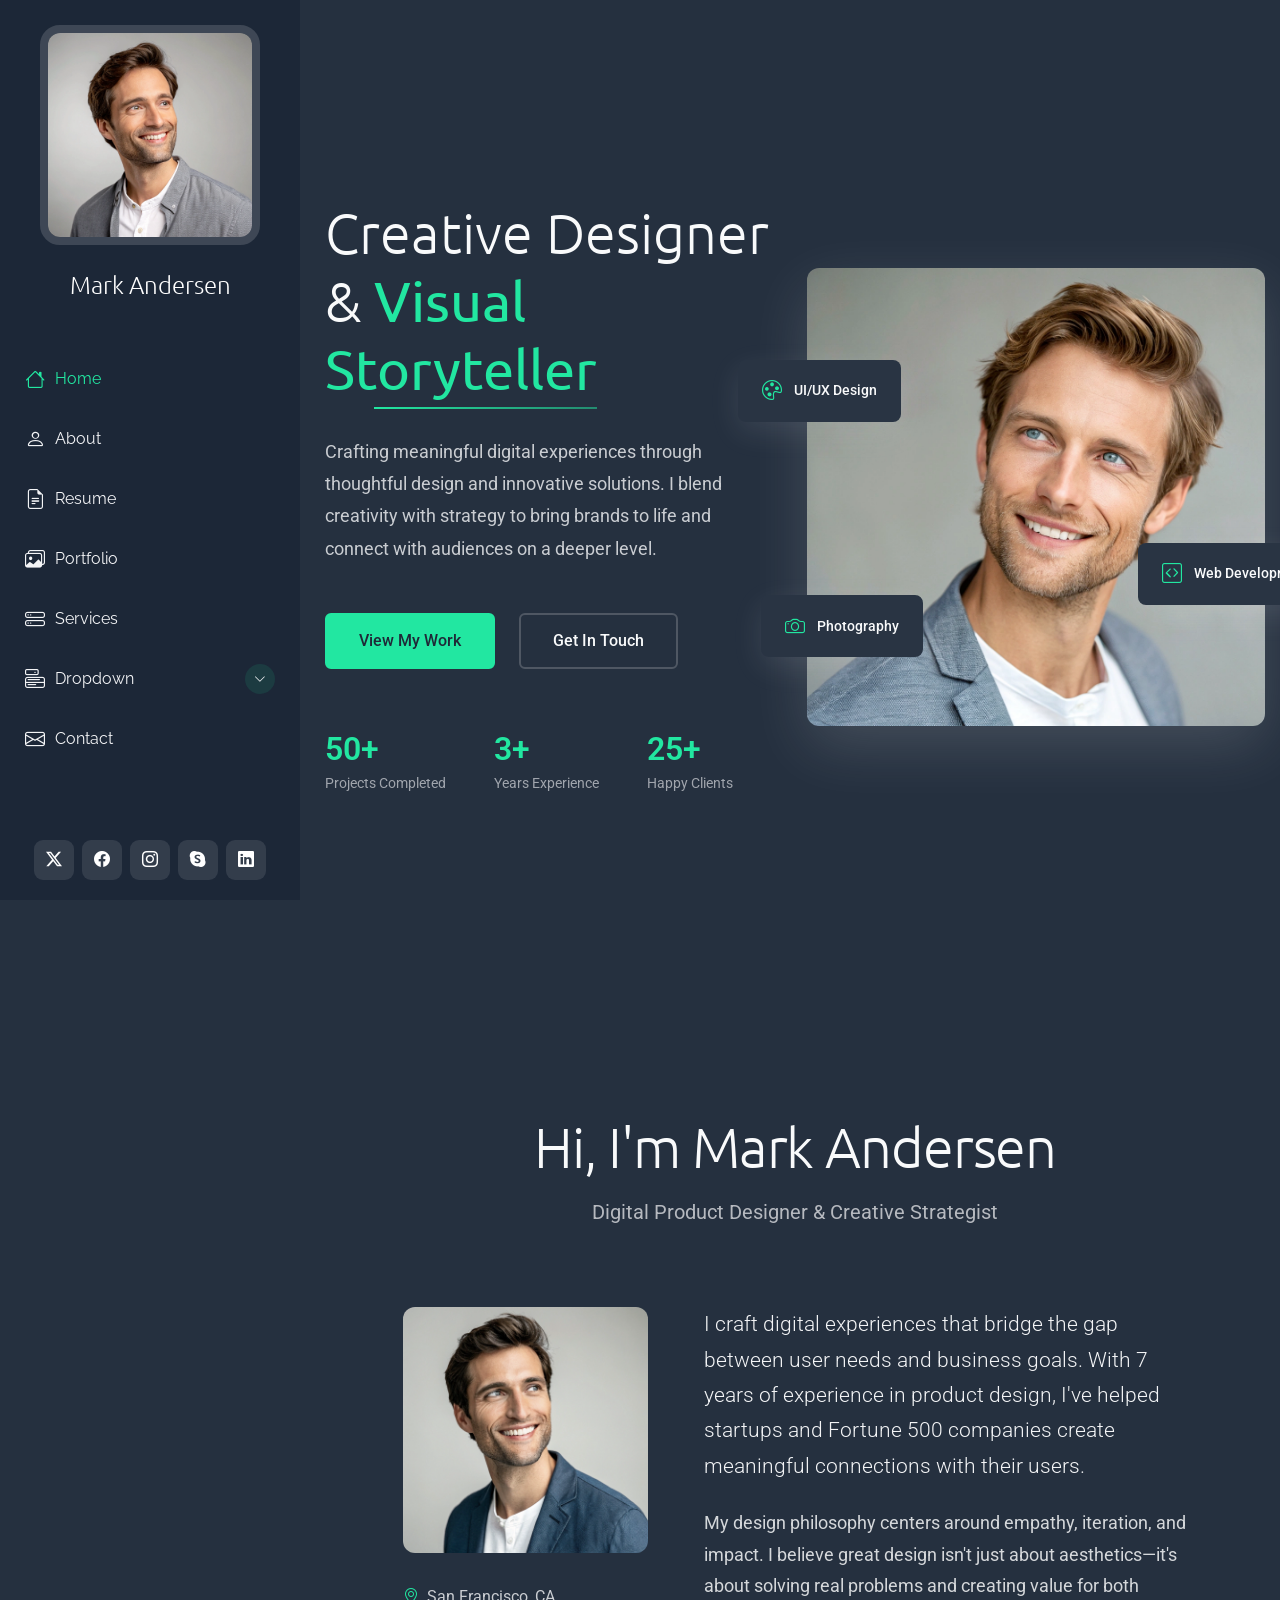
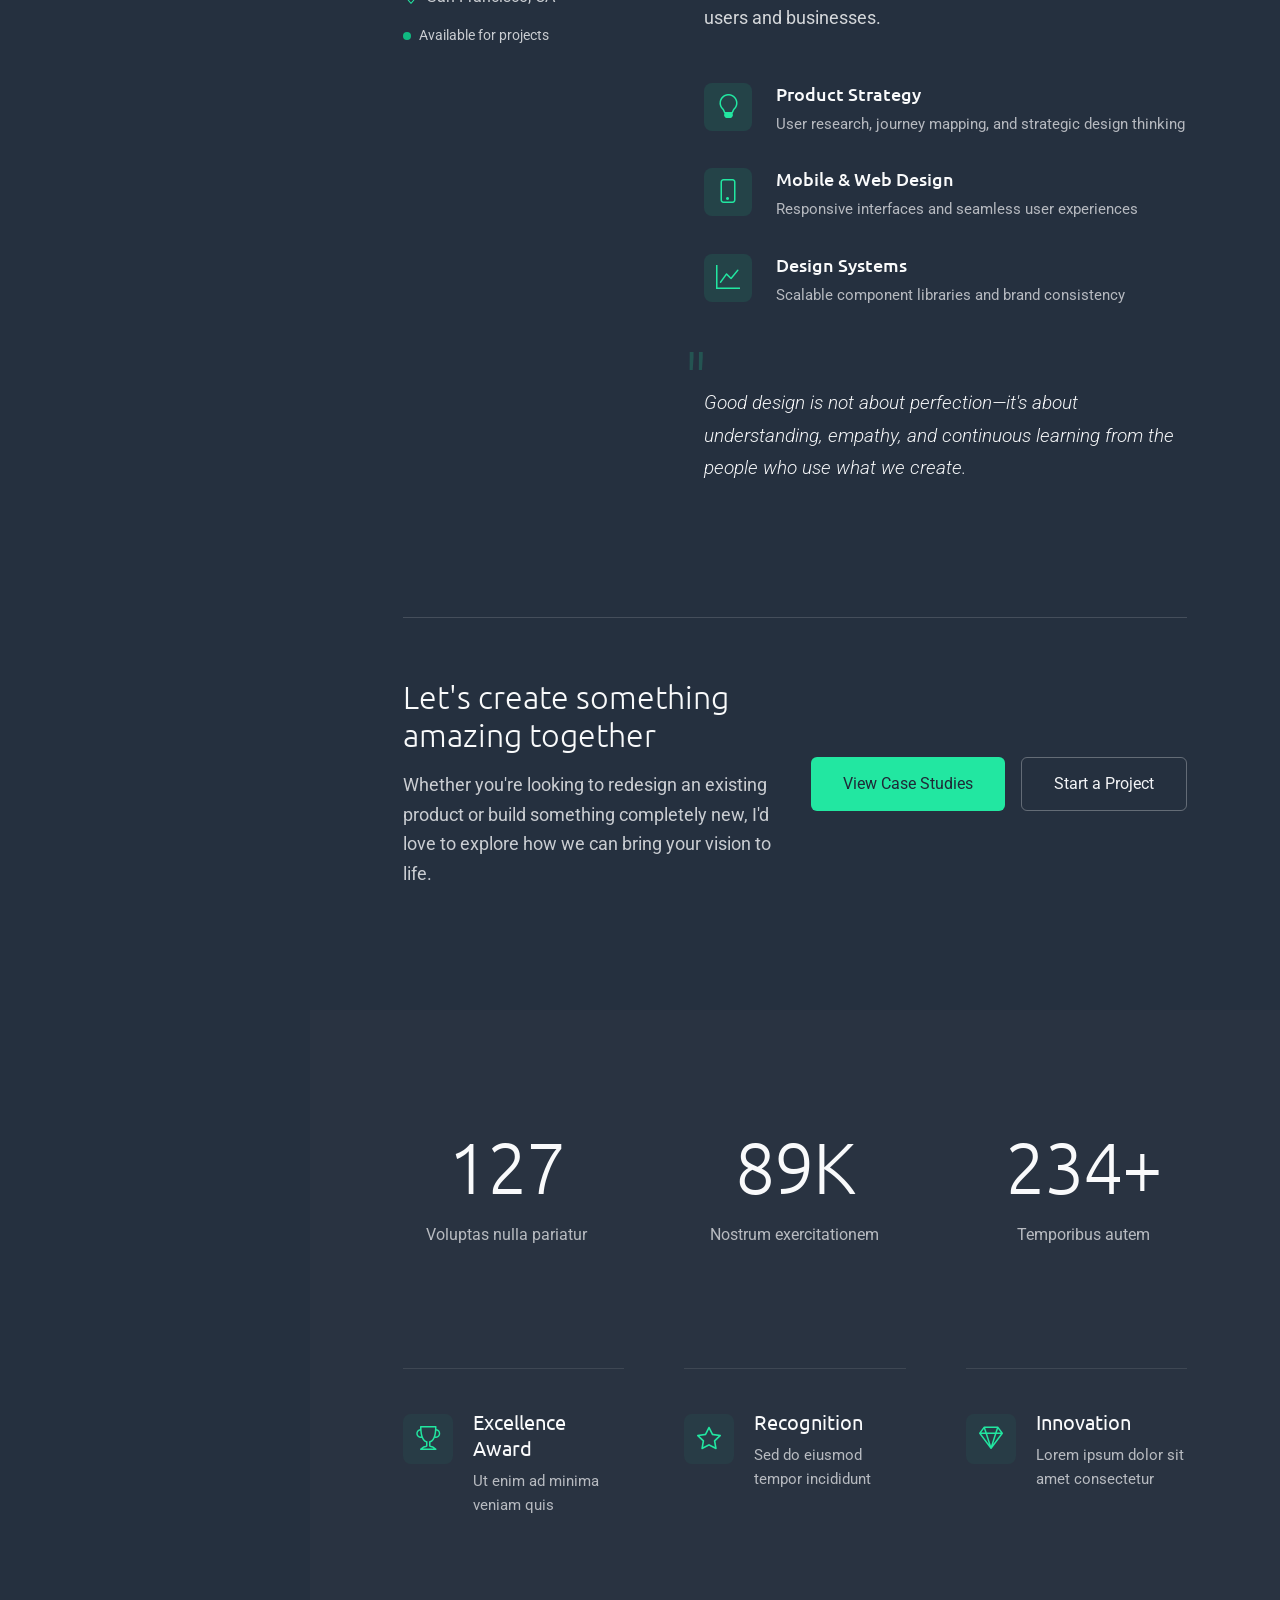
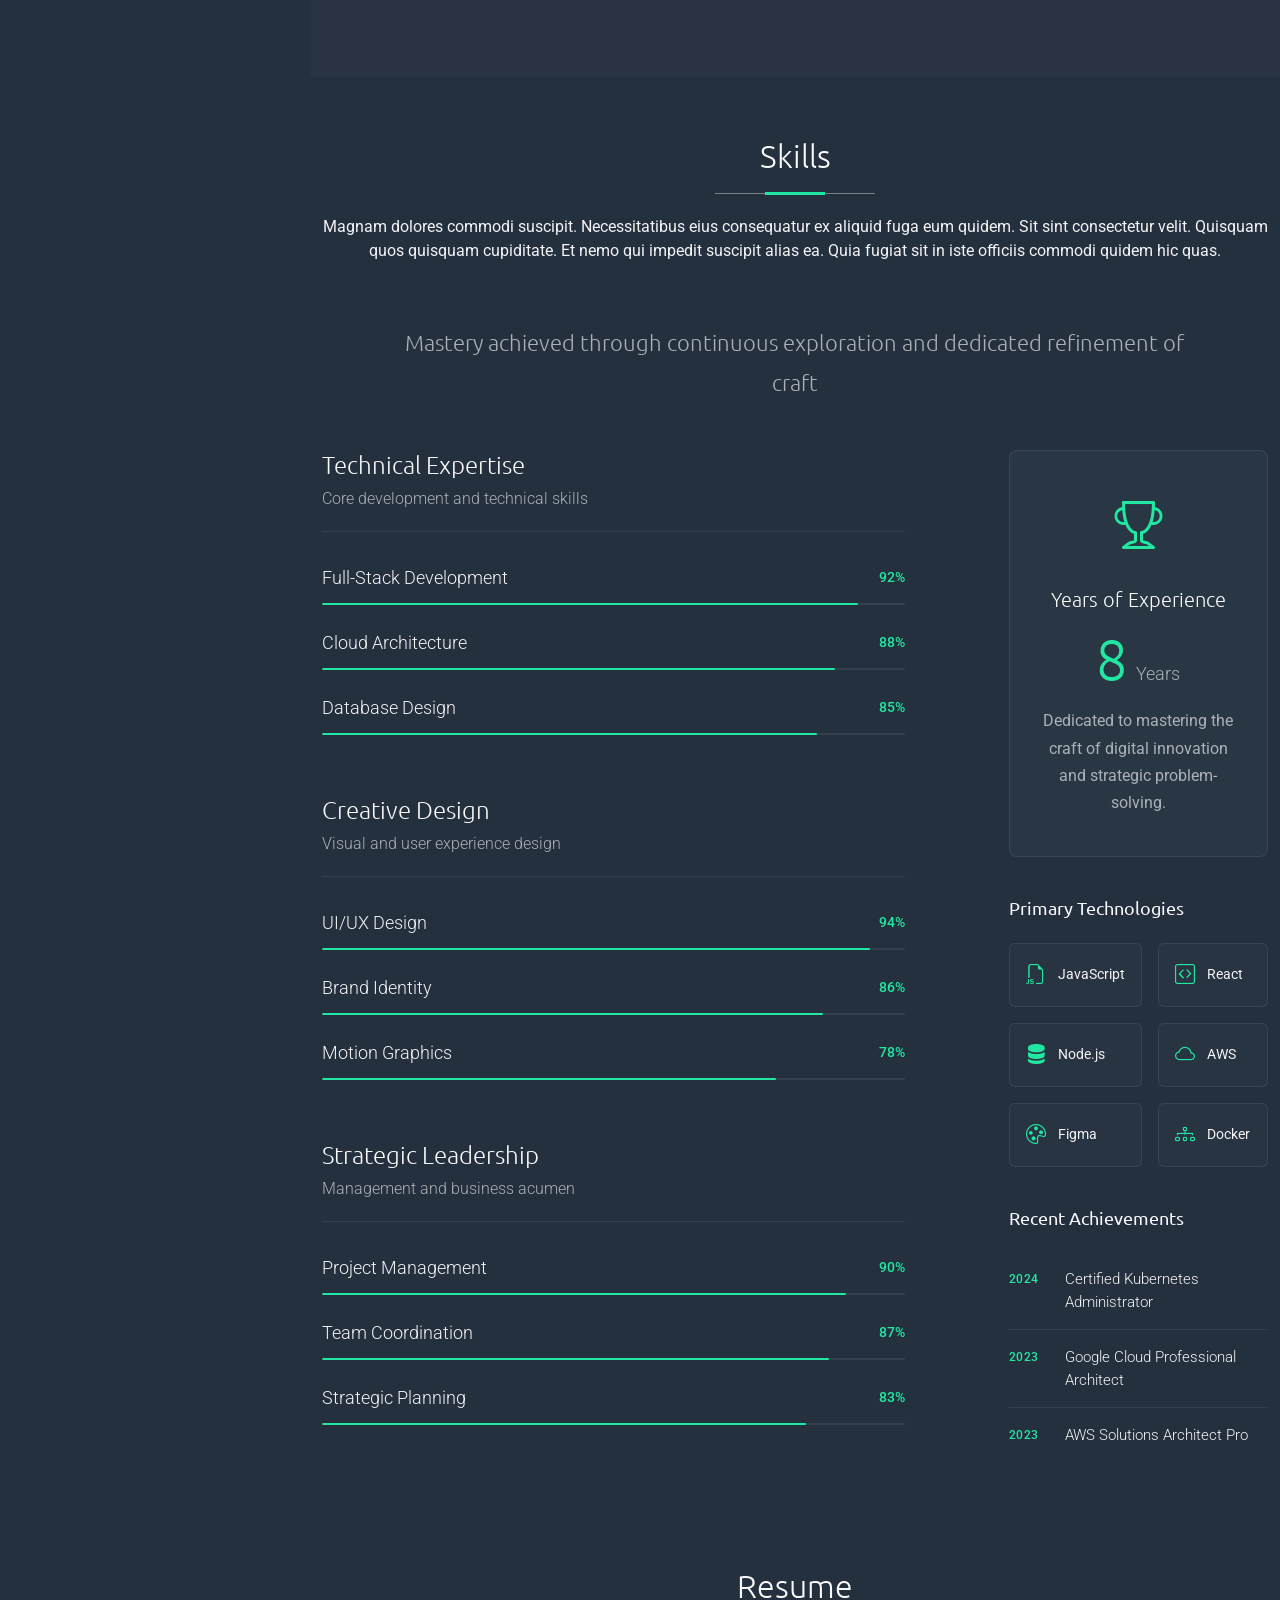
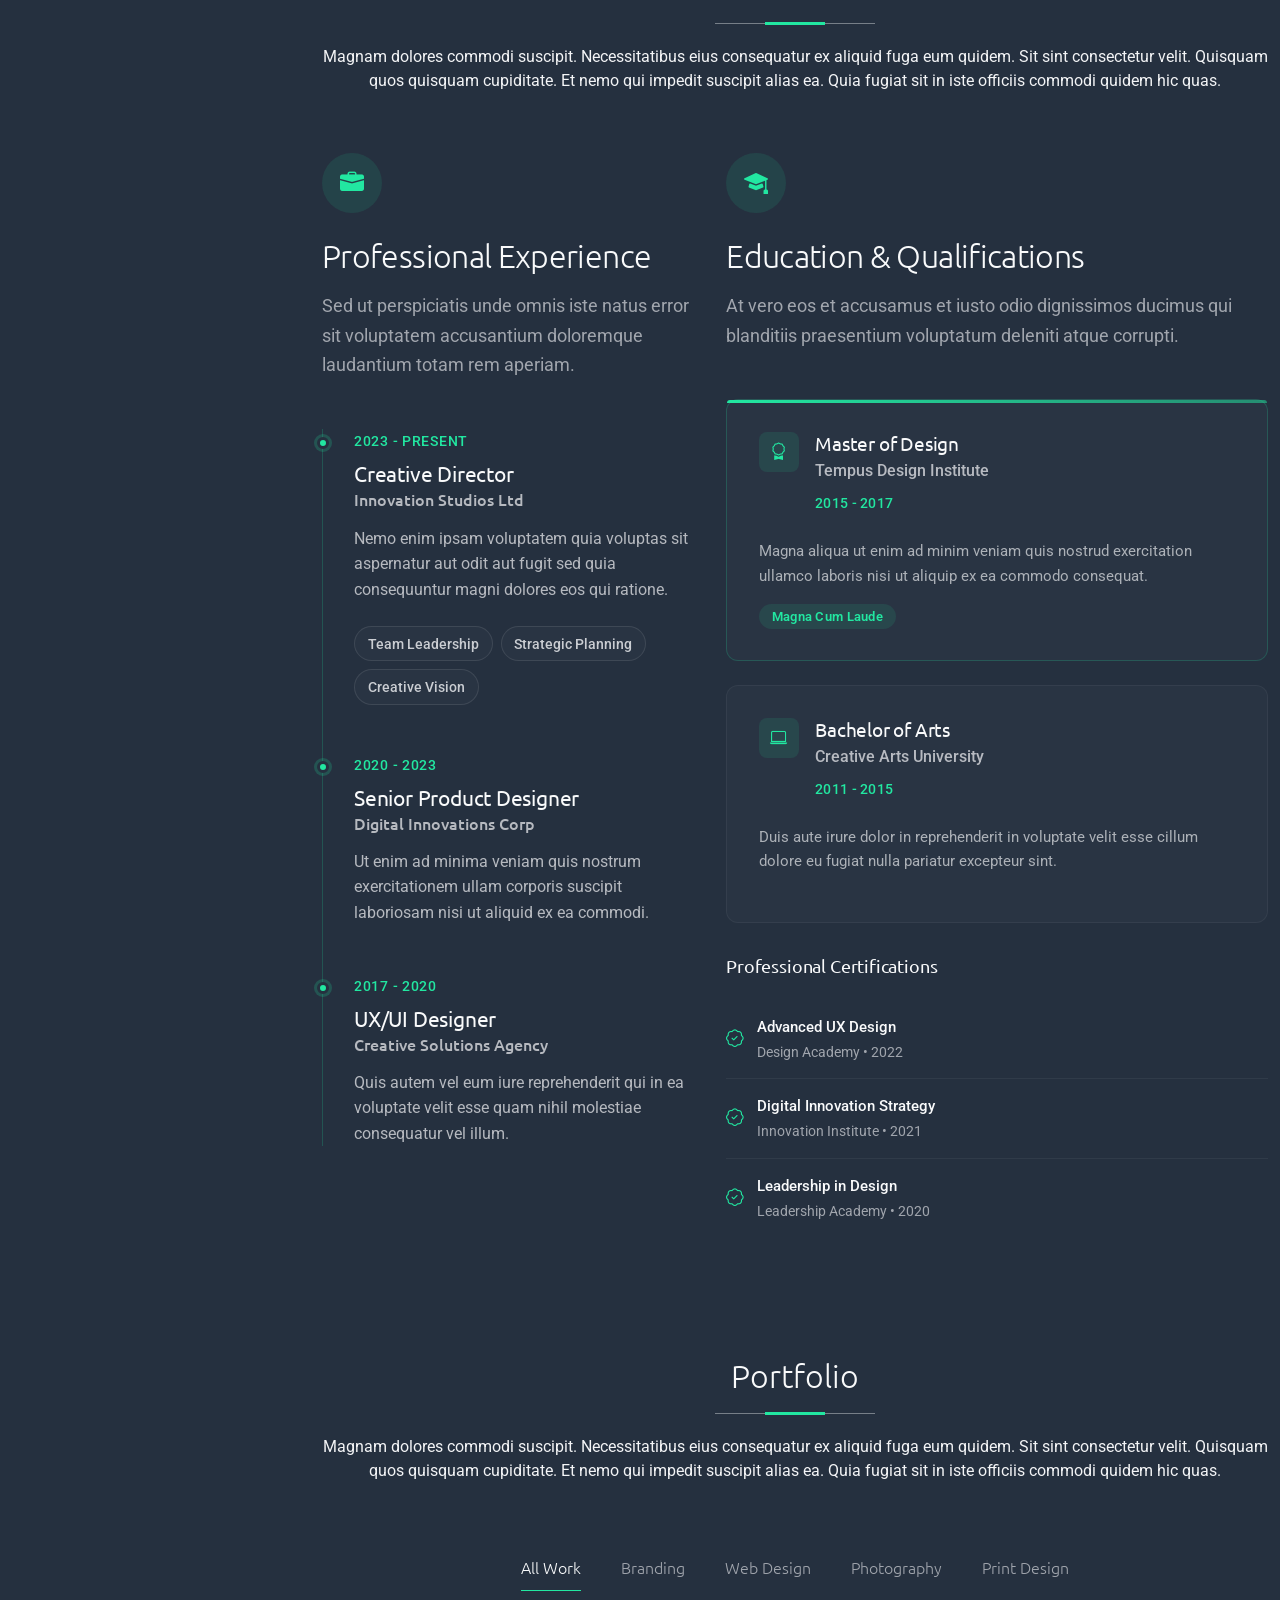
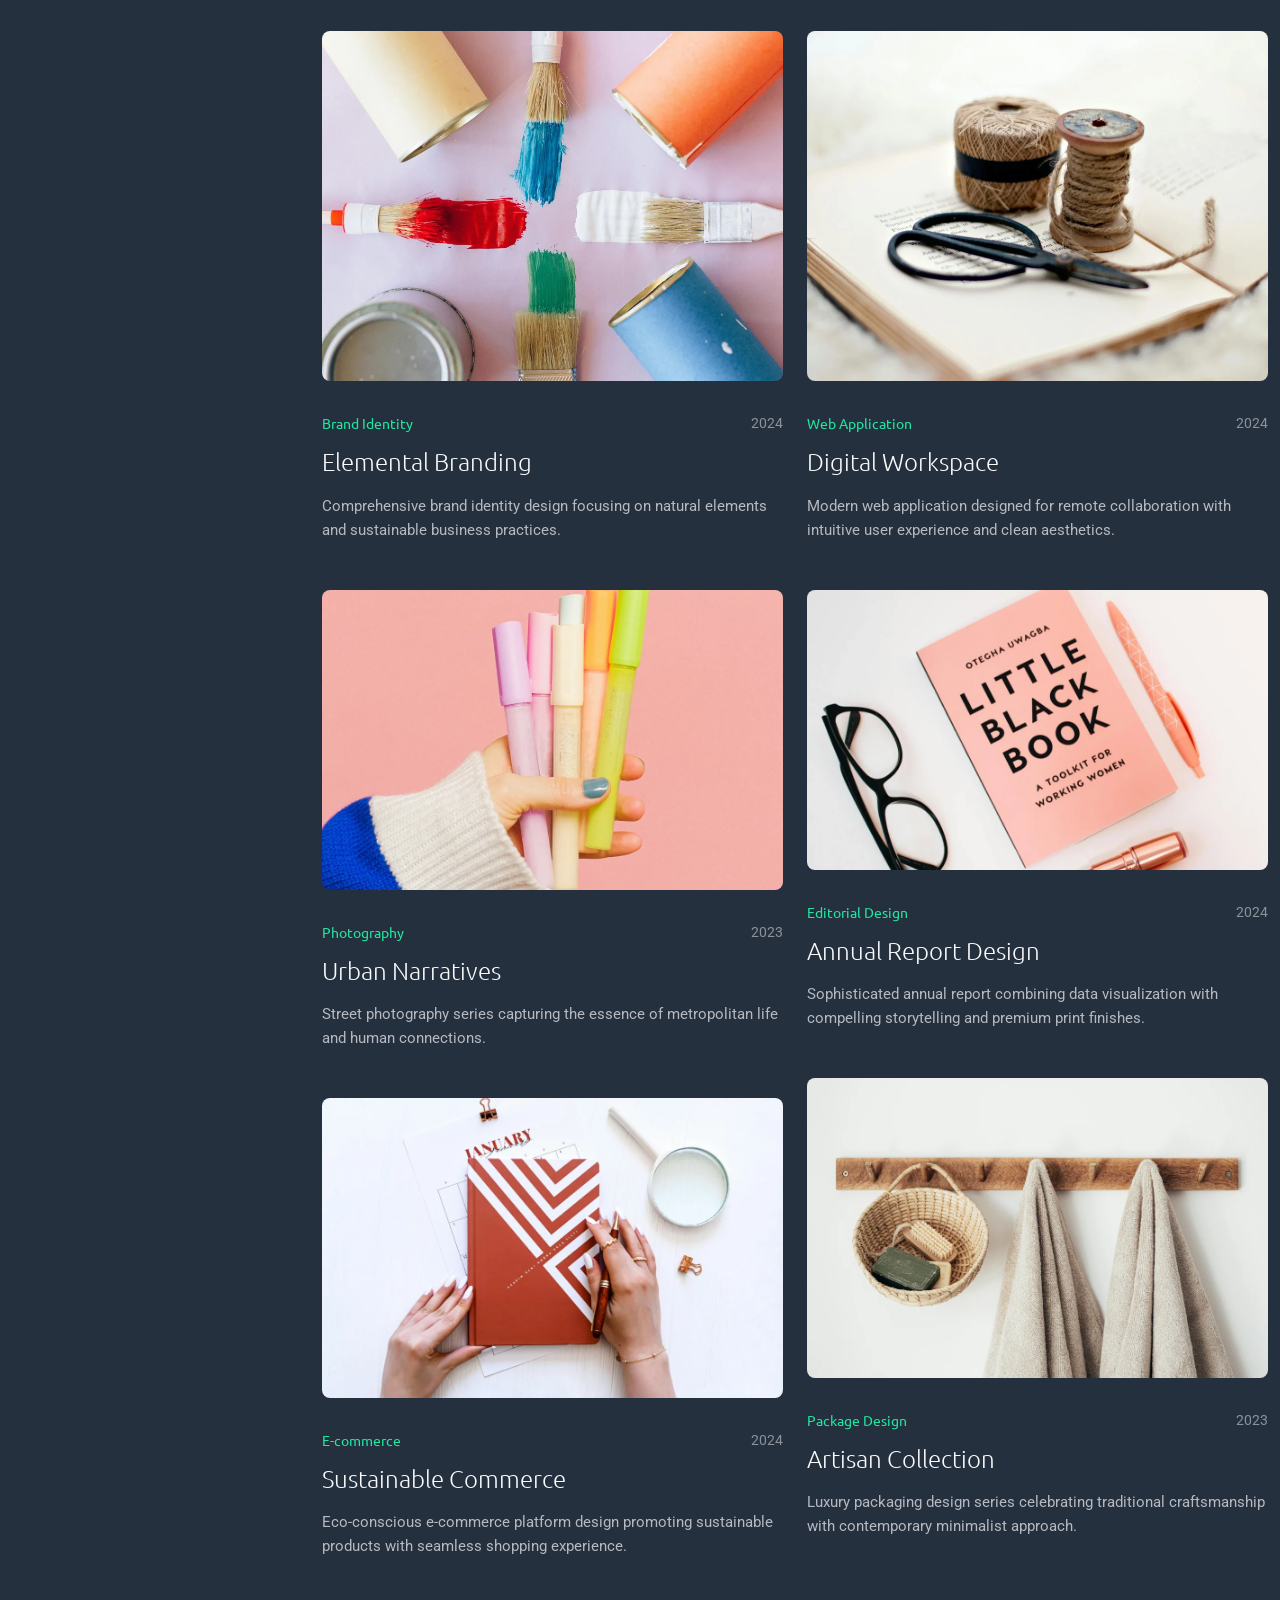
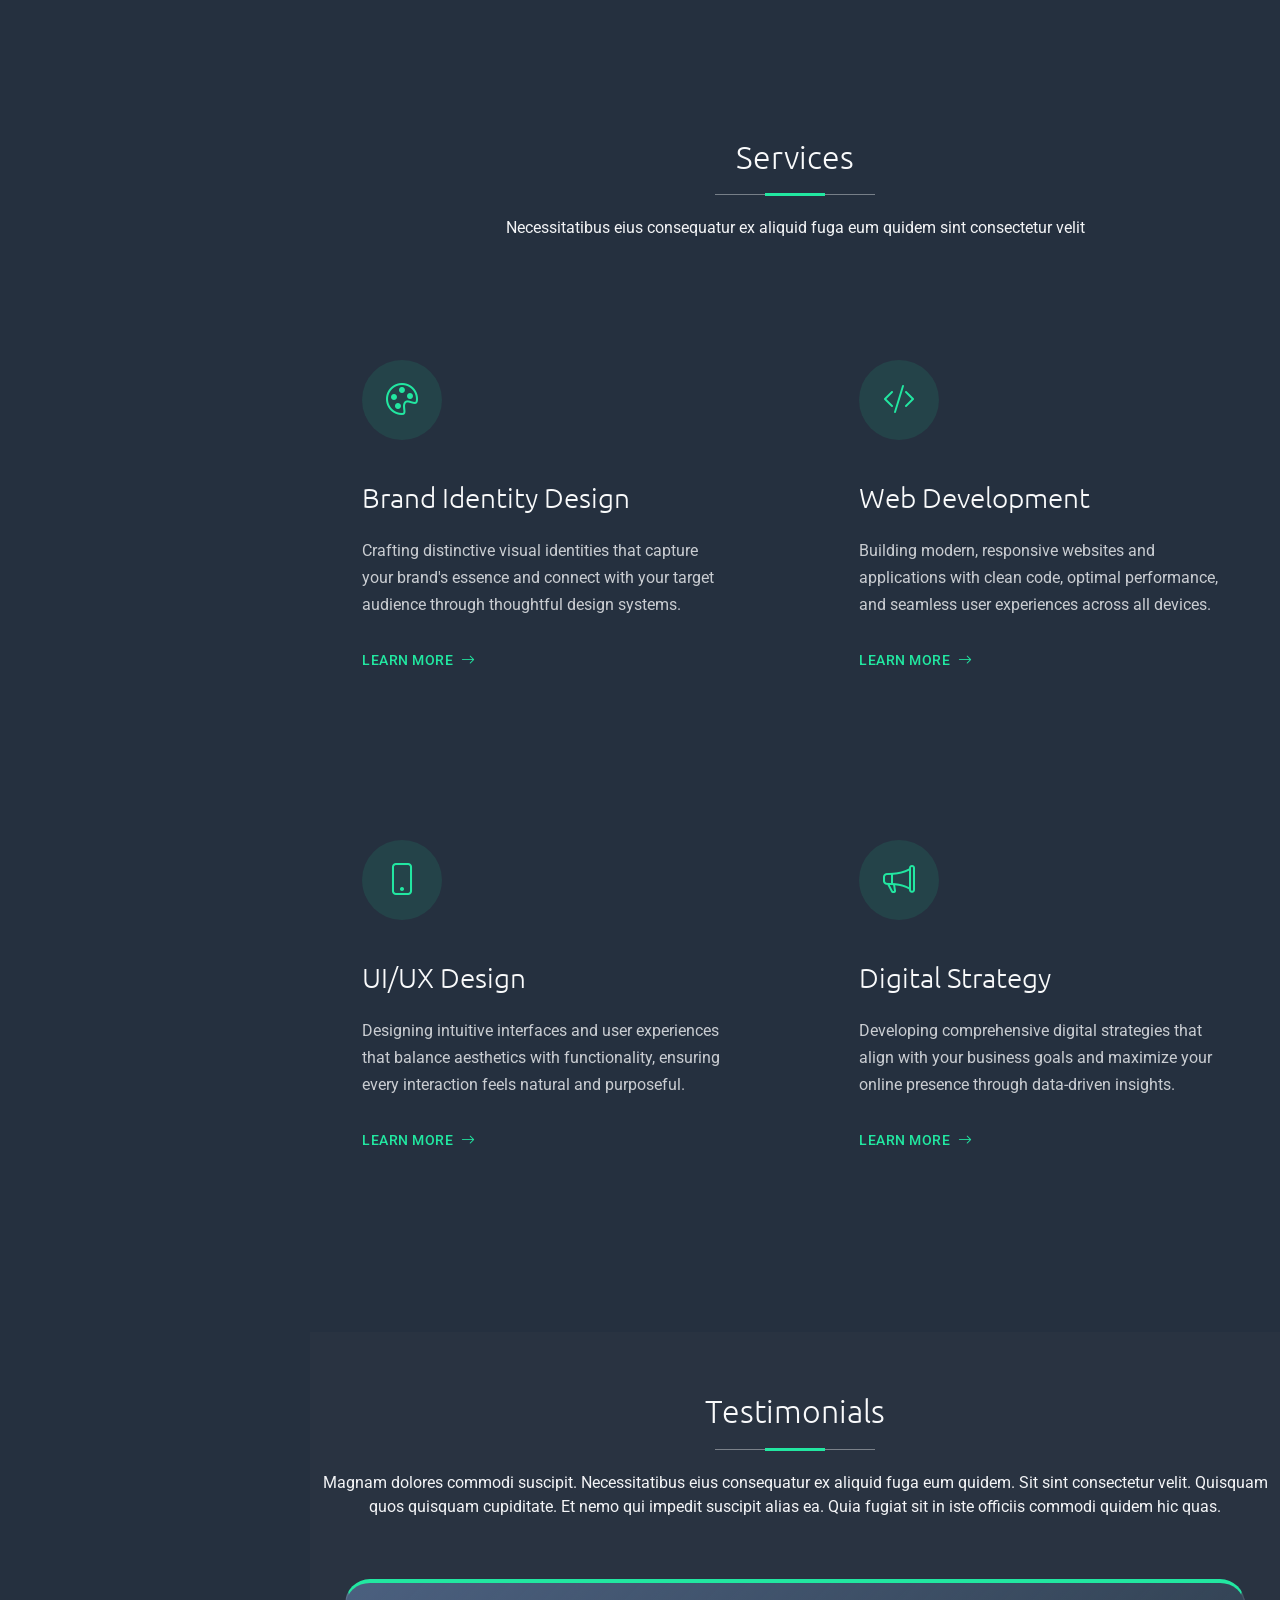
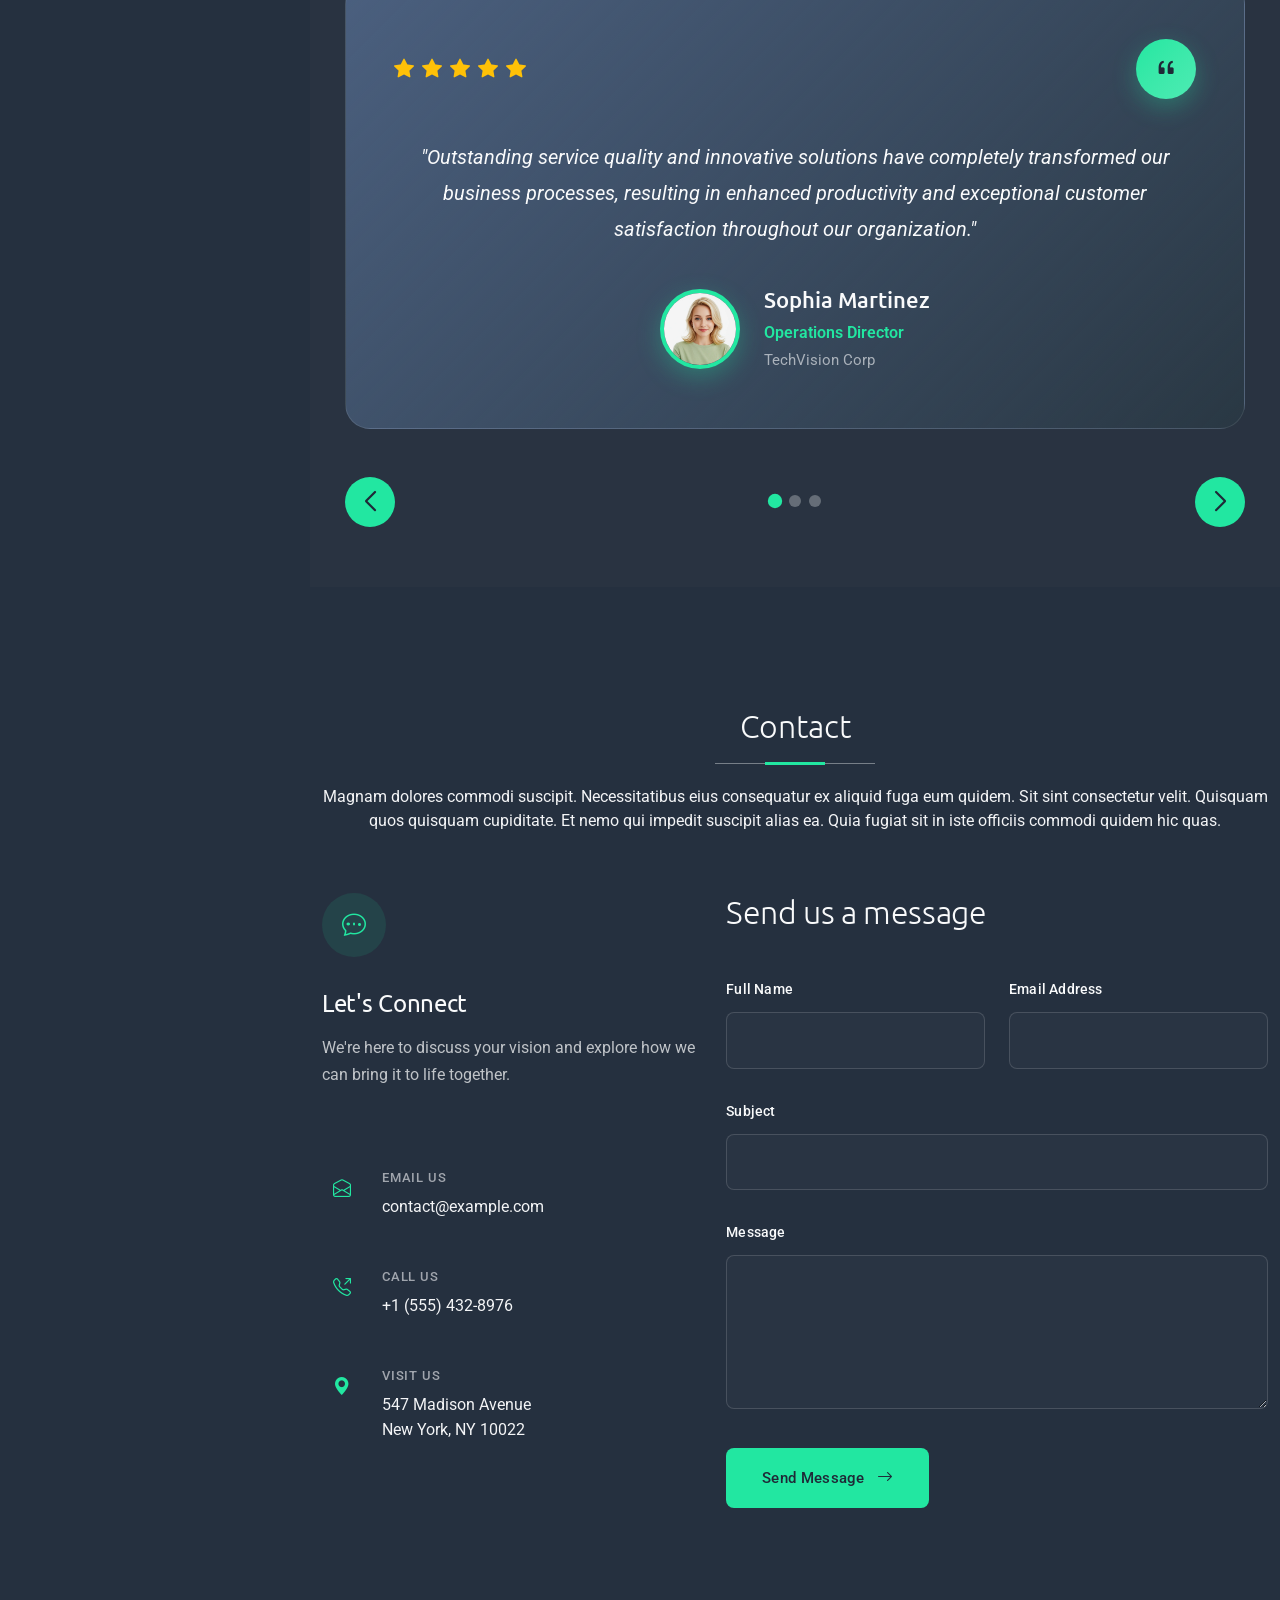
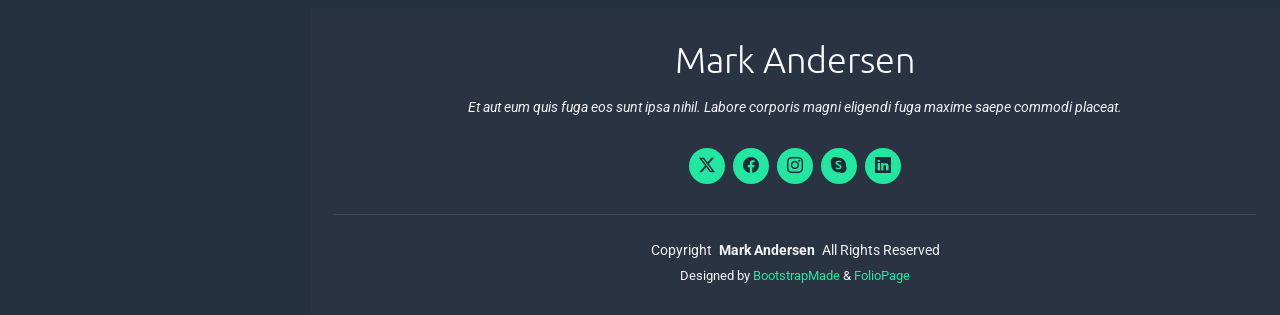
==== index.html @ deb40874 "Add Shaiba Naaz portfolio website" ====
<!DOCTYPE html>
<html lang="en">

<head>
  <meta charset="utf-8">
  <meta content="width=device-width, initial-scale=1.0" name="viewport">
  <title>Index - MyPage Bootstrap Template</title>
  <meta name="description" content="">
  <meta name="keywords" content="">

  <!-- Favicons -->
  <link href="assets/img/favicon.png" rel="icon">
  <link href="assets/img/apple-touch-icon.png" rel="apple-touch-icon">

  <!-- Fonts -->
  <link href="https://fonts.googleapis.com" rel="preconnect">
  <link href="https://fonts.gstatic.com" rel="preconnect" crossorigin>
  <link href="https://fonts.googleapis.com/css2?family=Roboto:ital,wght@0,100;0,300;0,400;0,500;0,700;0,900;1,100;1,300;1,400;1,500;1,700;1,900&family=Raleway:ital,wght@0,100;0,200;0,300;0,400;0,500;0,600;0,700;0,800;0,900;1,100;1,200;1,300;1,400;1,500;1,600;1,700;1,800;1,900&family=Ubuntu:ital,wght@0,300;0,400;0,500;0,700;1,300;1,400;1,500;1,700&display=swap" rel="stylesheet">

  <!-- Vendor CSS Files -->
  <link href="assets/vendor/bootstrap/css/bootstrap.min.css" rel="stylesheet">
  <link href="assets/vendor/bootstrap-icons/bootstrap-icons.css" rel="stylesheet">
  <link href="assets/vendor/aos/aos.css" rel="stylesheet">
  <link href="assets/vendor/glightbox/css/glightbox.min.css" rel="stylesheet">
  <link href="assets/vendor/swiper/swiper-bundle.min.css" rel="stylesheet">

  <!-- Main CSS File -->
  <link href="assets/css/main.css" rel="stylesheet">

  <!-- =======================================================
  * Template Name: MyPage
  * Template URL: https://bootstrapmade.com/mypage-bootstrap-personal-template/
  * Updated: Nov 20 2026 with Bootstrap v5.3.9
  * Author: BootstrapMade.com
  * License: https://bootstrapmade.com/license/
  ======================================================== -->
</head>

<body class="index-page">

  <header id="header" class="header dark-background d-flex flex-column justify-content-between">
    <i class="header-toggle d-xl-none bi bi-list"></i>

    <div class="header-top">
      <div class="profile-img">
        <img src="assets/img/profile/profile-square-14.webp" alt="" class="img-fluid">
      </div>

      <a href="index.html" class="logo d-flex align-items-center justify-content-center">
        <!-- Uncomment the line below if you also wish to use an image logo -->
        <!-- <img src="assets/img/logo.webp" alt=""> -->
        <h1 class="sitename">Mark Andersen</h1>
      </a>

    </div>

    <nav id="navmenu" class="navmenu">
      <ul>
        <li><a href="#hero" class="active"><i class="bi bi-house navicon"></i>Home</a></li>
        <li><a href="#about"><i class="bi bi-person navicon"></i> About</a></li>
        <li><a href="#resume"><i class="bi bi-file-earmark-text navicon"></i> Resume</a></li>
        <li><a href="#portfolio"><i class="bi bi-images navicon"></i> Portfolio</a></li>
        <li><a href="#services"><i class="bi bi-hdd-stack navicon"></i> Services</a></li>
        <li class="dropdown"><a href="#"><i class="bi bi-menu-button navicon"></i> <span>Dropdown</span> <i class="bi bi-chevron-down toggle-dropdown"></i></a>
          <ul>
            <li><a href="#">Dropdown 1</a></li>
            <li class="dropdown"><a href="#"><span>Deep Dropdown</span> <i class="bi bi-chevron-down toggle-dropdown"></i></a>
              <ul>
                <li><a href="#">Deep Dropdown 1</a></li>
                <li><a href="#">Deep Dropdown 2</a></li>
                <li><a href="#">Deep Dropdown 3</a></li>
                <li><a href="#">Deep Dropdown 4</a></li>
                <li><a href="#">Deep Dropdown 5</a></li>
              </ul>
            </li>
            <li><a href="#">Dropdown 2</a></li>
            <li><a href="#">Dropdown 3</a></li>
            <li><a href="#">Dropdown 4</a></li>
          </ul>
        </li>
        <li><a href="#contact"><i class="bi bi-envelope navicon"></i> Contact</a></li>
      </ul>
    </nav>

    <div class="social-links text-center">
      <a href="#" class="twitter"><i class="bi bi-twitter-x"></i></a>
      <a href="#" class="facebook"><i class="bi bi-facebook"></i></a>
      <a href="#" class="instagram"><i class="bi bi-instagram"></i></a>
      <a href="#" class="google-plus"><i class="bi bi-skype"></i></a>
      <a href="#" class="linkedin"><i class="bi bi-linkedin"></i></a>
    </div>
  </header>

  <main class="main">

    <!-- Hero Section -->
    <section id="hero" class="hero section">

      <div class="container" data-aos="fade-up" data-aos-delay="100">

        <div class="row align-items-center">
          <div class="col-lg-6 order-2 order-lg-1">
            <div class="hero-content">
              <h1 data-aos="fade-up" data-aos-delay="200">
                Creative Designer &amp;
                <span class="accent-text">Visual Storyteller</span>
              </h1>
              <p class="hero-description" data-aos="fade-up" data-aos-delay="300">
                Crafting meaningful digital experiences through thoughtful design and innovative solutions. I blend creativity with strategy to bring brands to life and connect with audiences on a deeper level.
              </p>
              <div class="hero-actions" data-aos="fade-up" data-aos-delay="400">
                <a href="#portfolio" class="btn-primary">View My Work</a>
                <a href="#contact" class="btn-secondary">Get In Touch</a>
              </div>
              <div class="hero-stats" data-aos="fade-up" data-aos-delay="500">
                <div class="stat-item">
                  <span class="stat-number">50+</span>
                  <span class="stat-label">Projects Completed</span>
                </div>
                <div class="stat-item">
                  <span class="stat-number">3+</span>
                  <span class="stat-label">Years Experience</span>
                </div>
                <div class="stat-item">
                  <span class="stat-number">25+</span>
                  <span class="stat-label">Happy Clients</span>
                </div>
              </div>
            </div>
          </div>

          <div class="col-lg-6 order-1 order-lg-2">
            <div class="hero-image" data-aos="fade-up" data-aos-delay="300">
              <div class="image-wrapper">
                <img src="assets/img/profile/profile-square-13.webp" alt="Creative Designer Portfolio" class="img-fluid main-image">
                <div class="floating-card card-1" data-aos="fade-up" data-aos-delay="600">
                  <i class="bi bi-palette"></i>
                  <span>UI/UX Design</span>
                </div>
                <div class="floating-card card-2" data-aos="fade-up" data-aos-delay="700">
                  <i class="bi bi-code-square"></i>
                  <span>Web Development</span>
                </div>
                <div class="floating-card card-3" data-aos="fade-up" data-aos-delay="800">
                  <i class="bi bi-camera"></i>
                  <span>Photography</span>
                </div>
              </div>
            </div>
          </div>
        </div>

      </div>

    </section><!-- /Hero Section -->

    <!-- About Section -->
    <section id="about" class="about section">

      <div class="container" data-aos="fade-up" data-aos-delay="100">

        <div class="row justify-content-center">
          <div class="col-lg-10">

            <div class="intro-header text-center" data-aos="fade-up" data-aos-delay="150">
              <h1>Hi, I'm Mark Andersen</h1>
              <p class="subtitle">Digital Product Designer &amp; Creative Strategist</p>
            </div>

            <div class="main-content-wrapper">
              <div class="row align-items-start">

                <div class="col-lg-4" data-aos="fade-right" data-aos-delay="200">
                  <div class="profile-section">
                    <div class="profile-image-container">
                      <img src="assets/img/profile/profile-square-15.webp" class="img-fluid" alt="Sarah Chen">
                    </div>
                    <div class="profile-meta">
                      <div class="location">
                        <i class="bi bi-geo-alt"></i>
                        <span>San Francisco, CA</span>
                      </div>
                      <div class="status">
                        <div class="status-indicator"></div>
                        <span>Available for projects</span>
                      </div>
                    </div>
                  </div>
                </div>

                <div class="col-lg-8" data-aos="fade-left" data-aos-delay="250">
                  <div class="content-area">

                    <div class="story-block">
                      <p class="lead-text">I craft digital experiences that bridge the gap between user needs and business goals. With 7 years of experience in product design, I've helped startups and Fortune 500 companies create meaningful connections with their users.</p>

                      <p>My design philosophy centers around empathy, iteration, and impact. I believe great design isn't just about aesthetics—it's about solving real problems and creating value for both users and businesses.</p>
                    </div>

                    <div class="expertise-grid">
                      <div class="expertise-item" data-aos="zoom-in" data-aos-delay="300">
                        <div class="expertise-icon">
                          <i class="bi bi-lightbulb"></i>
                        </div>
                        <div class="expertise-content">
                          <h4>Product Strategy</h4>
                          <p>User research, journey mapping, and strategic design thinking</p>
                        </div>
                      </div>

                      <div class="expertise-item" data-aos="zoom-in" data-aos-delay="350">
                        <div class="expertise-icon">
                          <i class="bi bi-phone"></i>
                        </div>
                        <div class="expertise-content">
                          <h4>Mobile &amp; Web Design</h4>
                          <p>Responsive interfaces and seamless user experiences</p>
                        </div>
                      </div>

                      <div class="expertise-item" data-aos="zoom-in" data-aos-delay="400">
                        <div class="expertise-icon">
                          <i class="bi bi-graph-up"></i>
                        </div>
                        <div class="expertise-content">
                          <h4>Design Systems</h4>
                          <p>Scalable component libraries and brand consistency</p>
                        </div>
                      </div>
                    </div>

                    <div class="philosophy-quote" data-aos="fade-up" data-aos-delay="450">
                      <div class="quote-mark">"</div>
                      <p>Good design is not about perfection—it's about understanding, empathy, and continuous learning from the people who use what we create.</p>
                    </div>

                  </div>
                </div>

              </div>
            </div>

            <div class="bottom-section" data-aos="fade-up" data-aos-delay="500">
              <div class="row align-items-center">
                <div class="col-lg-6">
                  <div class="collaboration-text">
                    <h3>Let's create something amazing together</h3>
                    <p>Whether you're looking to redesign an existing product or build something completely new, I'd love to explore how we can bring your vision to life.</p>
                  </div>
                </div>
                <div class="col-lg-6">
                  <div class="action-buttons">
                    <a href="#portfolio" class="btn-custom primary">View Case Studies</a>
                    <a href="#contact" class="btn-custom secondary">Start a Project</a>
                  </div>
                </div>
              </div>
            </div>

          </div>
        </div>

      </div>

    </section><!-- /About Section -->

    <!-- Stats Section -->
    <section id="stats" class="stats section light-background">

      <div class="container" data-aos="fade-up" data-aos-delay="100">

        <div class="row justify-content-center">
          <div class="col-lg-10">

            <div class="stats-grid">
              <div class="stat-item" data-aos="fade-up" data-aos-delay="200">
                <div class="stat-number">
                  <span data-purecounter-start="0" data-purecounter-end="127" data-purecounter-duration="1" class="purecounter"></span>
                </div>
                <p class="stat-label">Voluptas nulla pariatur</p>
              </div>

              <div class="stat-item" data-aos="fade-up" data-aos-delay="300">
                <div class="stat-number">
                  <span data-purecounter-start="0" data-purecounter-end="89" data-purecounter-duration="1" class="purecounter"></span>K
                </div>
                <p class="stat-label">Nostrum exercitationem</p>
              </div>

              <div class="stat-item" data-aos="fade-up" data-aos-delay="400">
                <div class="stat-number">
                  <span data-purecounter-start="0" data-purecounter-end="234" data-purecounter-duration="1" class="purecounter"></span>+
                </div>
                <p class="stat-label">Temporibus autem</p>
              </div>
            </div>

            <div class="achievements-row" data-aos="fade-up" data-aos-delay="500">
              <div class="achievement">
                <div class="achievement-icon">
                  <i class="bi bi-trophy"></i>
                </div>
                <div class="achievement-content">
                  <h4>Excellence Award</h4>
                  <p>Ut enim ad minima veniam quis</p>
                </div>
              </div>

              <div class="achievement">
                <div class="achievement-icon">
                  <i class="bi bi-star"></i>
                </div>
                <div class="achievement-content">
                  <h4>Recognition</h4>
                  <p>Sed do eiusmod tempor incididunt</p>
                </div>
              </div>

              <div class="achievement">
                <div class="achievement-icon">
                  <i class="bi bi-gem"></i>
                </div>
                <div class="achievement-content">
                  <h4>Innovation</h4>
                  <p>Lorem ipsum dolor sit amet consectetur</p>
                </div>
              </div>
            </div>

          </div>
        </div>

      </div>

    </section><!-- /Stats Section -->

    <!-- Skills Section -->
    <section id="skills" class="skills section">

      <!-- Section Title -->
      <div class="container section-title" data-aos="fade-up">
        <h2>Skills</h2>
        <p>Magnam dolores commodi suscipit. Necessitatibus eius consequatur ex aliquid fuga eum quidem. Sit sint consectetur velit. Quisquam quos quisquam cupiditate. Et nemo qui impedit suscipit alias ea. Quia fugiat sit in iste officiis commodi quidem hic quas.</p>
      </div><!-- End Section Title -->

      <div class="container" data-aos="fade-up" data-aos-delay="100">

        <div class="row justify-content-center">
          <div class="col-lg-10">
            <div class="intro-content text-center mb-5" data-aos="fade-up" data-aos-delay="150">
              <p class="lead-text">Mastery achieved through continuous exploration and dedicated refinement of craft</p>
            </div>
          </div>
        </div>

        <div class="row">
          <div class="col-lg-8">
            <div class="skills-container">

              <div class="skill-category skills-animation" data-aos="fade-up" data-aos-delay="200">
                <div class="category-header">
                  <h3 class="category-title">Technical Expertise</h3>
                  <p class="category-subtitle">Core development and technical skills</p>
                </div>
                <div class="skills-list">
                  <div class="skill-row">
                    <div class="skill-info">
                      <span class="skill-name">Full-Stack Development</span>
                      <span class="skill-percentage">92%</span>
                    </div>
                    <div class="progress">
                      <div class="progress-bar" role="progressbar" aria-valuenow="92" aria-valuemin="0" aria-valuemax="100"></div>
                    </div>
                  </div>
                  <div class="skill-row">
                    <div class="skill-info">
                      <span class="skill-name">Cloud Architecture</span>
                      <span class="skill-percentage">88%</span>
                    </div>
                    <div class="progress">
                      <div class="progress-bar" role="progressbar" aria-valuenow="88" aria-valuemin="0" aria-valuemax="100"></div>
                    </div>
                  </div>
                  <div class="skill-row">
                    <div class="skill-info">
                      <span class="skill-name">Database Design</span>
                      <span class="skill-percentage">85%</span>
                    </div>
                    <div class="progress">
                      <div class="progress-bar" role="progressbar" aria-valuenow="85" aria-valuemin="0" aria-valuemax="100"></div>
                    </div>
                  </div>
                </div>
              </div>

              <div class="skill-category skills-animation" data-aos="fade-up" data-aos-delay="250">
                <div class="category-header">
                  <h3 class="category-title">Creative Design</h3>
                  <p class="category-subtitle">Visual and user experience design</p>
                </div>
                <div class="skills-list">
                  <div class="skill-row">
                    <div class="skill-info">
                      <span class="skill-name">UI/UX Design</span>
                      <span class="skill-percentage">94%</span>
                    </div>
                    <div class="progress">
                      <div class="progress-bar" role="progressbar" aria-valuenow="94" aria-valuemin="0" aria-valuemax="100"></div>
                    </div>
                  </div>
                  <div class="skill-row">
                    <div class="skill-info">
                      <span class="skill-name">Brand Identity</span>
                      <span class="skill-percentage">86%</span>
                    </div>
                    <div class="progress">
                      <div class="progress-bar" role="progressbar" aria-valuenow="86" aria-valuemin="0" aria-valuemax="100"></div>
                    </div>
                  </div>
                  <div class="skill-row">
                    <div class="skill-info">
                      <span class="skill-name">Motion Graphics</span>
                      <span class="skill-percentage">78%</span>
                    </div>
                    <div class="progress">
                      <div class="progress-bar" role="progressbar" aria-valuenow="78" aria-valuemin="0" aria-valuemax="100"></div>
                    </div>
                  </div>
                </div>
              </div>

              <div class="skill-category skills-animation" data-aos="fade-up" data-aos-delay="300">
                <div class="category-header">
                  <h3 class="category-title">Strategic Leadership</h3>
                  <p class="category-subtitle">Management and business acumen</p>
                </div>
                <div class="skills-list">
                  <div class="skill-row">
                    <div class="skill-info">
                      <span class="skill-name">Project Management</span>
                      <span class="skill-percentage">90%</span>
                    </div>
                    <div class="progress">
                      <div class="progress-bar" role="progressbar" aria-valuenow="90" aria-valuemin="0" aria-valuemax="100"></div>
                    </div>
                  </div>
                  <div class="skill-row">
                    <div class="skill-info">
                      <span class="skill-name">Team Coordination</span>
                      <span class="skill-percentage">87%</span>
                    </div>
                    <div class="progress">
                      <div class="progress-bar" role="progressbar" aria-valuenow="87" aria-valuemin="0" aria-valuemax="100"></div>
                    </div>
                  </div>
                  <div class="skill-row">
                    <div class="skill-info">
                      <span class="skill-name">Strategic Planning</span>
                      <span class="skill-percentage">83%</span>
                    </div>
                    <div class="progress">
                      <div class="progress-bar" role="progressbar" aria-valuenow="83" aria-valuemin="0" aria-valuemax="100"></div>
                    </div>
                  </div>
                </div>
              </div>

            </div>
          </div>

          <div class="col-lg-4">
            <div class="skills-sidebar">

              <div class="expertise-highlight" data-aos="fade-up" data-aos-delay="350">
                <div class="highlight-icon">
                  <i class="bi bi-trophy"></i>
                </div>
                <h4 class="highlight-title">Years of Experience</h4>
                <div class="experience-number">
                  <span data-purecounter-start="0" data-purecounter-end="8" data-purecounter-duration="1" class="purecounter"></span>
                  <span class="experience-label">Years</span>
                </div>
                <p class="highlight-description">Dedicated to mastering the craft of digital innovation and strategic problem-solving.</p>
              </div>

              <div class="technologies-section" data-aos="fade-up" data-aos-delay="400">
                <h5 class="tech-title">Primary Technologies</h5>
                <div class="tech-stack">
                  <div class="tech-item">
                    <i class="bi bi-filetype-js"></i>
                    <span>JavaScript</span>
                  </div>
                  <div class="tech-item">
                    <i class="bi bi-code-square"></i>
                    <span>React</span>
                  </div>
                  <div class="tech-item">
                    <i class="bi bi-server"></i>
                    <span>Node.js</span>
                  </div>
                  <div class="tech-item">
                    <i class="bi bi-cloud"></i>
                    <span>AWS</span>
                  </div>
                  <div class="tech-item">
                    <i class="bi bi-palette"></i>
                    <span>Figma</span>
                  </div>
                  <div class="tech-item">
                    <i class="bi bi-diagram-3"></i>
                    <span>Docker</span>
                  </div>
                </div>
              </div>

              <div class="achievements-section" data-aos="fade-up" data-aos-delay="450">
                <h5 class="achievements-title">Recent Achievements</h5>
                <div class="achievement-list">
                  <div class="achievement-item">
                    <div class="achievement-date">2024</div>
                    <div class="achievement-text">Certified Kubernetes Administrator</div>
                  </div>
                  <div class="achievement-item">
                    <div class="achievement-date">2023</div>
                    <div class="achievement-text">Google Cloud Professional Architect</div>
                  </div>
                  <div class="achievement-item">
                    <div class="achievement-date">2023</div>
                    <div class="achievement-text">AWS Solutions Architect Pro</div>
                  </div>
                </div>
              </div>

            </div>
          </div>
        </div>

      </div>

    </section><!-- /Skills Section -->

    <!-- Resume Section -->
    <section id="resume" class="resume section">

      <!-- Section Title -->
      <div class="container section-title" data-aos="fade-up">
        <h2>Resume</h2>
        <p>Magnam dolores commodi suscipit. Necessitatibus eius consequatur ex aliquid fuga eum quidem. Sit sint consectetur velit. Quisquam quos quisquam cupiditate. Et nemo qui impedit suscipit alias ea. Quia fugiat sit in iste officiis commodi quidem hic quas.</p>
      </div><!-- End Section Title -->

      <div class="container" data-aos="fade-up" data-aos-delay="100">

        <div class="row align-items-start">
          <div class="col-lg-5" data-aos="fade-right" data-aos-delay="200">
            <div class="professional-journey">
              <div class="section-intro">
                <div class="icon-wrapper">
                  <i class="bi bi-briefcase-fill"></i>
                </div>
                <h2>Professional Experience</h2>
                <p>Sed ut perspiciatis unde omnis iste natus error sit voluptatem accusantium doloremque laudantium totam rem aperiam.</p>
              </div>

              <div class="experience-timeline">
                <div class="timeline-item" data-aos="fade-up" data-aos-delay="300">
                  <div class="timeline-dot"></div>
                  <div class="timeline-content">
                    <div class="position-meta">
                      <span class="timeline-year">2023 - Present</span>
                    </div>
                    <h3>Creative Director</h3>
                    <h4>Innovation Studios Ltd</h4>
                    <p>Nemo enim ipsam voluptatem quia voluptas sit aspernatur aut odit aut fugit sed quia consequuntur magni dolores eos qui ratione.</p>
                    <div class="key-achievements">
                      <span class="achievement-tag">Team Leadership</span>
                      <span class="achievement-tag">Strategic Planning</span>
                      <span class="achievement-tag">Creative Vision</span>
                    </div>
                  </div>
                </div>

                <div class="timeline-item" data-aos="fade-up" data-aos-delay="350">
                  <div class="timeline-dot"></div>
                  <div class="timeline-content">
                    <div class="position-meta">
                      <span class="timeline-year">2020 - 2023</span>
                    </div>
                    <h3>Senior Product Designer</h3>
                    <h4>Digital Innovations Corp</h4>
                    <p>Ut enim ad minima veniam quis nostrum exercitationem ullam corporis suscipit laboriosam nisi ut aliquid ex ea commodi.</p>
                  </div>
                </div>

                <div class="timeline-item" data-aos="fade-up" data-aos-delay="400">
                  <div class="timeline-dot"></div>
                  <div class="timeline-content">
                    <div class="position-meta">
                      <span class="timeline-year">2017 - 2020</span>
                    </div>
                    <h3>UX/UI Designer</h3>
                    <h4>Creative Solutions Agency</h4>
                    <p>Quis autem vel eum iure reprehenderit qui in ea voluptate velit esse quam nihil molestiae consequatur vel illum.</p>
                  </div>
                </div>
              </div>
            </div>
          </div>

          <div class="col-lg-7" data-aos="fade-left" data-aos-delay="200">
            <div class="education-skills">
              <div class="section-intro">
                <div class="icon-wrapper">
                  <i class="bi bi-mortarboard-fill"></i>
                </div>
                <h2>Education &amp; Qualifications</h2>
                <p>At vero eos et accusamus et iusto odio dignissimos ducimus qui blanditiis praesentium voluptatum deleniti atque corrupti.</p>
              </div>

              <div class="education-grid">
                <div class="education-card primary" data-aos="zoom-in" data-aos-delay="300">
                  <div class="education-header">
                    <div class="degree-icon">
                      <i class="bi bi-award"></i>
                    </div>
                    <div class="degree-info">
                      <h3>Master of Design</h3>
                      <p class="institution">Tempus Design Institute</p>
                      <span class="graduation-year">2015 - 2017</span>
                    </div>
                  </div>
                  <div class="education-details">
                    <p>Magna aliqua ut enim ad minim veniam quis nostrud exercitation ullamco laboris nisi ut aliquip ex ea commodo consequat.</p>
                    <div class="honors">
                      <span class="honor-badge">Magna Cum Laude</span>
                    </div>
                  </div>
                </div>

                <div class="education-card" data-aos="zoom-in" data-aos-delay="350">
                  <div class="education-header">
                    <div class="degree-icon">
                      <i class="bi bi-laptop"></i>
                    </div>
                    <div class="degree-info">
                      <h3>Bachelor of Arts</h3>
                      <p class="institution">Creative Arts University</p>
                      <span class="graduation-year">2011 - 2015</span>
                    </div>
                  </div>
                  <div class="education-details">
                    <p>Duis aute irure dolor in reprehenderit in voluptate velit esse cillum dolore eu fugiat nulla pariatur excepteur sint.</p>
                  </div>
                </div>

                <div class="certification-section" data-aos="fade-up" data-aos-delay="400">
                  <h4>Professional Certifications</h4>
                  <div class="certifications">
                    <div class="cert-item">
                      <i class="bi bi-patch-check"></i>
                      <div class="cert-details">
                        <span class="cert-name">Advanced UX Design</span>
                        <span class="cert-provider">Design Academy • 2022</span>
                      </div>
                    </div>
                    <div class="cert-item">
                      <i class="bi bi-patch-check"></i>
                      <div class="cert-details">
                        <span class="cert-name">Digital Innovation Strategy</span>
                        <span class="cert-provider">Innovation Institute • 2021</span>
                      </div>
                    </div>
                    <div class="cert-item">
                      <i class="bi bi-patch-check"></i>
                      <div class="cert-details">
                        <span class="cert-name">Leadership in Design</span>
                        <span class="cert-provider">Leadership Academy • 2020</span>
                      </div>
                    </div>
                  </div>
                </div>
              </div>
            </div>
          </div>
        </div>

      </div>

    </section><!-- /Resume Section -->

    <!-- Portfolio Section -->
    <section id="portfolio" class="portfolio section">

      <!-- Section Title -->
      <div class="container section-title" data-aos="fade-up">
        <h2>Portfolio</h2>
        <p>Magnam dolores commodi suscipit. Necessitatibus eius consequatur ex aliquid fuga eum quidem. Sit sint consectetur velit. Quisquam quos quisquam cupiditate. Et nemo qui impedit suscipit alias ea. Quia fugiat sit in iste officiis commodi quidem hic quas.</p>
      </div><!-- End Section Title -->

      <div class="container" data-aos="fade-up" data-aos-delay="100">

        <div class="isotope-layout" data-default-filter="*" data-layout="masonry" data-sort="original-order">

          <div class="filters-wrapper" data-aos="fade-up" data-aos-delay="200">
            <ul class="portfolio-filters isotope-filters">
              <li data-filter="*" class="filter-active">All Work</li>
              <li data-filter=".filter-branding">Branding</li>
              <li data-filter=".filter-web">Web Design</li>
              <li data-filter=".filter-photography">Photography</li>
              <li data-filter=".filter-print">Print Design</li>
            </ul>
          </div>

          <div class="row gy-5 portfolio-container isotope-container" data-aos="fade-up" data-aos-delay="300">

            <div class="col-lg-6 portfolio-item isotope-item filter-branding">
              <div class="portfolio-card">
                <div class="portfolio-image">
                  <img src="assets/img/portfolio/portfolio-3.webp" class="img-fluid" alt="Brand Identity Project" loading="lazy">
                  <div class="portfolio-overlay">
                    <div class="portfolio-actions">
                      <a href="assets/img/portfolio/portfolio-3.webp" class="glightbox action-btn preview-btn" title="Elemental Branding"><i class="bi bi-eye"></i></a>
                      <a href="portfolio-details.html" class="action-btn details-btn" title="View Project"><i class="bi bi-arrow-up-right"></i></a>
                    </div>
                  </div>
                </div>
                <div class="portfolio-content">
                  <div class="portfolio-meta">
                    <span class="portfolio-category">Brand Identity</span>
                    <span class="portfolio-year">2024</span>
                  </div>
                  <h3 class="portfolio-title">Elemental Branding</h3>
                  <p class="portfolio-description">Comprehensive brand identity design focusing on natural elements and sustainable business practices.</p>
                </div>
              </div>
            </div><!-- End Portfolio Item -->

            <div class="col-lg-6 portfolio-item isotope-item filter-web">
              <div class="portfolio-card">
                <div class="portfolio-image">
                  <img src="assets/img/portfolio/portfolio-7.webp" class="img-fluid" alt="Digital Platform" loading="lazy">
                  <div class="portfolio-overlay">
                    <div class="portfolio-actions">
                      <a href="assets/img/portfolio/portfolio-7.webp" class="glightbox action-btn preview-btn" title="Digital Workspace"><i class="bi bi-eye"></i></a>
                      <a href="portfolio-details.html" class="action-btn details-btn" title="View Project"><i class="bi bi-arrow-up-right"></i></a>
                    </div>
                  </div>
                </div>
                <div class="portfolio-content">
                  <div class="portfolio-meta">
                    <span class="portfolio-category">Web Application</span>
                    <span class="portfolio-year">2024</span>
                  </div>
                  <h3 class="portfolio-title">Digital Workspace</h3>
                  <p class="portfolio-description">Modern web application designed for remote collaboration with intuitive user experience and clean aesthetics.</p>
                </div>
              </div>
            </div><!-- End Portfolio Item -->

            <div class="col-lg-6 portfolio-item isotope-item filter-photography">
              <div class="portfolio-card">
                <div class="portfolio-image">
                  <img src="assets/img/portfolio/portfolio-portrait-3.webp" class="img-fluid" alt="Urban Photography" loading="lazy">
                  <div class="portfolio-overlay">
                    <div class="portfolio-actions">
                      <a href="assets/img/portfolio/portfolio-portrait-3.webp" class="glightbox action-btn preview-btn" title="Urban Narratives"><i class="bi bi-eye"></i></a>
                      <a href="portfolio-details.html" class="action-btn details-btn" title="View Project"><i class="bi bi-arrow-up-right"></i></a>
                    </div>
                  </div>
                </div>
                <div class="portfolio-content">
                  <div class="portfolio-meta">
                    <span class="portfolio-category">Photography</span>
                    <span class="portfolio-year">2023</span>
                  </div>
                  <h3 class="portfolio-title">Urban Narratives</h3>
                  <p class="portfolio-description">Street photography series capturing the essence of metropolitan life and human connections.</p>
                </div>
              </div>
            </div><!-- End Portfolio Item -->

            <div class="col-lg-6 portfolio-item isotope-item filter-print">
              <div class="portfolio-card">
                <div class="portfolio-image">
                  <img src="assets/img/portfolio/portfolio-9.webp" class="img-fluid" alt="Editorial Design" loading="lazy">
                  <div class="portfolio-overlay">
                    <div class="portfolio-actions">
                      <a href="assets/img/portfolio/portfolio-9.webp" class="glightbox action-btn preview-btn" title="Annual Report Design"><i class="bi bi-eye"></i></a>
                      <a href="portfolio-details.html" class="action-btn details-btn" title="View Project"><i class="bi bi-arrow-up-right"></i></a>
                    </div>
                  </div>
                </div>
                <div class="portfolio-content">
                  <div class="portfolio-meta">
                    <span class="portfolio-category">Editorial Design</span>
                    <span class="portfolio-year">2024</span>
                  </div>
                  <h3 class="portfolio-title">Annual Report Design</h3>
                  <p class="portfolio-description">Sophisticated annual report combining data visualization with compelling storytelling and premium print finishes.</p>
                </div>
              </div>
            </div><!-- End Portfolio Item -->

            <div class="col-lg-6 portfolio-item isotope-item filter-branding">
              <div class="portfolio-card">
                <div class="portfolio-image">
                  <img src="assets/img/portfolio/portfolio-11.webp" class="img-fluid" alt="Package Design" loading="lazy">
                  <div class="portfolio-overlay">
                    <div class="portfolio-actions">
                      <a href="assets/img/portfolio/portfolio-11.webp" class="glightbox action-btn preview-btn" title="Artisan Collection"><i class="bi bi-eye"></i></a>
                      <a href="portfolio-details.html" class="action-btn details-btn" title="View Project"><i class="bi bi-arrow-up-right"></i></a>
                    </div>
                  </div>
                </div>
                <div class="portfolio-content">
                  <div class="portfolio-meta">
                    <span class="portfolio-category">Package Design</span>
                    <span class="portfolio-year">2023</span>
                  </div>
                  <h3 class="portfolio-title">Artisan Collection</h3>
                  <p class="portfolio-description">Luxury packaging design series celebrating traditional craftsmanship with contemporary minimalist approach.</p>
                </div>
              </div>
            </div><!-- End Portfolio Item -->

            <div class="col-lg-6 portfolio-item isotope-item filter-web">
              <div class="portfolio-card">
                <div class="portfolio-image">
                  <img src="assets/img/portfolio/portfolio-12.webp" class="img-fluid" alt="E-commerce Platform" loading="lazy">
                  <div class="portfolio-overlay">
                    <div class="portfolio-actions">
                      <a href="assets/img/portfolio/portfolio-12.webp" class="glightbox action-btn preview-btn" title="Sustainable Commerce"><i class="bi bi-eye"></i></a>
                      <a href="portfolio-details.html" class="action-btn details-btn" title="View Project"><i class="bi bi-arrow-up-right"></i></a>
                    </div>
                  </div>
                </div>
                <div class="portfolio-content">
                  <div class="portfolio-meta">
                    <span class="portfolio-category">E-commerce</span>
                    <span class="portfolio-year">2024</span>
                  </div>
                  <h3 class="portfolio-title">Sustainable Commerce</h3>
                  <p class="portfolio-description">Eco-conscious e-commerce platform design promoting sustainable products with seamless shopping experience.</p>
                </div>
              </div>
            </div><!-- End Portfolio Item -->

          </div><!-- End Portfolio Container -->

        </div>

      </div>

    </section><!-- /Portfolio Section -->

    <!-- Services Section -->
    <section id="services" class="services section">

      <!-- Section Title -->
      <div class="container section-title" data-aos="fade-up">
        <h2>Services</h2>
        <p>Necessitatibus eius consequatur ex aliquid fuga eum quidem sint consectetur velit</p>
      </div><!-- End Section Title -->

      <div class="container" data-aos="fade-up" data-aos-delay="100">

        <div class="row g-5">

          <div class="col-lg-6" data-aos="fade-right" data-aos-delay="200">
            <div class="service-item">
              <div class="service-icon">
                <i class="bi bi-palette"></i>
              </div>
              <div class="service-content">
                <h3><a href="service-details.html">Brand Identity Design</a></h3>
                <p>Crafting distinctive visual identities that capture your brand's essence and connect with your target audience through thoughtful design systems.</p>
                <a href="service-details.html" class="read-more">
                  <span>Learn More</span>
                  <i class="bi bi-arrow-right"></i>
                </a>
              </div>
            </div>
          </div>

          <div class="col-lg-6" data-aos="fade-left" data-aos-delay="250">
            <div class="service-item">
              <div class="service-icon">
                <i class="bi bi-code-slash"></i>
              </div>
              <div class="service-content">
                <h3><a href="service-details.html">Web Development</a></h3>
                <p>Building modern, responsive websites and applications with clean code, optimal performance, and seamless user experiences across all devices.</p>
                <a href="service-details.html" class="read-more">
                  <span>Learn More</span>
                  <i class="bi bi-arrow-right"></i>
                </a>
              </div>
            </div>
          </div>

          <div class="col-lg-6" data-aos="fade-right" data-aos-delay="300">
            <div class="service-item">
              <div class="service-icon">
                <i class="bi bi-phone"></i>
              </div>
              <div class="service-content">
                <h3><a href="service-details.html">UI/UX Design</a></h3>
                <p>Designing intuitive interfaces and user experiences that balance aesthetics with functionality, ensuring every interaction feels natural and purposeful.</p>
                <a href="service-details.html" class="read-more">
                  <span>Learn More</span>
                  <i class="bi bi-arrow-right"></i>
                </a>
              </div>
            </div>
          </div>

          <div class="col-lg-6" data-aos="fade-left" data-aos-delay="350">
            <div class="service-item">
              <div class="service-icon">
                <i class="bi bi-megaphone"></i>
              </div>
              <div class="service-content">
                <h3><a href="service-details.html">Digital Strategy</a></h3>
                <p>Developing comprehensive digital strategies that align with your business goals and maximize your online presence through data-driven insights.</p>
                <a href="service-details.html" class="read-more">
                  <span>Learn More</span>
                  <i class="bi bi-arrow-right"></i>
                </a>
              </div>
            </div>
          </div>

        </div>

      </div>

    </section><!-- /Services Section -->

    <!-- Testimonials Section -->
    <section id="testimonials" class="testimonials section light-background">

      <!-- Section Title -->
      <div class="container section-title" data-aos="fade-up">
        <h2>Testimonials</h2>
        <p>Magnam dolores commodi suscipit. Necessitatibus eius consequatur ex aliquid fuga eum quidem. Sit sint consectetur velit. Quisquam quos quisquam cupiditate. Et nemo qui impedit suscipit alias ea. Quia fugiat sit in iste officiis commodi quidem hic quas.</p>
      </div><!-- End Section Title -->

      <div class="container" data-aos="fade-up" data-aos-delay="100">

        <div class="testimonials-slider swiper init-swiper">
          <script type="application/json" class="swiper-config">
            {
              "loop": true,
              "speed": 600,
              "autoplay": {
                "delay": 5000
              },
              "slidesPerView": 1,
              "spaceBetween": 30,
              "pagination": {
                "el": ".swiper-pagination",
                "type": "bullets",
                "clickable": true
              },
              "navigation": {
                "nextEl": ".swiper-button-next",
                "prevEl": ".swiper-button-prev"
              }
            }
          </script>
          <div class="swiper-wrapper">

            <div class="swiper-slide">
              <div class="testimonial-slide" data-aos="fade-up" data-aos-delay="200">
                <div class="testimonial-header">
                  <div class="stars-rating">
                    <i class="bi bi-star-fill"></i>
                    <i class="bi bi-star-fill"></i>
                    <i class="bi bi-star-fill"></i>
                    <i class="bi bi-star-fill"></i>
                    <i class="bi bi-star-fill"></i>
                  </div>
                  <div class="quote-icon">
                    <i class="bi bi-quote"></i>
                  </div>
                </div>
                <div class="testimonial-body">
                  <p>"Outstanding service quality and innovative solutions have completely transformed our business processes, resulting in enhanced productivity and exceptional customer satisfaction throughout our organization."</p>
                </div>
                <div class="testimonial-footer">
                  <div class="author-info">
                    <img src="assets/img/person/person-f-12.webp" alt="Author" class="author-avatar">
                    <div class="author-details">
                      <h4>Sophia Martinez</h4>
                      <span class="role">Operations Director</span>
                      <span class="company">TechVision Corp</span>
                    </div>
                  </div>
                </div>
              </div>
            </div>

            <div class="swiper-slide">
              <div class="testimonial-slide" data-aos="fade-up" data-aos-delay="300">
                <div class="testimonial-header">
                  <div class="stars-rating">
                    <i class="bi bi-star-fill"></i>
                    <i class="bi bi-star-fill"></i>
                    <i class="bi bi-star-fill"></i>
                    <i class="bi bi-star-fill"></i>
                    <i class="bi bi-star-fill"></i>
                  </div>
                  <div class="quote-icon">
                    <i class="bi bi-quote"></i>
                  </div>
                </div>
                <div class="testimonial-body">
                  <p>"Professional expertise and dedicated support have significantly improved our project delivery timelines while maintaining exceptional quality standards across all our initiatives."</p>
                </div>
                <div class="testimonial-footer">
                  <div class="author-info">
                    <img src="assets/img/person/person-m-14.webp" alt="Author" class="author-avatar">
                    <div class="author-details">
                      <h4>Michael Anderson</h4>
                      <span class="role">Project Manager</span>
                      <span class="company">InnovateTech Ltd</span>
                    </div>
                  </div>
                </div>
              </div>
            </div>

            <div class="swiper-slide">
              <div class="testimonial-slide" data-aos="fade-up" data-aos-delay="400">
                <div class="testimonial-header">
                  <div class="stars-rating">
                    <i class="bi bi-star-fill"></i>
                    <i class="bi bi-star-fill"></i>
                    <i class="bi bi-star-fill"></i>
                    <i class="bi bi-star-fill"></i>
                    <i class="bi bi-star-fill"></i>
                  </div>
                  <div class="quote-icon">
                    <i class="bi bi-quote"></i>
                  </div>
                </div>
                <div class="testimonial-body">
                  <p>"Strategic collaboration and innovative thinking have enabled remarkable digital transformation, leading to increased efficiency and measurable business growth results."</p>
                </div>
                <div class="testimonial-footer">
                  <div class="author-info">
                    <img src="assets/img/person/person-f-11.webp" alt="Author" class="author-avatar">
                    <div class="author-details">
                      <h4>Jennifer Wilson</h4>
                      <span class="role">Digital Strategy Lead</span>
                      <span class="company">FutureScope Inc</span>
                    </div>
                  </div>
                </div>
              </div>
            </div>

          </div>

          <div class="swiper-navigation-wrapper">
            <div class="swiper-button-prev"></div>
            <div class="swiper-pagination"></div>
            <div class="swiper-button-next"></div>
          </div>

        </div>

      </div>

    </section><!-- /Testimonials Section -->

    <!-- Contact Section -->
    <section id="contact" class="contact section">
      <!-- Section Title -->
      <div class="container section-title" data-aos="fade-up">
        <h2>Contact</h2>
        <p>Magnam dolores commodi suscipit. Necessitatibus eius consequatur ex aliquid fuga eum quidem. Sit sint consectetur velit. Quisquam quos quisquam cupiditate. Et nemo qui impedit suscipit alias ea. Quia fugiat sit in iste officiis commodi quidem hic quas.</p>
      </div><!-- End Section Title -->

      <div class="container">
        <div class="row gy-4">
          <div class="col-lg-5">

            <div class="info-item">
              <div class="info-icon">
                <i class="bi bi-chat-dots"></i>
              </div>
              <div class="info-content">
                <h4>Let's Connect</h4>
                <p>We're here to discuss your vision and explore how we can bring it to life together.</p>
              </div>
            </div>

            <div class="contact-details">

              <div class="detail-item">
                <div class="detail-icon">
                  <i class="bi bi-envelope-open"></i>
                </div>
                <div class="detail-content">
                  <span class="detail-label">Email us</span>
                  <span class="detail-value">contact@example.com</span>
                </div>
              </div>

              <div class="detail-item">
                <div class="detail-icon">
                  <i class="bi bi-telephone-outbound"></i>
                </div>
                <div class="detail-content">
                  <span class="detail-label">Call us</span>
                  <span class="detail-value">+1 (555) 432-8976</span>
                </div>
              </div>

              <div class="detail-item">
                <div class="detail-icon">
                  <i class="bi bi-geo-alt-fill"></i>
                </div>
                <div class="detail-content">
                  <span class="detail-label">Visit us</span>
                  <span class="detail-value">547 Madison Avenue<br>New York, NY 10022</span>
                </div>
              </div>

            </div>

          </div>

          <div class="col-lg-7">
            <div class="form-wrapper">
              <div class="form-header">
                <h3>Send us a message</h3>
              </div>

              <form action="forms/contact.php" method="post" class="php-email-form">

                <div class="row">
                  <div class="col-md-6">
                    <div class="form-group">
                      <label>Full Name</label>
                      <input type="text" name="name" required="">
                    </div>
                  </div>
                  <div class="col-md-6">
                    <div class="form-group">
                      <label>Email Address</label>
                      <input type="email" name="email" required="">
                    </div>
                  </div>
                </div>

                <div class="form-group">
                  <label>Subject</label>
                  <input type="text" name="subject" required="">
                </div>

                <div class="form-group">
                  <label for="projectMessage">Message</label>
                  <textarea name="message" id="projectMessage" rows="5" required=""></textarea>
                </div>

                <div class="my-3">
                  <div class="loading">Loading</div>
                  <div class="error-message"></div>
                  <div class="sent-message">Your message has been sent. Thank you!</div>
                </div>

                <button type="submit" class="submit-btn">
                  <span>Send Message</span>
                  <i class="bi bi-arrow-right"></i>
                </button>

              </form>

            </div>

          </div>

        </div>
      </div>

    </section><!-- /Contact Section -->

  </main>

  <footer id="footer" class="footer light-background">
    <div class="container">
      <h3 class="sitename">Mark Andersen</h3>
      <p>Et aut eum quis fuga eos sunt ipsa nihil. Labore corporis magni eligendi fuga maxime saepe commodi placeat.</p>
      <div class="social-links d-flex justify-content-center">
        <a href=""><i class="bi bi-twitter-x"></i></a>
        <a href=""><i class="bi bi-facebook"></i></a>
        <a href=""><i class="bi bi-instagram"></i></a>
        <a href=""><i class="bi bi-skype"></i></a>
        <a href=""><i class="bi bi-linkedin"></i></a>
      </div>
      <div class="container">
        <div class="copyright">
          <span>Copyright</span> <strong class="px-1 sitename">Mark Andersen</strong> <span>All Rights Reserved</span>
        </div>
        <div class="credits">
          <!-- All the links in the footer should remain intact. -->
          <!-- You can delete the links only if you've purchased the pro version. -->
          <!-- Licensing information: https://bootstrapmade.com/license/ -->
          <!-- Purchase the pro version with working PHP/AJAX contact form: [buy-url] -->
          Designed by <a href="https://bootstrapmade.com/">BootstrapMade</a> & <a href="https://foliopage.com">FolioPage</a>
        </div>
      </div>
    </div>
  </footer>

  <!-- Scroll Top -->
  <a href="#" id="scroll-top" class="scroll-top d-flex align-items-center justify-content-center"><i class="bi bi-arrow-up-short"></i></a>

  <!-- Preloader -->
  <div id="preloader"></div>

  <!-- Vendor JS Files -->
  <script src="assets/vendor/bootstrap/js/bootstrap.bundle.min.js"></script>
  <script src="assets/vendor/php-email-form/validate.js"></script>
  <script src="assets/vendor/aos/aos.js"></script>
  <script src="assets/vendor/purecounter/purecounter_vanilla.js"></script>
  <script src="assets/vendor/typed.js/typed.umd.js"></script>
  <script src="assets/vendor/waypoints/noframework.waypoints.js"></script>
  <script src="assets/vendor/imagesloaded/imagesloaded.pkgd.min.js"></script>
  <script src="assets/vendor/isotope-layout/isotope.pkgd.min.js"></script>
  <script src="assets/vendor/glightbox/js/glightbox.min.js"></script>
  <script src="assets/vendor/swiper/swiper-bundle.min.js"></script>

  <!-- Main JS File -->
  <script src="assets/js/main.js"></script>

</body>

</html>
---- assets/css/main.css ----
/**
* Template Name: MyPage
* Template URL: https://bootstrapmade.com/mypage-bootstrap-personal-template/
* Updated: Sep 20 2025 with Bootstrap v5.3.8
* Author: BootstrapMade.com
* License: https://bootstrapmade.com/license/
*/

/*--------------------------------------------------------------
# Font & Color Variables
# Help: https://bootstrapmade.com/color-system/
--------------------------------------------------------------*/
/* Fonts */
:root {
  --default-font: "Roboto",  system-ui, -apple-system, "Segoe UI", Roboto, "Helvetica Neue", Arial, "Noto Sans", "Liberation Sans", sans-serif, "Apple Color Emoji", "Segoe UI Emoji", "Segoe UI Symbol", "Noto Color Emoji";
  --heading-font: "Ubuntu",  sans-serif;
  --nav-font: "Raleway",  sans-serif;
}

/* Global Colors - The following color variables are used throughout the website. Updating them here will change the color scheme of the entire website */
:root { 
  --background-color: #25303f; /* Background color for the entire website, including individual sections */
  --default-color: #f3f4f6; /* Default color used for the majority of the text content across the entire website */
  --heading-color: #f9fafb; /* Color for headings, subheadings and title throughout the website */
  --accent-color: #22e7a1; /* Accent color that represents your brand on the website. It's used for buttons, links, and other elements that need to stand out */
  --surface-color: #293443; /* The surface color is used as a background of boxed elements within sections, such as cards, icon boxes, or other elements that require a visual separation from the global background. */
  --contrast-color: #1f2937; /* Contrast color for text, ensuring readability against backgrounds of accent, heading, or default colors. */
}

/* Nav Menu Colors - The following color variables are used specifically for the navigation menu. They are separate from the global colors to allow for more customization options */
:root {
  --nav-color: #f3f4f6;  /* The default color of the main navmenu links */
  --nav-hover-color: #22e7a1; /* Applied to main navmenu links when they are hovered over or active */
  --nav-mobile-background-color: #38485f; /* Used as the background color for mobile navigation menu */
  --nav-dropdown-background-color: #38485f; /* Used as the background color for dropdown items that appear when hovering over primary navigation items */
  --nav-dropdown-color: #f3f4f6; /* Used for navigation links of the dropdown items in the navigation menu. */
  --nav-dropdown-hover-color: #22e7a1; /* Similar to --nav-hover-color, this color is applied to dropdown navigation links when they are hovered over. */
}

/* Color Presets - These classes override global colors when applied to any section or element, providing reuse of the sam color scheme. */

.light-background {
  --background-color: #293341;
  --surface-color: #4b607f;
}

.dark-background {
  --background-color: #1c2737;
  --default-color: #ffffff;
  --heading-color: #ffffff;
  --surface-color: #151f2b;
  --contrast-color: #ffffff;
}

/* Smooth scroll */
:root {
  scroll-behavior: smooth;
}

/*--------------------------------------------------------------
# General Styling & Shared Classes
--------------------------------------------------------------*/
body {
  color: var(--default-color);
  background-color: var(--background-color);
  font-family: var(--default-font);
}

a {
  color: var(--accent-color);
  text-decoration: none;
  transition: 0.3s;
}

a:hover {
  color: color-mix(in srgb, var(--accent-color), transparent 25%);
  text-decoration: none;
}

h1,
h2,
h3,
h4,
h5,
h6 {
  color: var(--heading-color);
  font-family: var(--heading-font);
}

/* PHP Email Form Messages
------------------------------*/
.php-email-form .error-message {
  display: none;
  background: #df1529;
  color: #ffffff;
  text-align: left;
  padding: 15px;
  margin-bottom: 24px;
  font-weight: 600;
}

.php-email-form .sent-message {
  display: none;
  color: #ffffff;
  background: #059652;
  text-align: center;
  padding: 15px;
  margin-bottom: 24px;
  font-weight: 600;
}

.php-email-form .loading {
  display: none;
  background: var(--surface-color);
  text-align: center;
  padding: 15px;
  margin-bottom: 24px;
}

.php-email-form .loading:before {
  content: "";
  display: inline-block;
  border-radius: 50%;
  width: 24px;
  height: 24px;
  margin: 0 10px -6px 0;
  border: 3px solid var(--accent-color);
  border-top-color: var(--surface-color);
  animation: php-email-form-loading 1s linear infinite;
}

@keyframes php-email-form-loading {
  0% {
    transform: rotate(0deg);
  }

  100% {
    transform: rotate(360deg);
  }
}

/*--------------------------------------------------------------
# Global Header
--------------------------------------------------------------*/
.header {
  color: var(--default-color);
  background-color: var(--background-color);
  position: fixed;
  top: 0;
  left: 0;
  bottom: 0;
  padding: 0 15px;
  width: 300px;
  transition: all ease-in-out 0.3s;
  overflow-y: auto;
  z-index: 997;
}

.header .profile-img img {
  margin: 25px auto;
  display: block;
  border-radius: 20px;
  max-width: 220px;
  border: 8px solid color-mix(in srgb, var(--default-color), transparent 85%);
}

.header .logo {
  line-height: 1;
}

.header .logo img {
  max-height: 32px;
  margin-right: 8px;
}

.header .logo h1 {
  font-size: 24px;
  margin: 0;
  font-weight: 300;
  color: var(--heading-color);
}

.header .social-links {
  margin: 0 0 20px 0;
}

.header .social-links a {
  font-size: 16px;
  display: inline-flex;
  align-items: center;
  justify-content: center;
  background: color-mix(in srgb, var(--default-color), transparent 90%);
  color: var(--default-color);
  margin: 0 2px;
  border-radius: 9px;
  text-align: center;
  width: 40px;
  height: 40px;
  transition: 0.3s;
}

.header .social-links a:hover {
  color: var(--contrast-color);
  background: var(--accent-color);
}

@media (min-width: 1200px) {

  .header~main,
  .header~#footer {
    margin-left: 310px;
  }
}

@media (max-width: 1199px) {
  .header {
    left: -100%;
  }
}

.header.header-show {
  left: 0;
}

.header .header-toggle {
  color: var(--background-color);
  background-color: var(--accent-color);
  font-size: 22px;
  display: flex;
  align-items: center;
  justify-content: center;
  width: 40px;
  height: 40px;
  border-radius: 9px;
  cursor: pointer;
  position: fixed;
  top: 15px;
  right: 15px;
  z-index: 9999;
  transition: 0.3s;
}

.header .header-toggle:hover {
  background-color: color-mix(in srgb, var(--accent-color) 90%, black 15%);
}

/*--------------------------------------------------------------
# Navigation Menu
--------------------------------------------------------------*/
.mobile-nav-toggle {
  display: none;
}

.navmenu {
  padding: 0;
  z-index: 9997;
  flex: 1;
  display: flex;
  align-items: center;
}

.navmenu ul {
  list-style: none;
  padding: 0 0 20px 0;
  margin: 0;
  width: 100%;
}

.navmenu a,
.navmenu a:focus {
  color: var(--nav-color);
  padding: 15px 10px;
  font-family: var(--nav-font);
  font-size: 16px;
  font-weight: 400;
  display: flex;
  align-items: center;
  white-space: nowrap;
  transition: 0.3s;
  width: 100%;
}

.navmenu a .navicon,
.navmenu a:focus .navicon {
  font-size: 20px;
  margin-right: 10px;
}

.navmenu a .toggle-dropdown,
.navmenu a:focus .toggle-dropdown {
  font-size: 12px;
  line-height: 0;
  margin-left: auto;
  width: 30px;
  height: 30px;
  display: flex;
  align-items: center;
  justify-content: center;
  border-radius: 50%;
  transition: 0.3s;
  flex-shrink: 0;
  background-color: color-mix(in srgb, var(--accent-color), transparent 90%);
}

.navmenu a .toggle-dropdown:hover,
.navmenu a:focus .toggle-dropdown:hover {
  background-color: var(--accent-color);
  color: var(--contrast-color);
}

.navmenu a:hover,
.navmenu .active,
.navmenu .active:focus {
  color: var(--nav-hover-color);
}

.navmenu a:hover .navicon,
.navmenu .active .navicon,
.navmenu .active:focus .navicon {
  color: var(--accent-color);
}

.navmenu .active .toggle-dropdown,
.navmenu .active:focus .toggle-dropdown {
  background-color: var(--accent-color);
  color: var(--contrast-color);
  transform: rotate(180deg);
}

.navmenu .dropdown {
  display: block;
}

.navmenu .dropdown a,
.navmenu .dropdown a:focus {
  color: --nav-dropdown-color;
}

.navmenu .dropdown a:hover,
.navmenu .dropdown .active,
.navmenu .dropdown .active:focus {
  color: var(--nav-dropdown-hover-color);
}

.navmenu .dropdown ul {
  position: static;
  display: none;
  z-index: 99;
  padding: 5px 10px;
  margin: 5px 10px;
  background-color: var(--nav-dropdown-background-color);
  border: 1px solid color-mix(in srgb, var(--default-color), transparent 90%);
  box-shadow: none;
  transition: all 0.5s ease-in-out;
}

.navmenu .dropdown ul ul {
  background-color: rgba(33, 37, 41, 0.1);
}

.navmenu .dropdown>.dropdown-active {
  display: block;
  background-color: rgba(33, 37, 41, 0.03);
}

/*--------------------------------------------------------------
# Global Footer
--------------------------------------------------------------*/
.footer {
  color: var(--default-color);
  background-color: var(--background-color);
  font-size: 14px;
  text-align: center;
  padding: 30px 0;
  position: relative;
}

.footer h3 {
  font-size: 36px;
  font-weight: 300;
  position: relative;
  padding: 0;
  margin: 0 0 15px 0;
}

.footer p {
  font-size: 15;
  font-style: italic;
  padding: 0;
  margin: 0 0 30px 0;
}

.footer .social-links {
  margin: 0 0 30px 0;
}

.footer .social-links a {
  font-size: 16px;
  display: flex;
  align-items: center;
  justify-content: center;
  background: var(--accent-color);
  color: var(--contrast-color);
  line-height: 1;
  margin: 0 4px;
  border-radius: 50%;
  text-align: center;
  width: 36px;
  height: 36px;
  transition: 0.3s;
}

.footer .social-links a:hover {
  background: color-mix(in srgb, var(--accent-color), transparent 20%);
  text-decoration: none;
}

.footer .copyright {
  padding-top: 25px;
  border-top: 1px solid color-mix(in srgb, var(--default-color), transparent 90%);
}

.footer .credits {
  font-size: 13px;
  padding-top: 5px;
}

/*--------------------------------------------------------------
# Preloader
--------------------------------------------------------------*/
#preloader {
  position: fixed;
  inset: 0;
  z-index: 999999;
  overflow: hidden;
  background: var(--background-color);
  transition: all 0.6s ease-out;
}

#preloader:before {
  content: "";
  position: fixed;
  top: calc(50% - 30px);
  left: calc(50% - 30px);
  border: 6px solid #ffffff;
  border-color: var(--accent-color) transparent var(--accent-color) transparent;
  border-radius: 50%;
  width: 60px;
  height: 60px;
  animation: animate-preloader 1.5s linear infinite;
}

@keyframes animate-preloader {
  0% {
    transform: rotate(0deg);
  }

  100% {
    transform: rotate(360deg);
  }
}

/*--------------------------------------------------------------
# Scroll Top Button
--------------------------------------------------------------*/
.scroll-top {
  position: fixed;
  visibility: hidden;
  opacity: 0;
  right: 15px;
  bottom: -15px;
  z-index: 99999;
  background-color: var(--accent-color);
  width: 44px;
  height: 44px;
  border-radius: 50px;
  transition: all 0.4s;
}

.scroll-top i {
  font-size: 24px;
  color: var(--contrast-color);
  line-height: 0;
}

.scroll-top:hover {
  background-color: color-mix(in srgb, var(--accent-color), transparent 20%);
  color: var(--contrast-color);
}

.scroll-top.active {
  visibility: visible;
  opacity: 1;
  bottom: 15px;
}

/*--------------------------------------------------------------
# Disable aos animation delay on mobile devices
--------------------------------------------------------------*/
@media screen and (max-width: 768px) {
  [data-aos-delay] {
    transition-delay: 0 !important;
  }
}

/*--------------------------------------------------------------
# Global Page Titles & Breadcrumbs
--------------------------------------------------------------*/
.page-title {
  color: var(--default-color);
  background-color: var(--background-color);
  padding: 120px 0;
  text-align: center;
  position: relative;
}

.page-title h1 {
  font-size: 42px;
  font-weight: 300;
  margin-bottom: 10px;
}

.page-title .breadcrumbs ol {
  display: flex;
  flex-wrap: wrap;
  list-style: none;
  justify-content: center;
  padding: 0;
  margin: 0;
  font-size: 16px;
  font-weight: 300;
}

.page-title .breadcrumbs ol li+li {
  padding-left: 10px;
}

.page-title .breadcrumbs ol li+li::before {
  content: "/";
  display: inline-block;
  padding-right: 10px;
  color: color-mix(in srgb, var(--default-color), transparent 70%);
}

/*--------------------------------------------------------------
# Global Sections
--------------------------------------------------------------*/
section,
.section {
  color: var(--default-color);
  background-color: var(--background-color);
  padding: 60px 0;
  overflow: clip;
}

/*--------------------------------------------------------------
# Global Section Titles
--------------------------------------------------------------*/
.section-title {
  text-align: center;
  padding-bottom: 60px;
  position: relative;
}

.section-title h2 {
  font-size: 32px;
  font-weight: 300;
  margin-bottom: 20px;
  padding-bottom: 20px;
  position: relative;
}

.section-title h2:before {
  content: "";
  position: absolute;
  display: block;
  width: 160px;
  height: 1px;
  background: color-mix(in srgb, var(--default-color), transparent 60%);
  left: 0;
  right: 0;
  bottom: 1px;
  margin: auto;
}

.section-title h2::after {
  content: "";
  position: absolute;
  display: block;
  width: 60px;
  height: 3px;
  background: var(--accent-color);
  left: 0;
  right: 0;
  bottom: 0;
  margin: auto;
}

.section-title p {
  margin-bottom: 0;
}

/*--------------------------------------------------------------
# Hero Section
--------------------------------------------------------------*/
.hero {
  padding: 120px 0;
  min-height: 100vh;
  display: flex;
  align-items: center;
  position: relative;
  overflow: hidden;
}

.hero .container {
  position: relative;
  z-index: 2;
  padding: 80px 15px;
}

.hero .hero-content h1 {
  font-size: 3.5rem;
  font-weight: 300;
  line-height: 1.2;
  margin-bottom: 2rem;
  color: var(--heading-color);
}

.hero .hero-content h1 .accent-text {
  color: var(--accent-color);
  font-weight: 400;
  position: relative;
}

.hero .hero-content h1 .accent-text::after {
  content: "";
  position: absolute;
  bottom: -8px;
  left: 0;
  width: 100%;
  height: 2px;
  background: linear-gradient(90deg, var(--accent-color), color-mix(in srgb, var(--accent-color), transparent 50%));
}

@media (max-width: 992px) {
  .hero .hero-content h1 {
    font-size: 2.8rem;
  }
}

@media (max-width: 768px) {
  .hero .hero-content h1 {
    font-size: 2.2rem;
  }
}

.hero .hero-content .hero-description {
  font-size: 1.125rem;
  line-height: 1.8;
  color: color-mix(in srgb, var(--default-color), transparent 20%);
  margin-bottom: 3rem;
  max-width: 90%;
}

@media (max-width: 768px) {
  .hero .hero-content .hero-description {
    font-size: 1rem;
    max-width: 100%;
  }
}

.hero .hero-content .hero-actions {
  display: flex;
  gap: 1.5rem;
  margin-bottom: 4rem;
}

@media (max-width: 576px) {
  .hero .hero-content .hero-actions {
    flex-direction: column;
    gap: 1rem;
  }
}

.hero .hero-content .hero-actions .btn-primary {
  padding: 14px 32px;
  background: var(--accent-color);
  color: var(--contrast-color);
  border-radius: 6px;
  font-weight: 500;
  text-decoration: none;
  transition: all 0.3s ease;
  border: 2px solid var(--accent-color);
}

.hero .hero-content .hero-actions .btn-primary:hover {
  background: color-mix(in srgb, var(--accent-color), black 10%);
  border-color: color-mix(in srgb, var(--accent-color), black 10%);
  transform: translateY(-2px);
}

.hero .hero-content .hero-actions .btn-secondary {
  padding: 14px 32px;
  background: transparent;
  color: var(--heading-color);
  border-radius: 6px;
  font-weight: 500;
  text-decoration: none;
  transition: all 0.3s ease;
  border: 2px solid color-mix(in srgb, var(--default-color), transparent 80%);
}

.hero .hero-content .hero-actions .btn-secondary:hover {
  background: transparent;
  color: var(--accent-color);
  border-color: var(--accent-color);
  transform: translateY(-2px);
}

.hero .hero-content .hero-stats {
  display: flex;
  gap: 3rem;
}

@media (max-width: 768px) {
  .hero .hero-content .hero-stats {
    gap: 2rem;
  }
}

@media (max-width: 576px) {
  .hero .hero-content .hero-stats {
    flex-direction: column;
    gap: 1.5rem;
  }
}

.hero .hero-content .hero-stats .stat-item .stat-number {
  display: block;
  font-size: 2rem;
  font-weight: 600;
  color: var(--accent-color);
  line-height: 1;
}

.hero .hero-content .hero-stats .stat-item .stat-label {
  display: block;
  font-size: 0.875rem;
  color: color-mix(in srgb, var(--default-color), transparent 40%);
  margin-top: 0.5rem;
  font-weight: 400;
}

.hero .hero-image {
  position: relative;
}

.hero .hero-image .image-wrapper {
  position: relative;
  max-width: 500px;
  margin: 0 auto;
}

.hero .hero-image .image-wrapper .main-image {
  border-radius: 12px;
  box-shadow: 0 20px 60px color-mix(in srgb, var(--heading-color), transparent 85%);
  transition: transform 0.3s ease;
}

.hero .hero-image .image-wrapper .main-image:hover {
  transform: scale(1.02);
}

.hero .hero-image .image-wrapper .floating-card {
  position: absolute;
  background: var(--surface-color);
  padding: 1rem 1.5rem;
  border-radius: 8px;
  box-shadow: 0 10px 30px color-mix(in srgb, var(--heading-color), transparent 90%);
  display: flex;
  align-items: center;
  gap: 0.75rem;
  font-size: 0.875rem;
  font-weight: 500;
  color: var(--heading-color);
  transition: all 0.3s ease;
}

.hero .hero-image .image-wrapper .floating-card:hover {
  transform: translateY(-5px);
  box-shadow: 0 15px 40px color-mix(in srgb, var(--heading-color), transparent 85%);
}

.hero .hero-image .image-wrapper .floating-card i {
  font-size: 1.25rem;
  color: var(--accent-color);
}

.hero .hero-image .image-wrapper .floating-card.card-1 {
  top: 20%;
  left: -15%;
  z-index: 3;
}

@media (max-width: 992px) {
  .hero .hero-image .image-wrapper .floating-card.card-1 {
    left: -10%;
  }
}

@media (max-width: 768px) {
  .hero .hero-image .image-wrapper .floating-card.card-1 {
    left: 0;
    top: 10%;
  }
}

.hero .hero-image .image-wrapper .floating-card.card-2 {
  top: 60%;
  right: -15%;
  z-index: 3;
}

@media (max-width: 992px) {
  .hero .hero-image .image-wrapper .floating-card.card-2 {
    right: -10%;
  }
}

@media (max-width: 768px) {
  .hero .hero-image .image-wrapper .floating-card.card-2 {
    right: 0;
    top: 50%;
  }
}

.hero .hero-image .image-wrapper .floating-card.card-3 {
  bottom: 15%;
  left: -10%;
  z-index: 3;
}

@media (max-width: 992px) {
  .hero .hero-image .image-wrapper .floating-card.card-3 {
    left: -5%;
  }
}

@media (max-width: 768px) {
  .hero .hero-image .image-wrapper .floating-card.card-3 {
    left: 0;
    bottom: 5%;
  }
}

@media (max-width: 992px) {
  .hero .hero-content {
    text-align: center;
    margin-top: 2rem;
  }
}

/*--------------------------------------------------------------
# About Section
--------------------------------------------------------------*/
.about {
  padding-top: 120px;
  padding-bottom: 120px;
}

.about .intro-header {
  margin-bottom: 80px;
}

.about .intro-header h1 {
  font-size: 3.5rem;
  font-weight: 300;
  letter-spacing: -0.02em;
  margin-bottom: 1rem;
  color: var(--heading-color);
}

.about .intro-header .subtitle {
  font-size: 1.25rem;
  font-weight: 400;
  color: color-mix(in srgb, var(--default-color), transparent 30%);
  margin: 0;
}

.about .main-content-wrapper {
  margin-bottom: 100px;
}

.about .profile-section .profile-image-container {
  margin-bottom: 2rem;
}

.about .profile-section .profile-image-container img {
  width: 100%;
  max-width: 300px;
  aspect-ratio: 1;
  object-fit: cover;
  border-radius: 12px;
  filter: grayscale(20%);
  transition: filter 0.3s ease;
}

.about .profile-section .profile-image-container img:hover {
  filter: grayscale(0%);
}

.about .profile-section .profile-meta .location {
  display: flex;
  align-items: center;
  margin-bottom: 1rem;
  color: color-mix(in srgb, var(--default-color), transparent 20%);
}

.about .profile-section .profile-meta .location i {
  margin-right: 0.5rem;
  color: var(--accent-color);
}

.about .profile-section .profile-meta .status {
  display: flex;
  align-items: center;
  font-size: 0.9rem;
  color: color-mix(in srgb, var(--default-color), transparent 20%);
}

.about .profile-section .profile-meta .status .status-indicator {
  width: 8px;
  height: 8px;
  background-color: #10b981;
  border-radius: 50%;
  margin-right: 0.5rem;
  animation: pulse 2s infinite;
}

.about .content-area {
  padding-left: 2rem;
}

.about .content-area .story-block {
  margin-bottom: 3rem;
}

.about .content-area .story-block .lead-text {
  font-size: 1.3rem;
  line-height: 1.7;
  font-weight: 300;
  margin-bottom: 1.5rem;
  color: var(--default-color);
}

.about .content-area .story-block p {
  font-size: 1.1rem;
  line-height: 1.8;
  color: color-mix(in srgb, var(--default-color), transparent 15%);
  margin: 0;
}

.about .expertise-grid {
  margin-bottom: 3rem;
}

.about .expertise-grid .expertise-item {
  display: flex;
  align-items: flex-start;
  margin-bottom: 2rem;
}

.about .expertise-grid .expertise-item .expertise-icon {
  flex-shrink: 0;
  width: 48px;
  height: 48px;
  background-color: color-mix(in srgb, var(--accent-color), transparent 90%);
  border-radius: 8px;
  display: flex;
  align-items: center;
  justify-content: center;
  margin-right: 1.5rem;
}

.about .expertise-grid .expertise-item .expertise-icon i {
  font-size: 1.5rem;
  color: var(--accent-color);
}

.about .expertise-grid .expertise-item .expertise-content h4 {
  font-size: 1.1rem;
  font-weight: 500;
  margin-bottom: 0.5rem;
  color: var(--heading-color);
}

.about .expertise-grid .expertise-item .expertise-content p {
  font-size: 0.95rem;
  line-height: 1.6;
  color: color-mix(in srgb, var(--default-color), transparent 30%);
  margin: 0;
}

.about .philosophy-quote {
  position: relative;
  padding: 2rem 0;
}

.about .philosophy-quote .quote-mark {
  position: absolute;
  top: -10px;
  left: -20px;
  font-size: 5rem;
  font-weight: 300;
  color: color-mix(in srgb, var(--accent-color), transparent 80%);
  line-height: 1;
}

.about .philosophy-quote p {
  font-size: 1.2rem;
  line-height: 1.7;
  font-style: italic;
  font-weight: 300;
  color: var(--default-color);
  margin: 0;
  position: relative;
  z-index: 1;
}

.about .bottom-section {
  padding-top: 60px;
  border-top: 1px solid color-mix(in srgb, var(--default-color), transparent 85%);
}

.about .bottom-section .collaboration-text h3 {
  font-size: 2rem;
  font-weight: 300;
  margin-bottom: 1rem;
  color: var(--heading-color);
}

.about .bottom-section .collaboration-text p {
  font-size: 1.1rem;
  line-height: 1.7;
  color: color-mix(in srgb, var(--default-color), transparent 20%);
  margin: 0;
}

.about .bottom-section .action-buttons {
  display: flex;
  gap: 1rem;
  justify-content: flex-end;
}

.about .bottom-section .action-buttons .btn-custom {
  display: inline-flex;
  align-items: center;
  padding: 0.875rem 2rem;
  border-radius: 6px;
  font-weight: 400;
  text-decoration: none;
  transition: all 0.3s ease;
  font-size: 1rem;
}

.about .bottom-section .action-buttons .btn-custom.primary {
  background-color: var(--accent-color);
  color: var(--contrast-color);
}

.about .bottom-section .action-buttons .btn-custom.primary:hover {
  background-color: color-mix(in srgb, var(--accent-color), transparent 15%);
  transform: translateY(-1px);
}

.about .bottom-section .action-buttons .btn-custom.secondary {
  border: 1px solid color-mix(in srgb, var(--default-color), transparent 70%);
  color: var(--default-color);
}

.about .bottom-section .action-buttons .btn-custom.secondary:hover {
  border-color: var(--accent-color);
  color: var(--accent-color);
  transform: translateY(-1px);
}

@keyframes pulse {

  0%,
  100% {
    opacity: 1;
  }

  50% {
    opacity: 0.5;
  }
}

@media (max-width: 992px) {
  .about {
    padding: 80px 0;
  }

  .about .intro-header {
    margin-bottom: 60px;
  }

  .about .intro-header h1 {
    font-size: 2.8rem;
  }

  .about .main-content-wrapper {
    margin-bottom: 60px;
  }

  .about .content-area {
    padding-left: 0;
    margin-top: 2rem;
  }

  .about .bottom-section .action-buttons {
    justify-content: flex-start;
    margin-top: 1.5rem;
  }
}

@media (max-width: 768px) {
  .about .intro-header h1 {
    font-size: 2.2rem;
  }

  .about .intro-header .subtitle {
    font-size: 1.1rem;
  }

  .about .philosophy-quote .quote-mark {
    font-size: 3.5rem;
    left: -10px;
  }

  .about .philosophy-quote p {
    font-size: 1.1rem;
  }

  .about .bottom-section .collaboration-text h3 {
    font-size: 1.6rem;
  }

  .about .bottom-section .action-buttons {
    flex-direction: column;
  }

  .about .bottom-section .action-buttons .btn-custom {
    text-align: center;
    justify-content: center;
  }
}

/*--------------------------------------------------------------
# Stats Section
--------------------------------------------------------------*/
.stats {
  padding: 120px 0;
}

.stats .stats-grid {
  display: grid;
  grid-template-columns: repeat(3, 1fr);
  gap: 80px;
  margin-bottom: 120px;
  text-align: center;
}

.stats .stat-item .stat-number {
  font-family: var(--heading-font);
  font-size: 72px;
  font-weight: 300;
  color: var(--heading-color);
  line-height: 1;
  margin-bottom: 20px;
  letter-spacing: -2px;
}

.stats .stat-item .stat-number span {
  display: inline-block;
}

.stats .stat-item .stat-label {
  font-size: 16px;
  color: var(--default-color);
  opacity: 0.7;
  margin: 0;
  line-height: 1.6;
  font-weight: 400;
}

.stats .achievements-row {
  display: grid;
  grid-template-columns: repeat(3, 1fr);
  gap: 60px;
}

.stats .achievement {
  display: flex;
  align-items: flex-start;
  gap: 20px;
  padding: 40px 0;
  border-top: 1px solid color-mix(in srgb, var(--default-color), transparent 90%);
}

.stats .achievement .achievement-icon {
  flex-shrink: 0;
  width: 50px;
  height: 50px;
  display: flex;
  align-items: center;
  justify-content: center;
  background: color-mix(in srgb, var(--accent-color), transparent 95%);
  border-radius: 8px;
  margin-top: 5px;
}

.stats .achievement .achievement-icon i {
  font-size: 24px;
  color: var(--accent-color);
}

.stats .achievement .achievement-content h4 {
  font-family: var(--heading-font);
  font-size: 20px;
  font-weight: 400;
  color: var(--heading-color);
  margin-bottom: 8px;
  line-height: 1.3;
}

.stats .achievement .achievement-content p {
  font-size: 15px;
  color: var(--default-color);
  opacity: 0.7;
  margin: 0;
  line-height: 1.6;
}

@media (max-width: 992px) {
  .stats {
    padding: 80px 0;
  }

  .stats .stats-grid {
    gap: 60px;
    margin-bottom: 80px;
  }

  .stats .stat-item .stat-number {
    font-size: 56px;
  }

  .stats .achievements-row {
    gap: 40px;
  }

  .stats .achievement {
    padding: 30px 0;
  }
}

@media (max-width: 768px) {
  .stats {
    padding: 60px 0;
  }

  .stats .stats-grid {
    grid-template-columns: 1fr;
    gap: 50px;
    margin-bottom: 60px;
  }

  .stats .stat-item .stat-number {
    font-size: 48px;
  }

  .stats .stat-item .stat-label {
    font-size: 15px;
  }

  .stats .achievements-row {
    grid-template-columns: 1fr;
    gap: 30px;
  }

  .stats .achievement {
    padding: 25px 0;
    gap: 16px;
  }

  .stats .achievement .achievement-icon {
    width: 45px;
    height: 45px;
  }

  .stats .achievement .achievement-icon i {
    font-size: 20px;
  }

  .stats .achievement .achievement-content h4 {
    font-size: 18px;
  }

  .stats .achievement .achievement-content p {
    font-size: 14px;
  }
}

@media (max-width: 576px) {
  .stats .stat-item .stat-number {
    font-size: 40px;
  }

  .stats .achievement .achievement-icon {
    width: 40px;
    height: 40px;
  }

  .stats .achievement .achievement-icon i {
    font-size: 18px;
  }
}

/*--------------------------------------------------------------
# Skills Section
--------------------------------------------------------------*/
.skills {
  --section-spacing: 80px;
  --category-spacing: 60px;
  --skill-spacing: 24px;
  --progress-height: 2px;
  --border-light: color-mix(in srgb, var(--default-color), transparent 92%);
  --text-light: color-mix(in srgb, var(--default-color), transparent 35%);
  --surface-soft: color-mix(in srgb, var(--surface-color), var(--accent-color) 1%);
}

.skills .intro-content {
  margin-bottom: var(--section-spacing);
}

.skills .intro-content .lead-text {
  font-size: 22px;
  line-height: 1.8;
  color: var(--text-light);
  font-weight: 300;
  margin: 0;
  font-family: var(--heading-font);
}

.skills .skills-container {
  padding-right: 40px;
}

.skills .skills-container .skill-category {
  margin-bottom: var(--category-spacing);
}

.skills .skills-container .skill-category:last-child {
  margin-bottom: 0;
}

.skills .skills-container .skill-category .category-header {
  margin-bottom: 32px;
  padding-bottom: 20px;
  border-bottom: 1px solid var(--border-light);
}

.skills .skills-container .skill-category .category-header .category-title {
  font-size: 24px;
  font-weight: 300;
  color: var(--heading-color);
  margin-bottom: 8px;
  font-family: var(--heading-font);
}

.skills .skills-container .skill-category .category-header .category-subtitle {
  font-size: 16px;
  color: var(--text-light);
  margin: 0;
  font-weight: 300;
}

.skills .skills-container .skill-category .skills-list .skill-row {
  margin-bottom: var(--skill-spacing);
}

.skills .skills-container .skill-category .skills-list .skill-row:last-child {
  margin-bottom: 0;
}

.skills .skills-container .skill-category .skills-list .skill-row .skill-info {
  display: flex;
  justify-content: space-between;
  align-items: center;
  margin-bottom: 12px;
}

.skills .skills-container .skill-category .skills-list .skill-row .skill-info .skill-name {
  font-size: 18px;
  color: var(--default-color);
  font-weight: 300;
}

.skills .skills-container .skill-category .skills-list .skill-row .skill-info .skill-percentage {
  font-size: 14px;
  color: var(--accent-color);
  font-weight: 500;
  font-family: var(--default-font);
}

.skills .skills-container .skill-category .skills-list .skill-row .progress {
  height: var(--progress-height);
  background: var(--border-light);
  border-radius: 1px;
  overflow: hidden;
}

.skills .skills-container .skill-category .skills-list .skill-row .progress .progress-bar {
  width: 0%;
  height: 100%;
  background: var(--accent-color);
  border-radius: 1px;
  transition: width 1.5s cubic-bezier(0.4, 0, 0.2, 1);
}

.skills .skills-sidebar {
  padding-left: 40px;
}

.skills .skills-sidebar .expertise-highlight {
  background: var(--surface-soft);
  padding: 40px 32px;
  border-radius: 8px;
  text-align: center;
  margin-bottom: 40px;
  border: 1px solid var(--border-light);
}

.skills .skills-sidebar .expertise-highlight .highlight-icon {
  margin-bottom: 24px;
}

.skills .skills-sidebar .expertise-highlight .highlight-icon i {
  font-size: 48px;
  color: var(--accent-color);
}

.skills .skills-sidebar .expertise-highlight .highlight-title {
  font-size: 20px;
  font-weight: 300;
  color: var(--heading-color);
  margin-bottom: 20px;
  font-family: var(--heading-font);
}

.skills .skills-sidebar .expertise-highlight .experience-number {
  display: flex;
  align-items: baseline;
  justify-content: center;
  gap: 8px;
  margin-bottom: 20px;
}

.skills .skills-sidebar .expertise-highlight .experience-number .purecounter {
  font-size: 56px;
  font-weight: 200;
  color: var(--accent-color);
  line-height: 1;
  font-family: var(--heading-font);
}

.skills .skills-sidebar .expertise-highlight .experience-number .experience-label {
  font-size: 18px;
  color: var(--text-light);
  font-weight: 300;
}

.skills .skills-sidebar .expertise-highlight .highlight-description {
  font-size: 16px;
  line-height: 1.7;
  color: var(--text-light);
  margin: 0;
}

.skills .skills-sidebar .technologies-section {
  margin-bottom: 40px;
}

.skills .skills-sidebar .technologies-section .tech-title {
  font-size: 18px;
  font-weight: 400;
  color: var(--heading-color);
  margin-bottom: 24px;
  font-family: var(--heading-font);
}

.skills .skills-sidebar .technologies-section .tech-stack {
  display: grid;
  grid-template-columns: 1fr 1fr;
  gap: 16px;
}

.skills .skills-sidebar .technologies-section .tech-stack .tech-item {
  display: flex;
  align-items: center;
  gap: 12px;
  padding: 16px;
  background: var(--surface-color);
  border: 1px solid var(--border-light);
  border-radius: 6px;
  transition: all 0.3s ease;
}

.skills .skills-sidebar .technologies-section .tech-stack .tech-item:hover {
  border-color: color-mix(in srgb, var(--accent-color), transparent 60%);
  background: color-mix(in srgb, var(--surface-color), var(--accent-color) 2%);
}

.skills .skills-sidebar .technologies-section .tech-stack .tech-item i {
  font-size: 20px;
  color: var(--accent-color);
}

.skills .skills-sidebar .technologies-section .tech-stack .tech-item span {
  font-size: 14px;
  color: var(--default-color);
  font-weight: 400;
}

.skills .skills-sidebar .achievements-section .achievements-title {
  font-size: 18px;
  font-weight: 400;
  color: var(--heading-color);
  margin-bottom: 24px;
  font-family: var(--heading-font);
}

.skills .skills-sidebar .achievements-section .achievement-list .achievement-item {
  display: flex;
  align-items: flex-start;
  gap: 16px;
  padding: 16px 0;
  border-bottom: 1px solid var(--border-light);
}

.skills .skills-sidebar .achievements-section .achievement-list .achievement-item:last-child {
  border-bottom: none;
  padding-bottom: 0;
}

.skills .skills-sidebar .achievements-section .achievement-list .achievement-item .achievement-date {
  font-size: 12px;
  color: var(--accent-color);
  font-weight: 500;
  text-transform: uppercase;
  letter-spacing: 0.5px;
  min-width: 40px;
  margin-top: 2px;
}

.skills .skills-sidebar .achievements-section .achievement-list .achievement-item .achievement-text {
  font-size: 15px;
  color: var(--default-color);
  line-height: 1.5;
  font-weight: 300;
}

@media (max-width: 992px) {
  .skills .skills-container {
    padding-right: 0;
    margin-bottom: 60px;
  }

  .skills .skills-sidebar {
    padding-left: 0;
  }

  .skills .skills-sidebar .expertise-highlight {
    margin-bottom: 32px;
  }

  .skills .skills-sidebar .technologies-section {
    margin-bottom: 32px;
  }

  .skills .skills-sidebar .technologies-section .tech-stack {
    grid-template-columns: 1fr;
  }
}

@media (max-width: 768px) {
  .skills {
    --section-spacing: 60px;
    --category-spacing: 40px;
  }

  .skills .intro-content .lead-text {
    font-size: 20px;
  }

  .skills .skills-container .skill-category .category-header .category-title {
    font-size: 22px;
  }

  .skills .skills-container .skill-category .skills-list .skill-row .skill-info .skill-name {
    font-size: 16px;
  }

  .skills .skills-sidebar .expertise-highlight {
    padding: 32px 24px;
  }

  .skills .skills-sidebar .expertise-highlight .experience-number .purecounter {
    font-size: 48px;
  }

  .skills .skills-sidebar .technologies-section .tech-stack .tech-item {
    padding: 12px;
  }

  .skills .skills-sidebar .technologies-section .tech-stack .tech-item span {
    font-size: 13px;
  }
}

/*--------------------------------------------------------------
# Resume Section
--------------------------------------------------------------*/
.resume .section-intro {
  margin-bottom: 3rem;
}

.resume .section-intro .icon-wrapper {
  width: 60px;
  height: 60px;
  background: color-mix(in srgb, var(--accent-color), transparent 90%);
  border-radius: 50%;
  display: flex;
  align-items: center;
  justify-content: center;
  margin-bottom: 1.5rem;
}

.resume .section-intro .icon-wrapper i {
  font-size: 1.5rem;
  color: var(--accent-color);
}

.resume .section-intro h2 {
  font-size: 2rem;
  font-weight: 300;
  color: var(--heading-color);
  margin-bottom: 1rem;
  letter-spacing: -0.02em;
}

.resume .section-intro p {
  font-size: 1.1rem;
  line-height: 1.7;
  color: color-mix(in srgb, var(--default-color), transparent 40%);
  margin: 0;
}

.resume .professional-journey .experience-timeline {
  position: relative;
  padding-left: 2rem;
}

.resume .professional-journey .experience-timeline::before {
  content: "";
  position: absolute;
  left: 0;
  top: 0;
  bottom: 0;
  width: 1px;
  background: color-mix(in srgb, var(--accent-color), transparent 80%);
}

.resume .professional-journey .experience-timeline .timeline-item {
  position: relative;
  margin-bottom: 3rem;
}

.resume .professional-journey .experience-timeline .timeline-item:last-child {
  margin-bottom: 0;
}

.resume .professional-journey .experience-timeline .timeline-item .timeline-dot {
  position: absolute;
  left: -2.3rem;
  top: 0.5rem;
  width: 12px;
  height: 12px;
  background: var(--accent-color);
  border-radius: 50%;
  border: 3px solid var(--background-color);
  box-shadow: 0 0 0 3px color-mix(in srgb, var(--accent-color), transparent 80%);
}

.resume .professional-journey .experience-timeline .timeline-item .timeline-content .position-meta {
  margin-bottom: 0.5rem;
}

.resume .professional-journey .experience-timeline .timeline-item .timeline-content .position-meta .timeline-year {
  font-size: 0.9rem;
  color: var(--accent-color);
  font-weight: 500;
  letter-spacing: 0.05em;
  text-transform: uppercase;
}

.resume .professional-journey .experience-timeline .timeline-item .timeline-content h3 {
  font-size: 1.3rem;
  font-weight: 400;
  color: var(--heading-color);
  margin-bottom: 0.25rem;
  letter-spacing: -0.01em;
}

.resume .professional-journey .experience-timeline .timeline-item .timeline-content h4 {
  font-size: 1rem;
  color: color-mix(in srgb, var(--default-color), transparent 30%);
  font-weight: 500;
  margin-bottom: 1rem;
}

.resume .professional-journey .experience-timeline .timeline-item .timeline-content p {
  font-size: 1rem;
  line-height: 1.6;
  color: color-mix(in srgb, var(--default-color), transparent 30%);
  margin-bottom: 1.5rem;
}

.resume .professional-journey .experience-timeline .timeline-item .timeline-content .key-achievements {
  display: flex;
  flex-wrap: wrap;
  gap: 0.5rem;
}

.resume .professional-journey .experience-timeline .timeline-item .timeline-content .key-achievements .achievement-tag {
  background: var(--surface-color);
  color: color-mix(in srgb, var(--default-color), transparent 20%);
  padding: 0.4rem 0.8rem;
  border-radius: 20px;
  font-size: 0.85rem;
  font-weight: 500;
  border: 1px solid color-mix(in srgb, var(--default-color), transparent 90%);
}

.resume .education-skills .education-grid .education-card {
  background: var(--surface-color);
  border-radius: 12px;
  padding: 2rem;
  margin-bottom: 1.5rem;
  transition: all 0.3s ease;
  border: 1px solid color-mix(in srgb, var(--default-color), transparent 95%);
}

.resume .education-skills .education-grid .education-card.primary {
  border-color: color-mix(in srgb, var(--accent-color), transparent 80%);
  position: relative;
}

.resume .education-skills .education-grid .education-card.primary::before {
  content: "";
  position: absolute;
  top: 0;
  left: 0;
  right: 0;
  height: 3px;
  background: linear-gradient(90deg, var(--accent-color), color-mix(in srgb, var(--accent-color), transparent 50%));
  border-radius: 12px 12px 0 0;
}

.resume .education-skills .education-grid .education-card:hover {
  transform: translateY(-2px);
  box-shadow: 0 10px 40px color-mix(in srgb, var(--default-color), transparent 90%);
}

.resume .education-skills .education-grid .education-card .education-header {
  display: flex;
  align-items: flex-start;
  gap: 1rem;
  margin-bottom: 1.5rem;
}

.resume .education-skills .education-grid .education-card .education-header .degree-icon {
  width: 40px;
  height: 40px;
  background: color-mix(in srgb, var(--accent-color), transparent 90%);
  border-radius: 8px;
  display: flex;
  align-items: center;
  justify-content: center;
  flex-shrink: 0;
}

.resume .education-skills .education-grid .education-card .education-header .degree-icon i {
  font-size: 1.1rem;
  color: var(--accent-color);
}

.resume .education-skills .education-grid .education-card .education-header .degree-info {
  flex: 1;
}

.resume .education-skills .education-grid .education-card .education-header .degree-info h3 {
  font-size: 1.2rem;
  font-weight: 400;
  color: var(--heading-color);
  margin-bottom: 0.25rem;
  letter-spacing: -0.01em;
}

.resume .education-skills .education-grid .education-card .education-header .degree-info .institution {
  font-size: 1rem;
  color: color-mix(in srgb, var(--default-color), transparent 30%);
  margin-bottom: 0.5rem;
  font-weight: 500;
}

.resume .education-skills .education-grid .education-card .education-header .degree-info .graduation-year {
  font-size: 0.9rem;
  color: var(--accent-color);
  font-weight: 500;
  letter-spacing: 0.02em;
}

.resume .education-skills .education-grid .education-card .education-details p {
  font-size: 0.95rem;
  line-height: 1.6;
  color: color-mix(in srgb, var(--default-color), transparent 35%);
  margin-bottom: 1rem;
}

.resume .education-skills .education-grid .education-card .education-details .honors .honor-badge {
  background: color-mix(in srgb, var(--accent-color), transparent 90%);
  color: var(--accent-color);
  padding: 0.3rem 0.8rem;
  border-radius: 15px;
  font-size: 0.8rem;
  font-weight: 600;
  letter-spacing: 0.02em;
}

.resume .education-skills .education-grid .certification-section {
  margin-top: 2rem;
}

.resume .education-skills .education-grid .certification-section h4 {
  font-size: 1.1rem;
  font-weight: 400;
  color: var(--heading-color);
  margin-bottom: 1.5rem;
  letter-spacing: -0.01em;
}

.resume .education-skills .education-grid .certification-section .certifications .cert-item {
  display: flex;
  align-items: center;
  gap: 0.8rem;
  padding: 1rem 0;
  border-bottom: 1px solid color-mix(in srgb, var(--default-color), transparent 95%);
}

.resume .education-skills .education-grid .certification-section .certifications .cert-item:last-child {
  border-bottom: none;
}

.resume .education-skills .education-grid .certification-section .certifications .cert-item i {
  color: var(--accent-color);
  font-size: 1.1rem;
  flex-shrink: 0;
}

.resume .education-skills .education-grid .certification-section .certifications .cert-item .cert-details {
  display: flex;
  flex-direction: column;
  gap: 0.2rem;
}

.resume .education-skills .education-grid .certification-section .certifications .cert-item .cert-details .cert-name {
  font-size: 0.95rem;
  font-weight: 500;
  color: var(--heading-color);
}

.resume .education-skills .education-grid .certification-section .certifications .cert-item .cert-details .cert-provider {
  font-size: 0.85rem;
  color: color-mix(in srgb, var(--default-color), transparent 40%);
}

@media (max-width: 992px) {
  .resume .row {
    gap: 3rem 0;
  }

  .resume .section-intro {
    margin-bottom: 2rem;
  }

  .resume .section-intro h2 {
    font-size: 1.8rem;
  }

  .resume .section-intro p {
    font-size: 1rem;
  }

  .resume .professional-journey {
    margin-bottom: 2rem;
  }
}

@media (max-width: 768px) {
  .resume .section-intro .icon-wrapper {
    width: 50px;
    height: 50px;
  }

  .resume .section-intro .icon-wrapper i {
    font-size: 1.3rem;
  }

  .resume .section-intro h2 {
    font-size: 1.6rem;
  }

  .resume .professional-journey .experience-timeline {
    padding-left: 1.5rem;
  }

  .resume .professional-journey .experience-timeline .timeline-item .timeline-dot {
    left: -1.8rem;
  }

  .resume .education-skills .education-grid .education-card {
    padding: 1.5rem;
  }

  .resume .education-skills .education-grid .education-card .education-header .degree-icon {
    width: 35px;
    height: 35px;
  }

  .resume .education-skills .education-grid .education-card .education-header .degree-icon i {
    font-size: 1rem;
  }
}

@media (max-width: 576px) {
  .resume .section-intro .icon-wrapper {
    width: 45px;
    height: 45px;
    margin-bottom: 1rem;
  }

  .resume .section-intro .icon-wrapper i {
    font-size: 1.2rem;
  }

  .resume .section-intro h2 {
    font-size: 1.4rem;
  }

  .resume .professional-journey .experience-timeline .timeline-item .timeline-content .key-achievements .achievement-tag {
    font-size: 0.8rem;
    padding: 0.3rem 0.6rem;
  }

  .resume .education-skills .education-grid .education-card {
    padding: 1.2rem;
  }

  .resume .education-skills .education-grid .education-card .education-header {
    flex-direction: column;
    text-align: center;
    gap: 0.8rem;
  }

  .resume .education-skills .education-grid .certification-section .certifications .cert-item {
    padding: 0.8rem 0;
  }
}

/*--------------------------------------------------------------
# Portfolio Section
--------------------------------------------------------------*/
.portfolio .filters-wrapper {
  margin-bottom: 40px;
  text-align: center;
}

.portfolio .portfolio-filters {
  padding: 0;
  margin: 0;
  list-style: none;
  display: inline-flex;
  gap: 40px;
  position: relative;
}

@media (max-width: 768px) {
  .portfolio .portfolio-filters {
    flex-wrap: wrap;
    gap: 20px;
    justify-content: center;
  }
}

.portfolio .portfolio-filters li {
  cursor: pointer;
  font-size: 16px;
  font-weight: 300;
  color: color-mix(in srgb, var(--default-color), transparent 40%);
  transition: all 0.4s ease;
  position: relative;
  padding: 12px 0;
  font-family: var(--heading-font);
}

.portfolio .portfolio-filters li::after {
  content: "";
  position: absolute;
  bottom: 0;
  left: 50%;
  transform: translateX(-50%);
  width: 0;
  height: 1px;
  background: var(--accent-color);
  transition: width 0.4s ease;
}

.portfolio .portfolio-filters li:hover {
  color: var(--heading-color);
}

.portfolio .portfolio-filters li.filter-active {
  color: var(--heading-color);
}

.portfolio .portfolio-filters li.filter-active::after {
  width: 100%;
}

.portfolio .portfolio-container {
  position: relative;
}

.portfolio .portfolio-card {
  background: transparent;
  border: none;
  transition: all 0.4s ease;
  height: 100%;
  display: flex;
  flex-direction: column;
}

.portfolio .portfolio-card:hover {
  transform: translateY(-8px);
}

.portfolio .portfolio-image {
  position: relative;
  overflow: hidden;
  border-radius: 8px;
  margin-bottom: 32px;
  flex-shrink: 0;
}

.portfolio .portfolio-image img {
  width: 100%;
  height: 300px;
  object-fit: cover;
  transition: all 0.6s ease;
}

@media (max-width: 768px) {
  .portfolio .portfolio-image img {
    height: 250px;
  }
}

.portfolio .portfolio-image .portfolio-overlay {
  position: absolute;
  top: 0;
  left: 0;
  right: 0;
  bottom: 0;
  background: rgba(0, 0, 0, 0.7);
  opacity: 0;
  transition: all 0.4s ease;
  display: flex;
  align-items: center;
  justify-content: center;
}

.portfolio .portfolio-image .portfolio-actions {
  display: flex;
  gap: 16px;
  transform: translateY(20px);
  transition: all 0.4s ease;
}

.portfolio .portfolio-image .action-btn {
  width: 48px;
  height: 48px;
  border-radius: 50%;
  background: var(--surface-color);
  color: var(--heading-color);
  display: flex;
  align-items: center;
  justify-content: center;
  text-decoration: none;
  transition: all 0.3s ease;
  font-size: 18px;
}

.portfolio .portfolio-image .action-btn:hover {
  background: var(--accent-color);
  color: var(--contrast-color);
  transform: scale(1.1);
}

.portfolio .portfolio-image:hover .portfolio-overlay {
  opacity: 1;
}

.portfolio .portfolio-image:hover .portfolio-actions {
  transform: translateY(0);
}

.portfolio .portfolio-image:hover img {
  transform: scale(1.05);
}

.portfolio .portfolio-content {
  flex-grow: 1;
  display: flex;
  flex-direction: column;
}

.portfolio .portfolio-meta {
  display: flex;
  justify-content: space-between;
  align-items: center;
  margin-bottom: 12px;
  font-size: 14px;
  font-weight: 400;
}

.portfolio .portfolio-meta .portfolio-category {
  color: var(--accent-color);
  font-family: var(--heading-font);
}

.portfolio .portfolio-meta .portfolio-year {
  color: color-mix(in srgb, var(--default-color), transparent 50%);
}

.portfolio .portfolio-title {
  font-size: 24px;
  font-weight: 300;
  color: var(--heading-color);
  margin-bottom: 16px;
  font-family: var(--heading-font);
  line-height: 1.3;
}

@media (max-width: 768px) {
  .portfolio .portfolio-title {
    font-size: 20px;
  }
}

.portfolio .portfolio-description {
  color: color-mix(in srgb, var(--default-color), transparent 30%);
  font-size: 15px;
  line-height: 1.6;
  margin: 0;
  flex-grow: 1;
}

.portfolio .isotope-container .portfolio-item:nth-child(1) .portfolio-image img,
.portfolio .isotope-container .portfolio-item:nth-child(2) .portfolio-image img {
  height: 350px;
}

@media (max-width: 768px) {

  .portfolio .isotope-container .portfolio-item:nth-child(1) .portfolio-image img,
  .portfolio .isotope-container .portfolio-item:nth-child(2) .portfolio-image img {
    height: 280px;
  }
}

.portfolio .isotope-container .portfolio-item:nth-child(4) .portfolio-image img {
  height: 280px;
}

@media (max-width: 768px) {
  .portfolio .isotope-container .portfolio-item:nth-child(4) .portfolio-image img {
    height: 250px;
  }
}

@media (max-width: 992px) {
  .portfolio {
    padding: 80px 0;
  }

  .portfolio .filters-wrapper {
    margin-bottom: 60px;
  }
}

@media (max-width: 768px) {
  .portfolio {
    padding: 60px 0;
  }

  .portfolio .filters-wrapper {
    margin-bottom: 40px;
  }

  .portfolio .portfolio-card:hover {
    transform: none;
  }
}

/*--------------------------------------------------------------
# Services Section
--------------------------------------------------------------*/
.services {
  padding: 120px 0;
}

.services .service-item {
  padding: 60px 40px;
  height: 100%;
  border-radius: 8px;
  transition: all 0.4s ease;
  position: relative;
}

.services .service-item:hover {
  transform: translateY(-8px);
  box-shadow: 0 20px 60px color-mix(in srgb, var(--default-color), transparent 90%);
}

@media (max-width: 768px) {
  .services .service-item {
    padding: 40px 30px;
  }
}

.services .service-icon {
  width: 80px;
  height: 80px;
  background: color-mix(in srgb, var(--accent-color), transparent 90%);
  border-radius: 50%;
  display: flex;
  align-items: center;
  justify-content: center;
  margin-bottom: 40px;
  transition: all 0.4s ease;
}

.services .service-icon i {
  font-size: 32px;
  color: var(--accent-color);
  transition: all 0.4s ease;
}

@media (max-width: 768px) {
  .services .service-icon {
    width: 60px;
    height: 60px;
    margin-bottom: 30px;
  }

  .services .service-icon i {
    font-size: 24px;
  }
}

.services .service-content h3 {
  font-size: 28px;
  font-weight: 300;
  margin-bottom: 20px;
  line-height: 1.3;
}

.services .service-content h3 a {
  color: var(--heading-color);
  text-decoration: none;
  transition: all 0.3s ease;
}

.services .service-content h3 a:hover {
  color: var(--accent-color);
}

@media (max-width: 768px) {
  .services .service-content h3 {
    font-size: 24px;
    margin-bottom: 16px;
  }
}

.services .service-content p {
  font-size: 16px;
  line-height: 1.7;
  color: color-mix(in srgb, var(--default-color), transparent 20%);
  margin-bottom: 30px;
}

@media (max-width: 768px) {
  .services .service-content p {
    font-size: 15px;
    margin-bottom: 24px;
  }
}

.services .read-more {
  display: inline-flex;
  align-items: center;
  gap: 8px;
  color: var(--accent-color);
  text-decoration: none;
  font-weight: 500;
  font-size: 14px;
  letter-spacing: 0.5px;
  text-transform: uppercase;
  transition: all 0.3s ease;
}

.services .read-more i {
  font-size: 14px;
  transition: all 0.3s ease;
}

.services .read-more:hover {
  color: var(--heading-color);
  transform: translateX(4px);
}

.services .read-more:hover i {
  transform: translateX(4px);
}

.services .service-item:hover .service-icon {
  background: var(--accent-color);
}

.services .service-item:hover .service-icon i {
  color: var(--contrast-color);
  transform: scale(1.1);
}

@media (max-width: 992px) {
  .services .row {
    gap: 40px !important;
  }
}

@media (max-width: 768px) {
  .services .row {
    gap: 30px !important;
  }
}

/*--------------------------------------------------------------
# Testimonials Section
--------------------------------------------------------------*/
.testimonials .testimonials-slider {
  max-width: 900px;
  margin: 0 auto;
  position: relative;
}

.testimonials .swiper-wrapper {
  height: auto !important;
}

.testimonials .testimonial-slide {
  padding: 3.5rem 3rem;
  text-align: center;
  position: relative;
  min-height: 400px;
  border-radius: 25px;
  background: linear-gradient(135deg, var(--surface-color), color-mix(in srgb, var(--accent-color), transparent 97%));
  border: 1px solid color-mix(in srgb, var(--default-color), transparent 90%);
  border-top: 4px solid var(--accent-color);
}

.testimonials .testimonial-header {
  display: flex;
  justify-content: space-between;
  align-items: center;
  margin-bottom: 2rem;
}

.testimonials .stars-rating {
  display: flex;
  gap: 0.5rem;
}

.testimonials .stars-rating i {
  color: #ffc107;
  font-size: 1.25rem;
}

.testimonials .quote-icon {
  width: 60px;
  height: 60px;
  background: linear-gradient(135deg, var(--accent-color), color-mix(in srgb, var(--accent-color), var(--heading-color) 20%));
  border-radius: 50%;
  display: flex;
  align-items: center;
  justify-content: center;
  box-shadow: 0 8px 25px color-mix(in srgb, var(--accent-color), transparent 70%);
}

.testimonials .quote-icon i {
  color: var(--contrast-color);
  font-size: 1.5rem;
}

.testimonials .testimonial-body {
  margin: 2.5rem 0;
}

.testimonials .testimonial-body p {
  font-size: 1.25rem;
  line-height: 1.8;
  font-style: italic;
  color: var(--heading-color);
  margin: 0;
  position: relative;
}

.testimonials .testimonial-footer {
  margin-top: 2.5rem;
}

.testimonials .author-info {
  display: flex;
  align-items: center;
  justify-content: center;
  gap: 1.5rem;
}

.testimonials .author-avatar {
  width: 80px;
  height: 80px;
  border-radius: 50%;
  object-fit: cover;
  border: 4px solid var(--accent-color);
  box-shadow: 0 8px 25px color-mix(in srgb, var(--accent-color), transparent 70%);
}

.testimonials .author-details {
  text-align: left;
}

.testimonials .author-details h4 {
  font-size: 1.375rem;
  margin-bottom: 0.5rem;
  color: var(--heading-color);
}

.testimonials .author-details .role {
  display: block;
  font-size: 1rem;
  color: var(--accent-color);
  font-weight: 600;
  margin-bottom: 0.25rem;
}

.testimonials .author-details .company {
  display: block;
  font-size: 0.9375rem;
  color: color-mix(in srgb, var(--heading-color), transparent 40%);
}

.testimonials .swiper-navigation-wrapper {
  display: flex;
  align-items: center;
  justify-content: center;
  gap: 2rem;
  margin-top: 3rem;
}

.testimonials .swiper-pagination {
  position: static !important;
  margin: 0;
}

.testimonials .swiper-pagination .swiper-pagination-bullet {
  width: 12px;
  height: 12px;
  background: color-mix(in srgb, var(--default-color), transparent 70%);
  opacity: 1;
  transition: all 0.3s ease;
}

.testimonials .swiper-pagination .swiper-pagination-bullet.swiper-pagination-bullet-active {
  background: var(--accent-color);
  transform: scale(1.2);
}

.testimonials .swiper-button-prev,
.testimonials .swiper-button-next {
  position: static !important;
  width: 50px;
  height: 50px;
  margin: 0;
  flex-shrink: 0;
  border-radius: 50%;
  background: var(--accent-color);
  transition: all 0.3s ease;
}

.testimonials .swiper-button-prev:after,
.testimonials .swiper-button-next:after {
  font-size: 1.25rem;
  color: var(--contrast-color);
  font-weight: bold;
}

.testimonials .swiper-button-prev:hover,
.testimonials .swiper-button-next:hover {
  transform: translateY(-2px);
}

@media (max-width: 991.98px) {
  .testimonials .testimonial-slide {
    padding: 2.5rem 2rem;
    min-height: 350px;
  }

  .testimonials .testimonial-body p {
    font-size: 1.125rem;
  }

  .testimonials .author-avatar {
    width: 70px;
    height: 70px;
  }

  .testimonials .author-details h4 {
    font-size: 1.25rem;
  }

  .testimonials .quote-icon {
    width: 50px;
    height: 50px;
  }

  .testimonials .quote-icon i {
    font-size: 1.25rem;
  }

  .testimonials .swiper-button-prev,
  .testimonials .swiper-button-next {
    width: 45px;
    height: 45px;
  }

  .testimonials .swiper-button-prev:after,
  .testimonials .swiper-button-next:after {
    font-size: 1.125rem;
  }
}

@media (max-width: 767.98px) {
  .testimonials .testimonial-slide {
    padding: 2rem 1.5rem;
    min-height: 300px;
  }

  .testimonials .testimonial-header {
    flex-direction: column;
    gap: 1.5rem;
    margin-bottom: 1.5rem;
  }

  .testimonials .testimonial-body {
    margin: 2rem 0;
  }

  .testimonials .testimonial-body p {
    font-size: 1rem;
    line-height: 1.6;
  }

  .testimonials .author-info {
    flex-direction: column;
    gap: 1rem;
    text-align: center;
  }

  .testimonials .author-details {
    text-align: center;
  }

  .testimonials .author-details h4 {
    font-size: 1.125rem;
  }

  .testimonials .author-details .role {
    font-size: 0.9375rem;
  }

  .testimonials .author-details .company {
    font-size: 0.875rem;
  }

  .testimonials .swiper-navigation-wrapper {
    gap: 1.5rem;
    margin-top: 2rem;
  }

  .testimonials .swiper-pagination .swiper-pagination-bullet {
    width: 10px;
    height: 10px;
  }

  .testimonials .swiper-button-prev,
  .testimonials .swiper-button-next {
    width: 40px;
    height: 40px;
  }

  .testimonials .swiper-button-prev:after,
  .testimonials .swiper-button-next:after {
    font-size: 1rem;
  }
}

/*--------------------------------------------------------------
# Contact Section
--------------------------------------------------------------*/
.contact {
  padding: 120px 0 100px;
}

.contact .info-item {
  margin-bottom: 80px;
}

.contact .info-item .info-icon {
  width: 64px;
  height: 64px;
  border-radius: 50%;
  background: color-mix(in srgb, var(--accent-color), transparent 90%);
  display: flex;
  align-items: center;
  justify-content: center;
  margin-bottom: 32px;
}

.contact .info-item .info-icon i {
  font-size: 24px;
  color: var(--accent-color);
}

.contact .info-item .info-content h4 {
  font-size: 24px;
  font-weight: 400;
  margin-bottom: 16px;
  color: var(--heading-color);
  letter-spacing: -0.3px;
}

.contact .info-item .info-content p {
  font-size: 16px;
  line-height: 1.7;
  color: color-mix(in srgb, var(--default-color), transparent 25%);
  margin: 0;
}

.contact .contact-details .detail-item {
  display: flex;
  align-items: flex-start;
  gap: 20px;
  margin-bottom: 48px;
}

.contact .contact-details .detail-item:last-child {
  margin-bottom: 0;
}

.contact .contact-details .detail-item .detail-icon {
  width: 40px;
  height: 40px;
  flex-shrink: 0;
  display: flex;
  align-items: center;
  justify-content: center;
}

.contact .contact-details .detail-item .detail-icon i {
  font-size: 18px;
  color: var(--accent-color);
}

.contact .contact-details .detail-item .detail-content {
  flex: 1;
}

.contact .contact-details .detail-item .detail-content .detail-label {
  display: block;
  font-size: 13px;
  font-weight: 500;
  color: color-mix(in srgb, var(--default-color), transparent 40%);
  text-transform: uppercase;
  letter-spacing: 0.8px;
  margin-bottom: 6px;
}

.contact .contact-details .detail-item .detail-content .detail-value {
  display: block;
  font-size: 16px;
  color: var(--default-color);
  line-height: 1.6;
}

.contact .form-header {
  margin-bottom: 48px;
}

.contact .form-header h3 {
  font-size: 32px;
  font-weight: 300;
  color: var(--heading-color);
  margin: 0;
  letter-spacing: -0.4px;
}

.contact .form-wrapper .form-group {
  margin-bottom: 32px;
}

.contact .form-wrapper .form-group label {
  display: block;
  font-size: 14px;
  font-weight: 500;
  color: var(--heading-color);
  margin-bottom: 12px;
  letter-spacing: 0.2px;
}

.contact .form-wrapper .form-group input,
.contact .form-wrapper .form-group select,
.contact .form-wrapper .form-group textarea {
  width: 100%;
  border: 1px solid color-mix(in srgb, var(--default-color), transparent 85%);
  border-radius: 8px;
  padding: 16px 20px;
  font-size: 15px;
  color: var(--default-color);
  background-color: var(--surface-color);
  transition: all 0.3s ease;
  font-family: inherit;
}

.contact .form-wrapper .form-group input:focus,
.contact .form-wrapper .form-group select:focus,
.contact .form-wrapper .form-group textarea:focus {
  outline: none;
  border-color: var(--accent-color);
  box-shadow: 0 0 0 3px color-mix(in srgb, var(--accent-color), transparent 90%);
}

.contact .form-wrapper .form-group input::placeholder,
.contact .form-wrapper .form-group select::placeholder,
.contact .form-wrapper .form-group textarea::placeholder {
  color: color-mix(in srgb, var(--default-color), transparent 60%);
}

.contact .form-wrapper .form-group select {
  cursor: pointer;
}

.contact .form-wrapper .form-group select option {
  padding: 10px;
}

.contact .form-wrapper .form-group textarea {
  resize: vertical;
  min-height: 120px;
  line-height: 1.6;
}

.contact .form-wrapper .submit-btn {
  background: var(--accent-color);
  color: var(--contrast-color);
  border: none;
  border-radius: 8px;
  padding: 18px 36px;
  font-size: 15px;
  font-weight: 500;
  display: inline-flex;
  align-items: center;
  gap: 12px;
  cursor: pointer;
  transition: all 0.3s ease;
  letter-spacing: 0.3px;
}

.contact .form-wrapper .submit-btn i {
  font-size: 16px;
  transition: transform 0.3s ease;
}

.contact .form-wrapper .submit-btn:hover {
  background: color-mix(in srgb, var(--accent-color), transparent 10%);
  transform: translateY(-2px);
  box-shadow: 0 8px 25px color-mix(in srgb, var(--accent-color), transparent 70%);
}

.contact .form-wrapper .submit-btn:hover i {
  transform: translateX(4px);
}

@media (max-width: 768px) {
  .contact {
    padding: 80px 0 60px;
  }

  .contact .info-item {
    margin-bottom: 50px;
  }

  .contact .info-item .info-icon {
    width: 56px;
    height: 56px;
    margin-bottom: 24px;
  }

  .contact .info-item .info-icon i {
    font-size: 20px;
  }

  .contact .info-item .info-content h4 {
    font-size: 20px;
    margin-bottom: 12px;
  }

  .contact .contact-details .detail-item {
    margin-bottom: 32px;
  }

  .contact .form-header {
    margin-bottom: 32px;
  }

  .contact .form-header h3 {
    font-size: 24px;
  }

  .contact .modern-form .form-group {
    margin-bottom: 24px;
  }
}

/*--------------------------------------------------------------
# Portfolio Details Section
--------------------------------------------------------------*/
.portfolio-details {
  --section-spacing: 5rem;
  --content-spacing: 3rem;
  font-family: var(--default-font);
}

.portfolio-details .hero-section {
  margin-bottom: var(--section-spacing);
}

.portfolio-details .hero-section .project-header .project-meta {
  display: flex;
  gap: 1.5rem;
  margin-bottom: 1.25rem;
}

.portfolio-details .hero-section .project-header .project-meta .category,
.portfolio-details .hero-section .project-header .project-meta .year {
  font-size: 0.8rem;
  font-weight: 500;
  text-transform: uppercase;
  letter-spacing: 0.1em;
  color: color-mix(in srgb, var(--accent-color), transparent 20%);
  padding: 0.35rem 0.8rem;
  background-color: color-mix(in srgb, var(--accent-color), transparent 90%);
  border-radius: 3px;
}

.portfolio-details .hero-section .project-header .project-title {
  font-size: 3.5rem;
  font-weight: 300;
  line-height: 1.1;
  margin-bottom: 1.5rem;
  color: var(--heading-color);
  letter-spacing: -0.02em;
  font-family: var(--heading-font);
}

.portfolio-details .hero-section .project-header .project-summary {
  font-size: 1.2rem;
  line-height: 1.7;
  color: color-mix(in srgb, var(--default-color), transparent 25%);
  margin-bottom: 2rem;
  max-width: 500px;
}

.portfolio-details .hero-section .project-header .project-tags {
  display: flex;
  flex-wrap: wrap;
  gap: 0.8rem;
}

.portfolio-details .hero-section .project-header .project-tags .tag {
  font-size: 0.85rem;
  padding: 0.4rem 1rem;
  background-color: transparent;
  border: 1px solid color-mix(in srgb, var(--default-color), transparent 80%);
  border-radius: 20px;
  color: var(--default-color);
  transition: all 0.3s ease;
}

.portfolio-details .hero-section .project-header .project-tags .tag:hover {
  border-color: var(--accent-color);
  color: var(--accent-color);
}

.portfolio-details .hero-section .hero-image img {
  border-radius: 6px;
  width: 100%;
  height: 400px;
  object-fit: cover;
}

.portfolio-details .visual-showcase {
  margin-bottom: var(--section-spacing);
}

.portfolio-details .visual-showcase .showcase-gallery {
  display: grid;
  grid-template-columns: 2fr 1fr;
  grid-template-rows: repeat(2, 1fr);
  gap: 1rem;
  height: 500px;
}

.portfolio-details .visual-showcase .showcase-gallery .gallery-item {
  border-radius: 6px;
  overflow: hidden;
  position: relative;
  cursor: pointer;
  transition: transform 0.4s ease;
}

.portfolio-details .visual-showcase .showcase-gallery .gallery-item.large {
  grid-row: span 2;
}

.portfolio-details .visual-showcase .showcase-gallery .gallery-item img {
  width: 100%;
  height: 100%;
  object-fit: cover;
  transition: transform 0.5s ease;
}

.portfolio-details .visual-showcase .showcase-gallery .gallery-item:hover {
  transform: translateY(-3px);
}

.portfolio-details .visual-showcase .showcase-gallery .gallery-item:hover img {
  transform: scale(1.02);
}

.portfolio-details .content-section {
  margin-bottom: var(--section-spacing);
}

.portfolio-details .content-section .main-content h2 {
  font-size: 2.5rem;
  font-weight: 300;
  margin-bottom: 2rem;
  color: var(--heading-color);
  font-family: var(--heading-font);
  letter-spacing: -0.01em;
}

.portfolio-details .content-section .main-content p {
  font-size: 1.1rem;
  line-height: 1.8;
  color: color-mix(in srgb, var(--default-color), transparent 15%);
  margin-bottom: 1.5rem;
}

.portfolio-details .content-section .main-content p:last-child {
  margin-bottom: 0;
}

.portfolio-details .content-section .project-specs .spec-item {
  margin-bottom: 2rem;
}

.portfolio-details .content-section .project-specs .spec-item:last-child {
  margin-bottom: 0;
}

.portfolio-details .content-section .project-specs .spec-item h5 {
  font-size: 0.85rem;
  font-weight: 600;
  text-transform: uppercase;
  letter-spacing: 0.05em;
  color: color-mix(in srgb, var(--default-color), transparent 50%);
  margin-bottom: 0.5rem;
}

.portfolio-details .content-section .project-specs .spec-item p {
  font-size: 1.1rem;
  color: var(--heading-color);
  margin-bottom: 0;
  font-weight: 400;
}

.portfolio-details .process-timeline {
  margin-bottom: var(--section-spacing);
}

.portfolio-details .process-timeline .timeline-header {
  text-align: center;
  margin-bottom: 4rem;
}

.portfolio-details .process-timeline .timeline-header h2 {
  font-size: 2.75rem;
  font-weight: 300;
  color: var(--heading-color);
  font-family: var(--heading-font);
  letter-spacing: -0.01em;
  margin-bottom: 0;
}

.portfolio-details .process-timeline .timeline-steps {
  max-width: 800px;
  margin: 0 auto;
}

.portfolio-details .process-timeline .timeline-steps .timeline-item {
  display: flex;
  align-items: flex-start;
  margin-bottom: 3rem;
}

.portfolio-details .process-timeline .timeline-steps .timeline-item:last-child {
  margin-bottom: 0;
}

.portfolio-details .process-timeline .timeline-steps .timeline-item .step-marker {
  flex-shrink: 0;
  width: 60px;
  height: 60px;
  border-radius: 50%;
  background-color: color-mix(in srgb, var(--accent-color), transparent 90%);
  display: flex;
  align-items: center;
  justify-content: center;
  margin-right: 2rem;
  position: relative;
}

.portfolio-details .process-timeline .timeline-steps .timeline-item .step-marker::after {
  content: "";
  position: absolute;
  top: 100%;
  left: 50%;
  width: 2px;
  height: 3rem;
  background-color: color-mix(in srgb, var(--default-color), transparent 85%);
  transform: translateX(-50%);
}

.portfolio-details .process-timeline .timeline-steps .timeline-item .step-marker .step-number {
  font-size: 1.1rem;
  font-weight: 500;
  color: var(--accent-color);
}

.portfolio-details .process-timeline .timeline-steps .timeline-item:last-child .step-marker::after {
  display: none;
}

.portfolio-details .process-timeline .timeline-steps .timeline-item .step-content {
  flex: 1;
  padding-top: 0.5rem;
}

.portfolio-details .process-timeline .timeline-steps .timeline-item .step-content h4 {
  font-size: 1.4rem;
  font-weight: 400;
  margin-bottom: 0.8rem;
  color: var(--heading-color);
}

.portfolio-details .process-timeline .timeline-steps .timeline-item .step-content p {
  font-size: 1rem;
  line-height: 1.7;
  color: color-mix(in srgb, var(--default-color), transparent 25%);
  margin-bottom: 0;
}

.portfolio-details .tools-section {
  margin-bottom: var(--section-spacing);
}

.portfolio-details .tools-section h2 {
  font-size: 2.5rem;
  font-weight: 300;
  margin-bottom: 1.5rem;
  color: var(--heading-color);
  font-family: var(--heading-font);
  letter-spacing: -0.01em;
}

.portfolio-details .tools-section p {
  font-size: 1.1rem;
  line-height: 1.8;
  color: color-mix(in srgb, var(--default-color), transparent 25%);
}

.portfolio-details .tools-section .tools-grid .tool-category {
  margin-bottom: 2.5rem;
}

.portfolio-details .tools-section .tools-grid .tool-category:last-child {
  margin-bottom: 0;
}

.portfolio-details .tools-section .tools-grid .tool-category h5 {
  font-size: 1rem;
  font-weight: 600;
  margin-bottom: 1rem;
  color: var(--heading-color);
}

.portfolio-details .tools-section .tools-grid .tool-category .tool-list {
  display: flex;
  flex-wrap: wrap;
  gap: 0.6rem;
}

.portfolio-details .tools-section .tools-grid .tool-category .tool-list .tool-item {
  font-size: 0.9rem;
  padding: 0.5rem 1rem;
  background-color: color-mix(in srgb, var(--surface-color), transparent 30%);
  border: 1px solid color-mix(in srgb, var(--default-color), transparent 88%);
  border-radius: 4px;
  color: var(--default-color);
  transition: all 0.3s ease;
}

.portfolio-details .tools-section .tools-grid .tool-category .tool-list .tool-item:hover {
  background-color: var(--accent-color);
  border-color: var(--accent-color);
  color: var(--contrast-color);
  transform: translateY(-1px);
}

.portfolio-details .impact-metrics {
  background-color: color-mix(in srgb, var(--surface-color), transparent 50%);
  padding: 4rem 3rem;
  border-radius: 8px;
  margin-bottom: var(--section-spacing);
}

.portfolio-details .impact-metrics .metrics-container {
  text-align: center;
}

.portfolio-details .impact-metrics .metrics-container .metrics-header {
  margin-bottom: 3rem;
}

.portfolio-details .impact-metrics .metrics-container .metrics-header h2 {
  font-size: 2.5rem;
  font-weight: 300;
  color: var(--heading-color);
  font-family: var(--heading-font);
  letter-spacing: -0.01em;
  margin-bottom: 1rem;
}

.portfolio-details .impact-metrics .metrics-container .metrics-header p {
  font-size: 1.1rem;
  line-height: 1.7;
  color: color-mix(in srgb, var(--default-color), transparent 30%);
  max-width: 600px;
  margin: 0 auto;
}

.portfolio-details .impact-metrics .metrics-container .metrics-grid {
  display: grid;
  grid-template-columns: repeat(auto-fit, minmax(200px, 1fr));
  gap: 2.5rem;
}

.portfolio-details .impact-metrics .metrics-container .metrics-grid .metric-card .metric-value {
  font-size: 3.5rem;
  font-weight: 200;
  color: var(--accent-color);
  margin-bottom: 0.5rem;
  line-height: 1;
  font-family: var(--heading-font);
}

.portfolio-details .impact-metrics .metrics-container .metrics-grid .metric-card .metric-label {
  font-size: 1rem;
  color: color-mix(in srgb, var(--default-color), transparent 30%);
  line-height: 1.4;
}

.portfolio-details .additional-gallery {
  margin-bottom: var(--section-spacing);
}

.portfolio-details .additional-gallery .gallery-slider {
  padding-bottom: 3rem;
}

.portfolio-details .additional-gallery .gallery-slider .swiper-wrapper {
  height: auto !important;
}

.portfolio-details .additional-gallery .gallery-slider .swiper-slide img {
  width: 100%;
  height: 300px;
  object-fit: cover;
  border-radius: 6px;
  cursor: pointer;
  transition: transform 0.3s ease;
}

.portfolio-details .additional-gallery .gallery-slider .swiper-slide:hover img {
  transform: scale(1.02);
}

.portfolio-details .additional-gallery .gallery-slider .swiper-pagination {
  bottom: 0;
}

.portfolio-details .additional-gallery .gallery-slider .swiper-pagination .swiper-pagination-bullet {
  width: 10px;
  height: 10px;
  background-color: color-mix(in srgb, var(--default-color), transparent 70%);
  opacity: 1;
  transition: all 0.3s ease;
}

.portfolio-details .additional-gallery .gallery-slider .swiper-pagination .swiper-pagination-bullet.swiper-pagination-bullet-active {
  background-color: var(--accent-color);
  transform: scale(1.2);
}

.portfolio-details .project-nav {
  border-top: 1px solid color-mix(in srgb, var(--default-color), transparent 90%);
  padding-top: 3rem;
}

.portfolio-details .project-nav .nav-wrapper {
  display: flex;
  justify-content: space-between;
  align-items: center;
}

.portfolio-details .project-nav .nav-wrapper .nav-link {
  display: flex;
  flex-direction: column;
  text-decoration: none;
  transition: all 0.3s ease;
  color: var(--heading-color);
}

.portfolio-details .project-nav .nav-wrapper .nav-link.prev-project .nav-content .nav-direction,
.portfolio-details .project-nav .nav-wrapper .nav-link.next-project .nav-content .nav-direction {
  font-size: 0.85rem;
  color: color-mix(in srgb, var(--default-color), transparent 50%);
  margin-bottom: 0.3rem;
  display: block;
}

.portfolio-details .project-nav .nav-wrapper .nav-link.prev-project .nav-content .nav-title,
.portfolio-details .project-nav .nav-wrapper .nav-link.next-project .nav-content .nav-title {
  font-size: 1.1rem;
  font-weight: 400;
}

.portfolio-details .project-nav .nav-wrapper .nav-link.prev-project:hover,
.portfolio-details .project-nav .nav-wrapper .nav-link.next-project:hover {
  color: var(--accent-color);
  transform: translateY(-2px);
}

.portfolio-details .project-nav .nav-wrapper .nav-link.next-project {
  text-align: right;
}

.portfolio-details .project-nav .nav-wrapper .nav-link.all-projects {
  flex-direction: row;
  align-items: center;
  gap: 0.5rem;
  padding: 0.8rem 1.5rem;
  border: 1px solid color-mix(in srgb, var(--default-color), transparent 85%);
  border-radius: 4px;
  font-weight: 400;
  transition: all 0.3s ease;
}

.portfolio-details .project-nav .nav-wrapper .nav-link.all-projects i {
  font-size: 1rem;
}

.portfolio-details .project-nav .nav-wrapper .nav-link.all-projects:hover {
  background-color: var(--accent-color);
  border-color: var(--accent-color);
  color: var(--contrast-color);
  transform: translateY(-2px);
}

@media (max-width: 1200px) {
  .portfolio-details .visual-showcase .showcase-gallery {
    grid-template-columns: 1fr;
    height: auto;
  }

  .portfolio-details .visual-showcase .showcase-gallery .gallery-item {
    height: 300px;
  }

  .portfolio-details .visual-showcase .showcase-gallery .gallery-item.large {
    grid-row: span 1;
  }
}

@media (max-width: 992px) {
  .portfolio-details .hero-section .project-header .project-title {
    font-size: 2.8rem;
  }

  .portfolio-details .hero-section .hero-image {
    margin-top: 2rem;
  }

  .portfolio-details .content-section .project-specs {
    margin-top: 3rem;
  }

  .portfolio-details .process-timeline .timeline-steps .timeline-item .step-marker {
    margin-right: 1.5rem;
  }

  .portfolio-details .impact-metrics .metrics-container .metrics-grid {
    grid-template-columns: repeat(2, 1fr);
    gap: 2rem;
  }
}

@media (max-width: 768px) {
  .portfolio-details {
    --section-spacing: 3.5rem;
  }

  .portfolio-details .hero-section .project-header .project-meta {
    flex-direction: column;
    gap: 0.8rem;
    align-items: flex-start;
  }

  .portfolio-details .hero-section .project-header .project-title {
    font-size: 2.2rem;
  }

  .portfolio-details .hero-section .project-header .project-summary {
    font-size: 1.1rem;
  }

  .portfolio-details .process-timeline .timeline-steps .timeline-item {
    flex-direction: column;
    text-align: center;
  }

  .portfolio-details .process-timeline .timeline-steps .timeline-item .step-marker {
    margin-right: 0;
    margin-bottom: 1rem;
  }

  .portfolio-details .process-timeline .timeline-steps .timeline-item .step-marker::after {
    display: none;
  }

  .portfolio-details .impact-metrics {
    padding: 3rem 2rem;
  }

  .portfolio-details .impact-metrics .metrics-container .metrics-grid {
    grid-template-columns: 1fr;
    gap: 2rem;
  }

  .portfolio-details .project-nav .nav-wrapper {
    flex-direction: column;
    gap: 2rem;
    text-align: center;
  }

  .portfolio-details .project-nav .nav-wrapper .nav-link.prev-project,
  .portfolio-details .project-nav .nav-wrapper .nav-link.next-project {
    text-align: center;
  }

  .portfolio-details .project-nav .nav-wrapper .nav-link.all-projects {
    order: -1;
  }
}

@media (max-width: 576px) {
  .portfolio-details .impact-metrics {
    margin-left: -15px;
    margin-right: -15px;
    border-radius: 0;
  }
}

/*--------------------------------------------------------------
# Service Details Section
--------------------------------------------------------------*/
.service-details .service-content .service-hero {
  margin-bottom: 4rem;
}

.service-details .service-content .service-hero h2 {
  font-size: 2.5rem;
  font-weight: 300;
  margin-bottom: 1.5rem;
  line-height: 1.2;
}

@media (max-width: 768px) {
  .service-details .service-content .service-hero h2 {
    font-size: 2rem;
  }
}

.service-details .service-content .service-hero .lead {
  font-size: 1.2rem;
  line-height: 1.7;
  color: color-mix(in srgb, var(--default-color), transparent 20%);
  margin-bottom: 0;
}

.service-details .service-content .service-image {
  margin-bottom: 4rem;
}

.service-details .service-content .service-image img {
  border-radius: 8px;
  box-shadow: 0 10px 40px color-mix(in srgb, var(--default-color), transparent 90%);
}

.service-details .service-content .service-description {
  margin-bottom: 4rem;
}

.service-details .service-content .service-description h3 {
  font-size: 1.8rem;
  font-weight: 300;
  margin-bottom: 1.5rem;
}

.service-details .service-content .service-description>p {
  font-size: 1.1rem;
  line-height: 1.8;
  margin-bottom: 3rem;
  color: color-mix(in srgb, var(--default-color), transparent 15%);
}

.service-details .service-content .service-description .features-list {
  display: grid;
  gap: 2rem;
}

.service-details .service-content .service-description .features-list .feature-item {
  display: flex;
  align-items: flex-start;
  gap: 1.5rem;
}

.service-details .service-content .service-description .features-list .feature-item i {
  font-size: 1.5rem;
  color: var(--accent-color);
  margin-top: 0.25rem;
  flex-shrink: 0;
}

.service-details .service-content .service-description .features-list .feature-item h4 {
  font-size: 1.2rem;
  font-weight: 400;
  margin-bottom: 0.5rem;
}

.service-details .service-content .service-description .features-list .feature-item p {
  margin-bottom: 0;
  line-height: 1.6;
  color: color-mix(in srgb, var(--default-color), transparent 25%);
}

.service-details .service-content .process-section h3 {
  font-size: 1.8rem;
  font-weight: 300;
  margin-bottom: 3rem;
}

.service-details .service-content .process-section .process-steps {
  display: grid;
  gap: 2.5rem;
}

.service-details .service-content .process-section .process-steps .step {
  display: flex;
  align-items: flex-start;
  gap: 2rem;
}

.service-details .service-content .process-section .process-steps .step .step-number {
  font-size: 2rem;
  font-weight: 200;
  color: var(--accent-color);
  line-height: 1;
  flex-shrink: 0;
  width: 3rem;
}

.service-details .service-content .process-section .process-steps .step h4 {
  font-size: 1.3rem;
  font-weight: 400;
  margin-bottom: 0.75rem;
}

.service-details .service-content .process-section .process-steps .step p {
  margin-bottom: 0;
  line-height: 1.7;
  color: color-mix(in srgb, var(--default-color), transparent 25%);
}

.service-details .service-sidebar {
  position: sticky;
  top: 2rem;
}

.service-details .service-sidebar>div {
  background-color: var(--surface-color);
  padding: 2rem;
  border-radius: 8px;
  margin-bottom: 2rem;
  box-shadow: 0 5px 20px color-mix(in srgb, var(--default-color), transparent 95%);
}

.service-details .service-sidebar>div:last-child {
  margin-bottom: 0;
}

.service-details .service-sidebar .service-info h4 {
  font-size: 1.3rem;
  font-weight: 400;
  margin-bottom: 1.5rem;
}

.service-details .service-sidebar .service-info .info-list {
  list-style: none;
  padding: 0;
  margin: 0;
}

.service-details .service-sidebar .service-info .info-list li {
  padding: 0.75rem 0;
  border-bottom: 1px solid color-mix(in srgb, var(--default-color), transparent 90%);
  font-size: 0.95rem;
}

.service-details .service-sidebar .service-info .info-list li:last-child {
  border-bottom: none;
  padding-bottom: 0;
}

.service-details .service-sidebar .service-info .info-list li strong {
  color: var(--heading-color);
  font-weight: 500;
}

.service-details .service-sidebar .testimonial-block {
  text-align: center;
}

.service-details .service-sidebar .testimonial-block .quote-icon {
  margin-bottom: 1.5rem;
}

.service-details .service-sidebar .testimonial-block .quote-icon i {
  font-size: 2.5rem;
  color: var(--accent-color);
  opacity: 0.6;
}

.service-details .service-sidebar .testimonial-block blockquote {
  font-style: italic;
  font-size: 1.05rem;
  line-height: 1.7;
  margin-bottom: 2rem;
  color: color-mix(in srgb, var(--default-color), transparent 15%);
}

.service-details .service-sidebar .testimonial-block .testimonial-author {
  display: flex;
  align-items: center;
  gap: 1rem;
  justify-content: center;
}

.service-details .service-sidebar .testimonial-block .testimonial-author .author-image {
  width: 50px;
  height: 50px;
  border-radius: 50%;
  object-fit: cover;
}

.service-details .service-sidebar .testimonial-block .testimonial-author .author-info {
  text-align: left;
}

.service-details .service-sidebar .testimonial-block .testimonial-author .author-info h5 {
  font-size: 1rem;
  font-weight: 500;
  margin-bottom: 0.25rem;
}

.service-details .service-sidebar .testimonial-block .testimonial-author .author-info span {
  font-size: 0.9rem;
  color: color-mix(in srgb, var(--default-color), transparent 40%);
}

.service-details .service-sidebar .cta-block {
  text-align: center;
}

.service-details .service-sidebar .cta-block h4 {
  font-size: 1.3rem;
  font-weight: 400;
  margin-bottom: 1rem;
}

.service-details .service-sidebar .cta-block p {
  margin-bottom: 2rem;
  line-height: 1.6;
  color: color-mix(in srgb, var(--default-color), transparent 25%);
}

.service-details .service-sidebar .cta-block .btn {
  padding: 0.8rem 2rem;
  border-radius: 6px;
  font-weight: 400;
  text-decoration: none;
  display: inline-block;
  margin: 0 0.5rem 1rem;
  transition: all 0.3s ease;
}

.service-details .service-sidebar .cta-block .btn.btn-primary {
  background-color: var(--accent-color);
  color: var(--contrast-color);
  border: 1px solid var(--accent-color);
}

.service-details .service-sidebar .cta-block .btn.btn-primary:hover {
  background-color: color-mix(in srgb, var(--accent-color), black 10%);
  transform: translateY(-2px);
}

.service-details .service-sidebar .cta-block .btn.btn-outline {
  background-color: transparent;
  color: var(--accent-color);
  border: 1px solid var(--accent-color);
}

.service-details .service-sidebar .cta-block .btn.btn-outline:hover {
  background-color: var(--accent-color);
  color: var(--contrast-color);
  transform: translateY(-2px);
}

@media (max-width: 992px) {
  .service-details .service-sidebar {
    position: static;
    margin-top: 3rem;
  }
}

/*--------------------------------------------------------------
# Starter Section Section
--------------------------------------------------------------*/
.starter-section {
  /* Add your styles here */
}
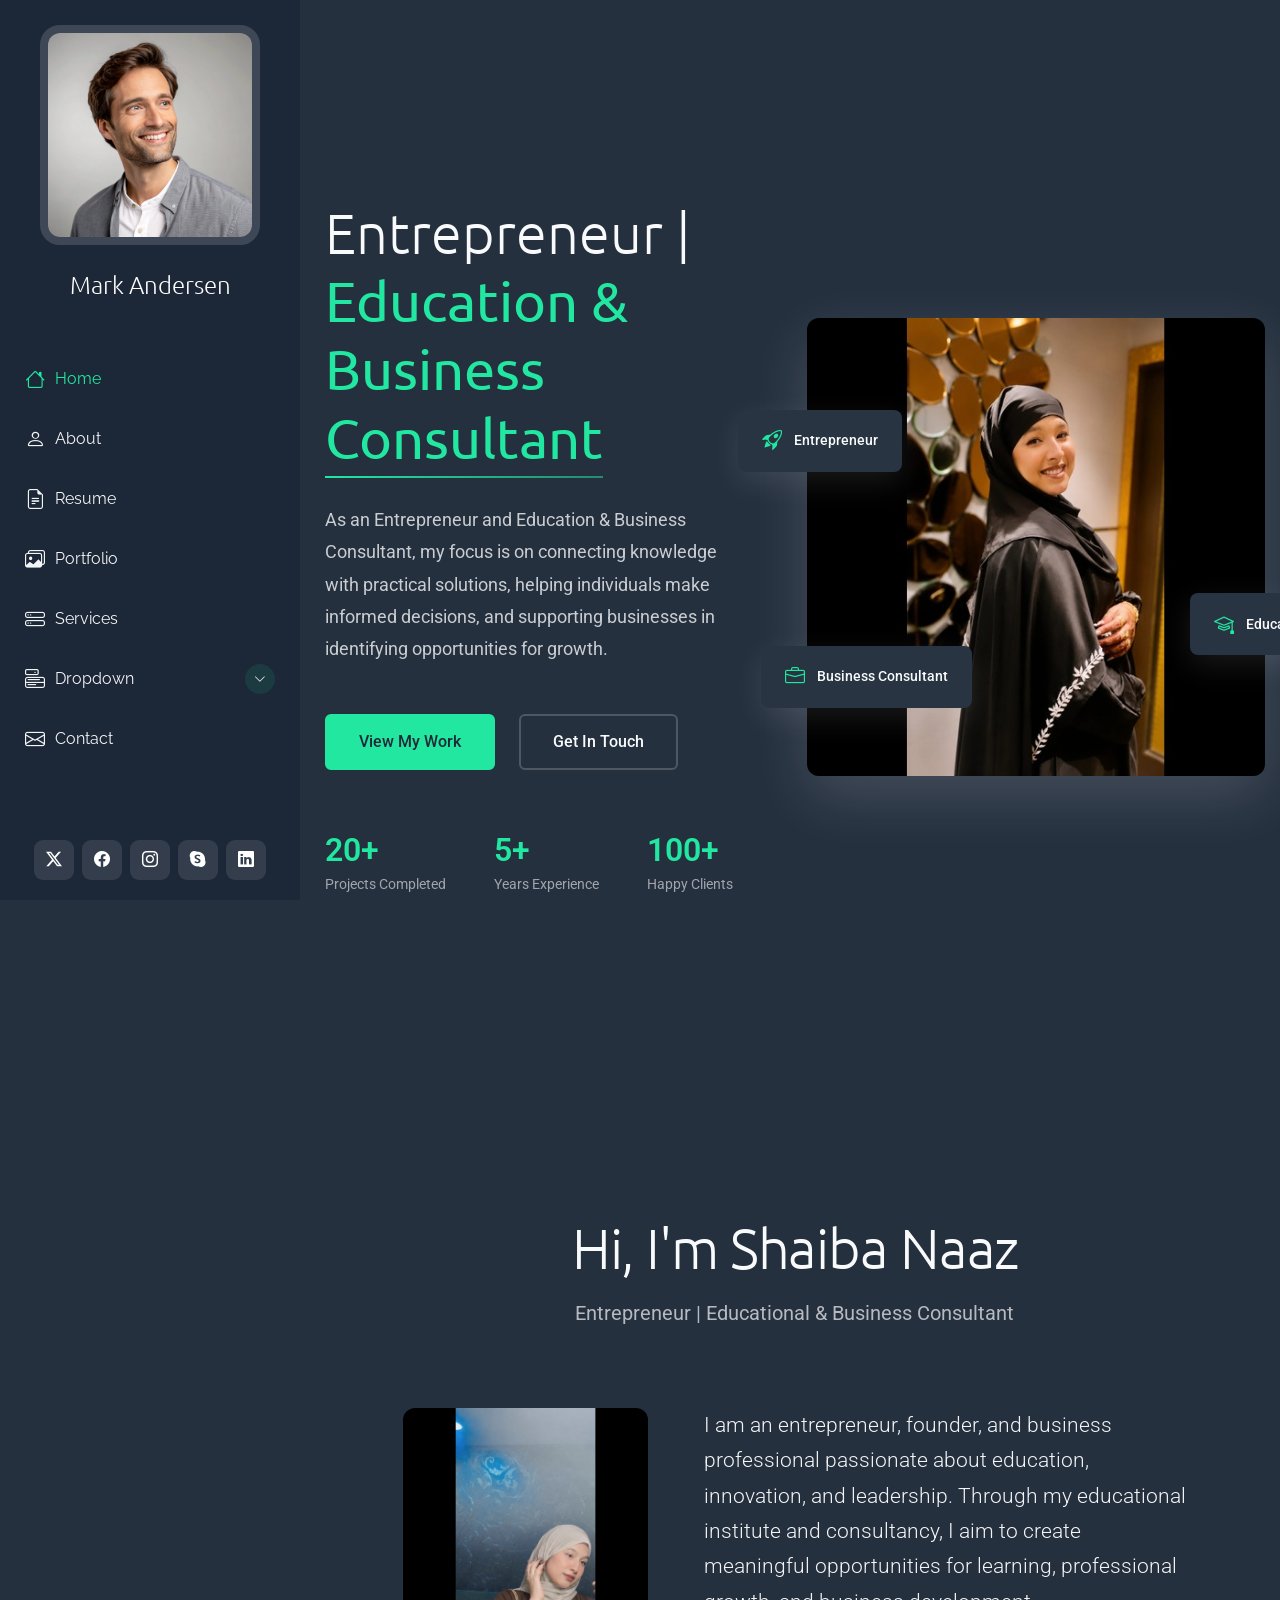
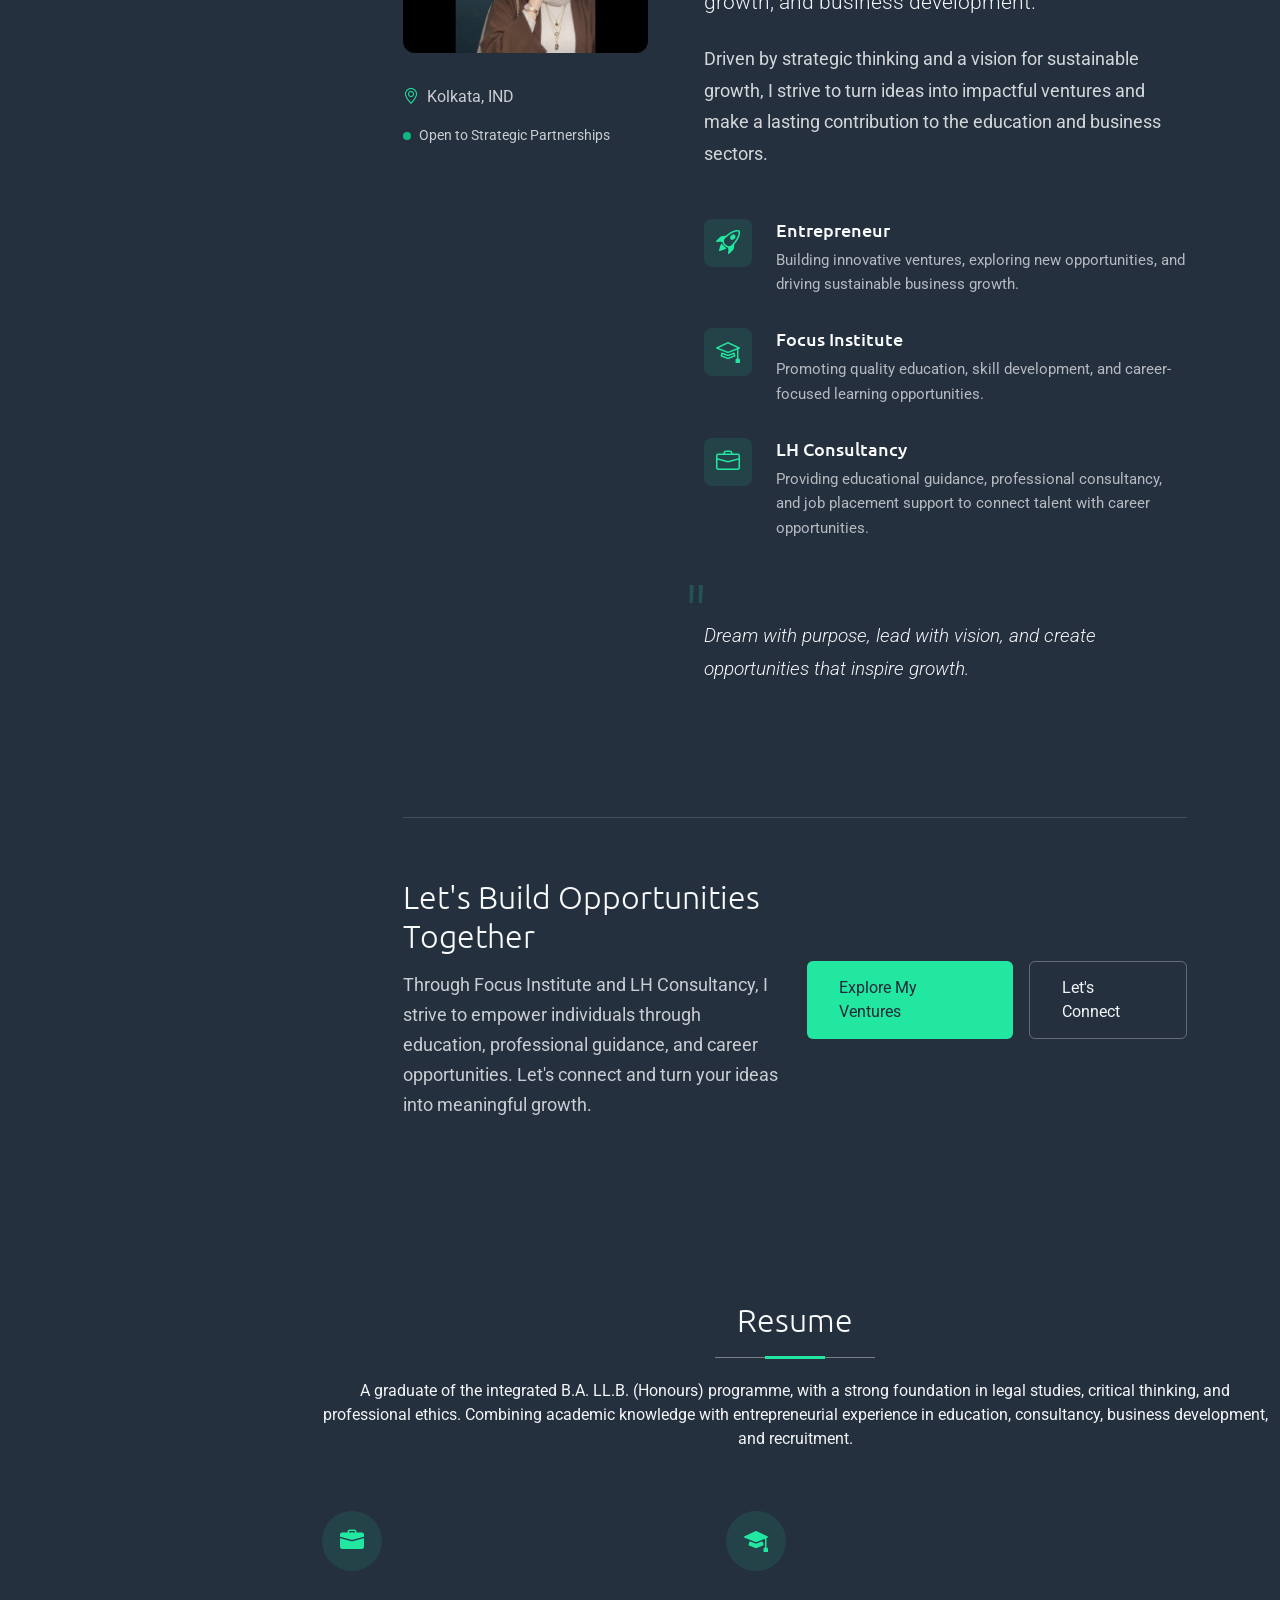
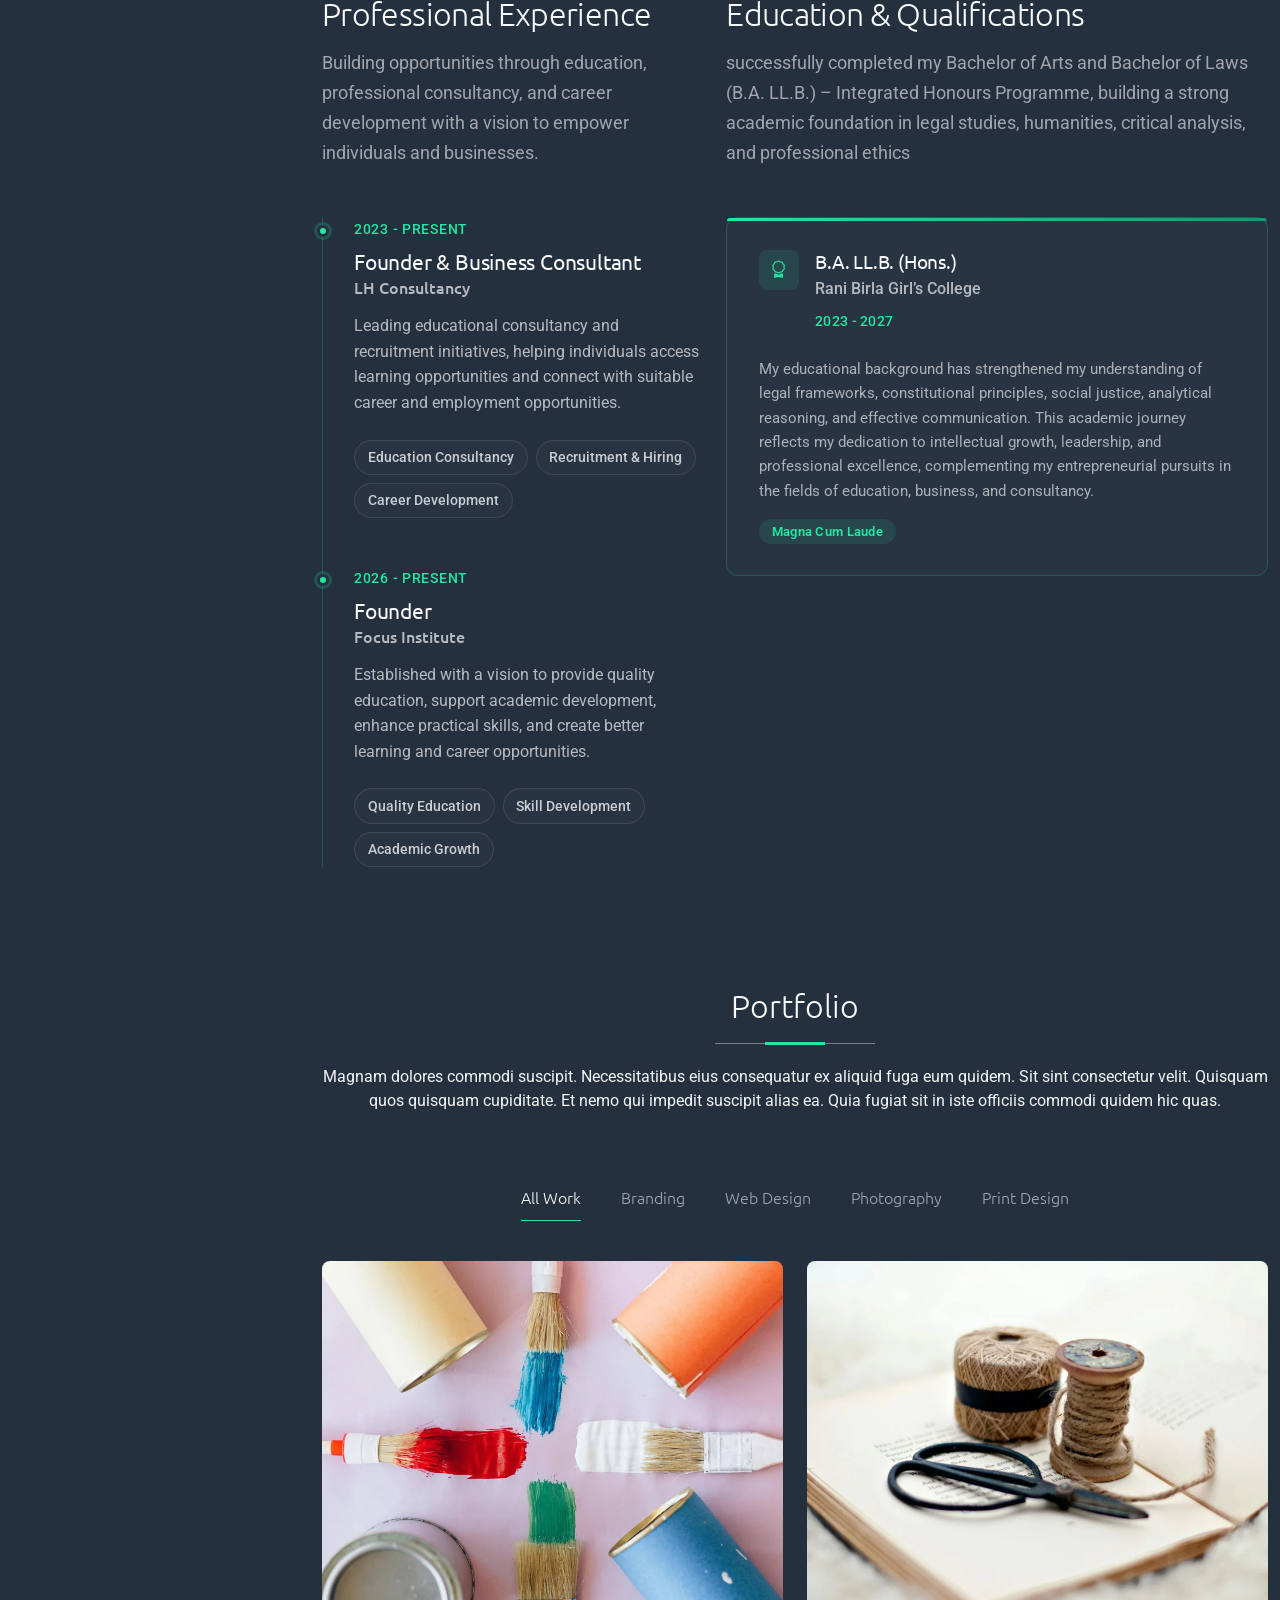
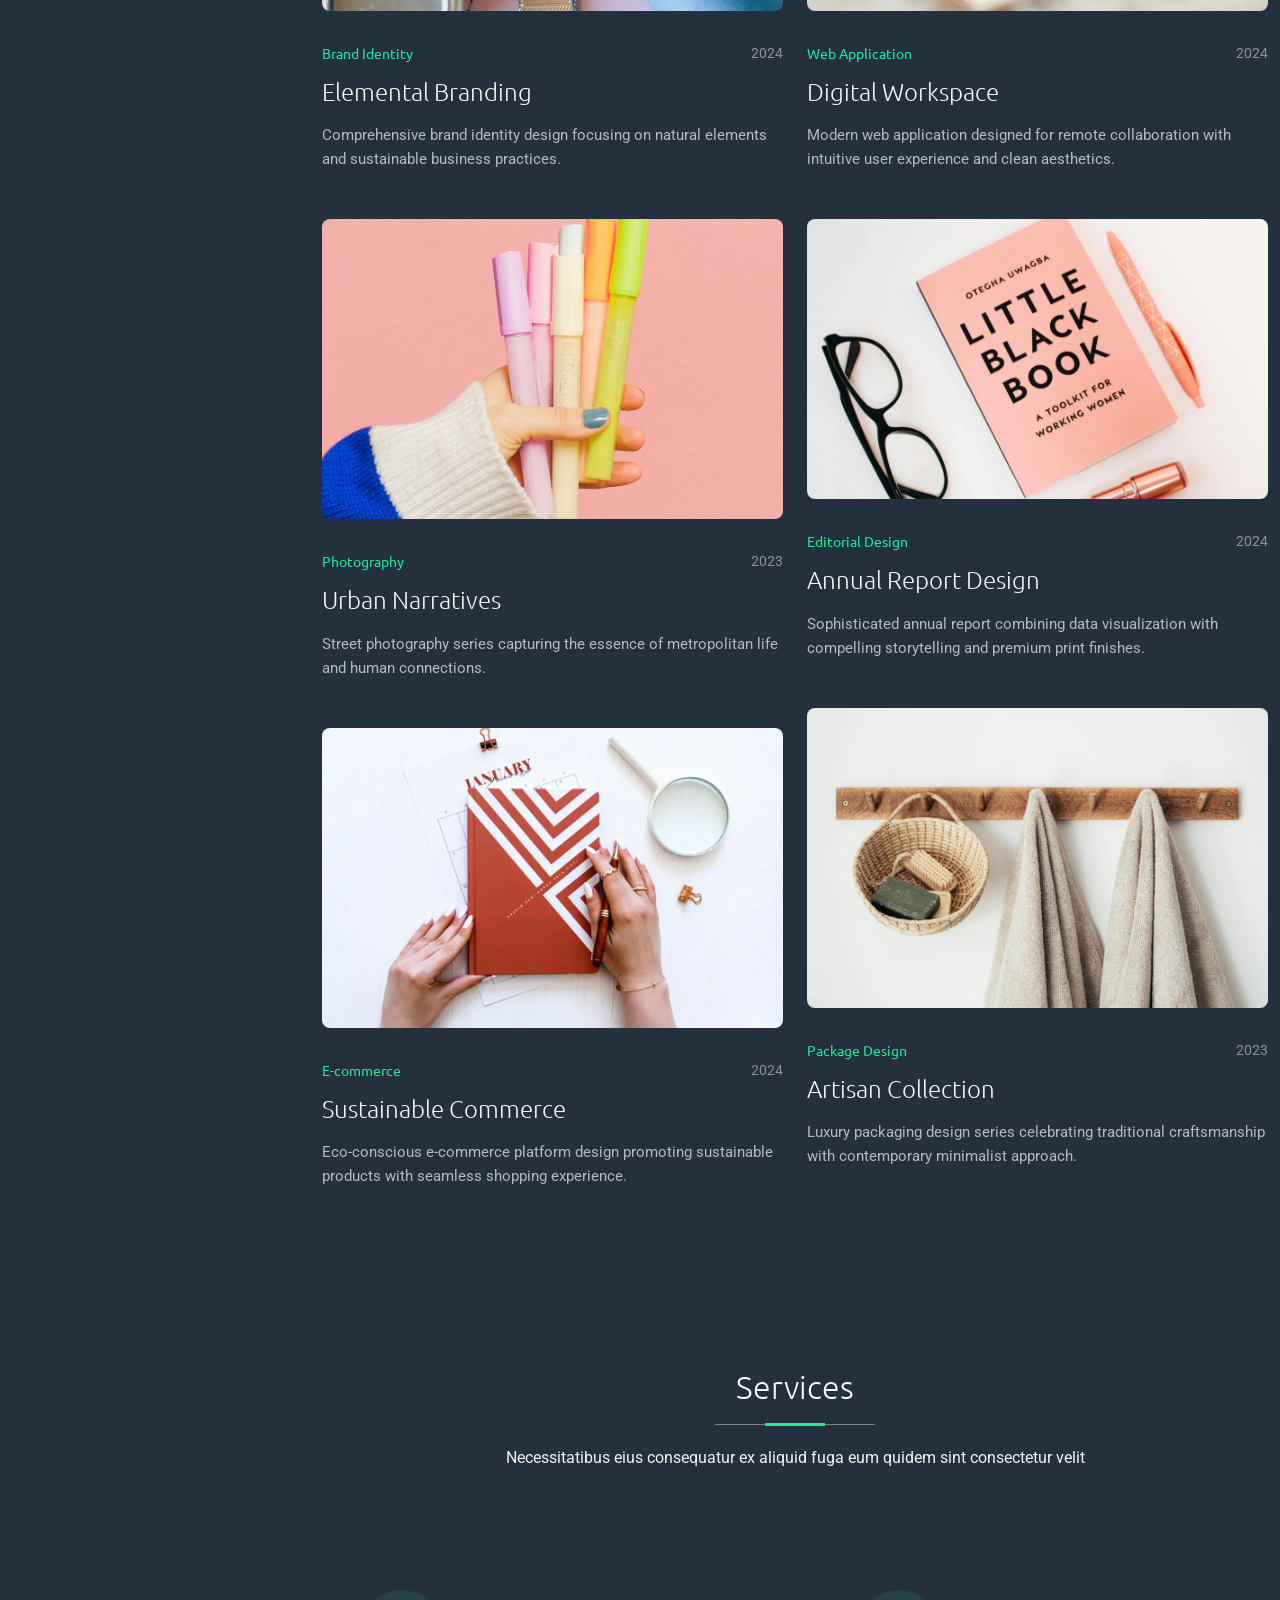
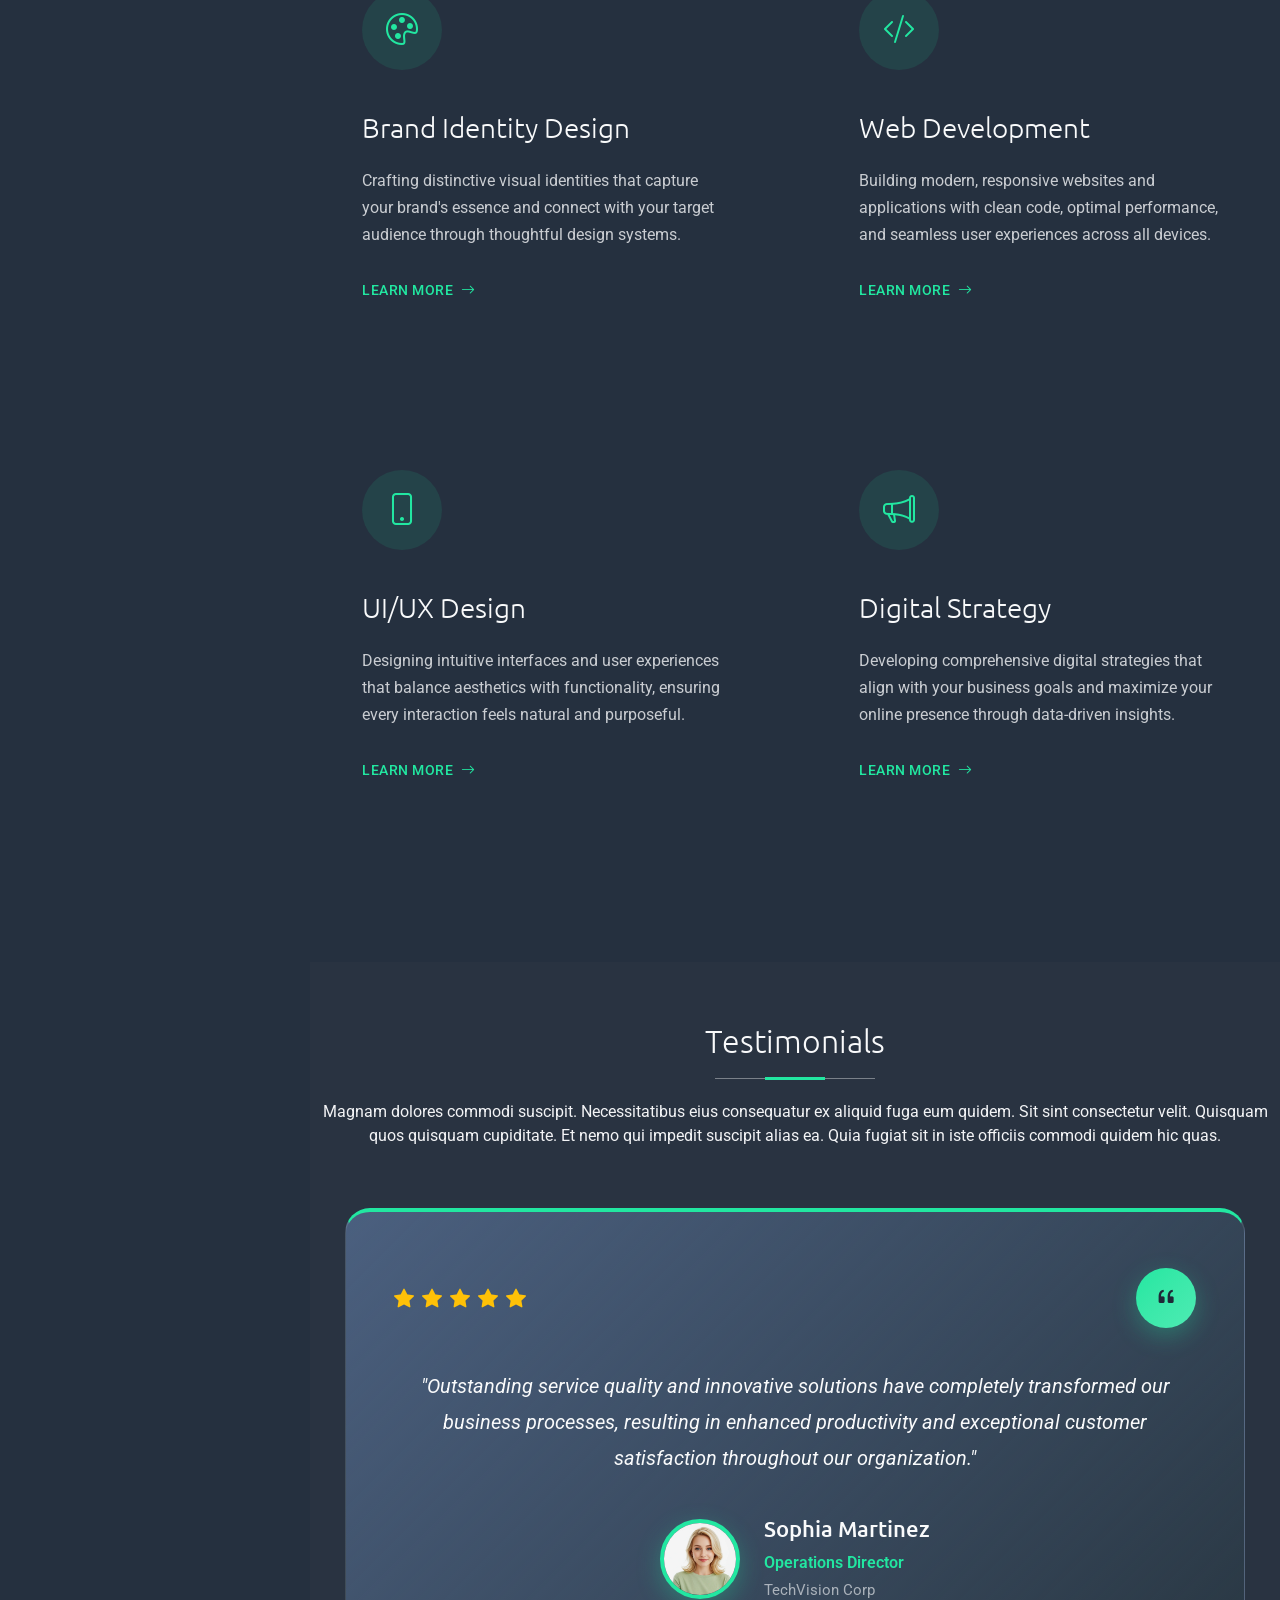
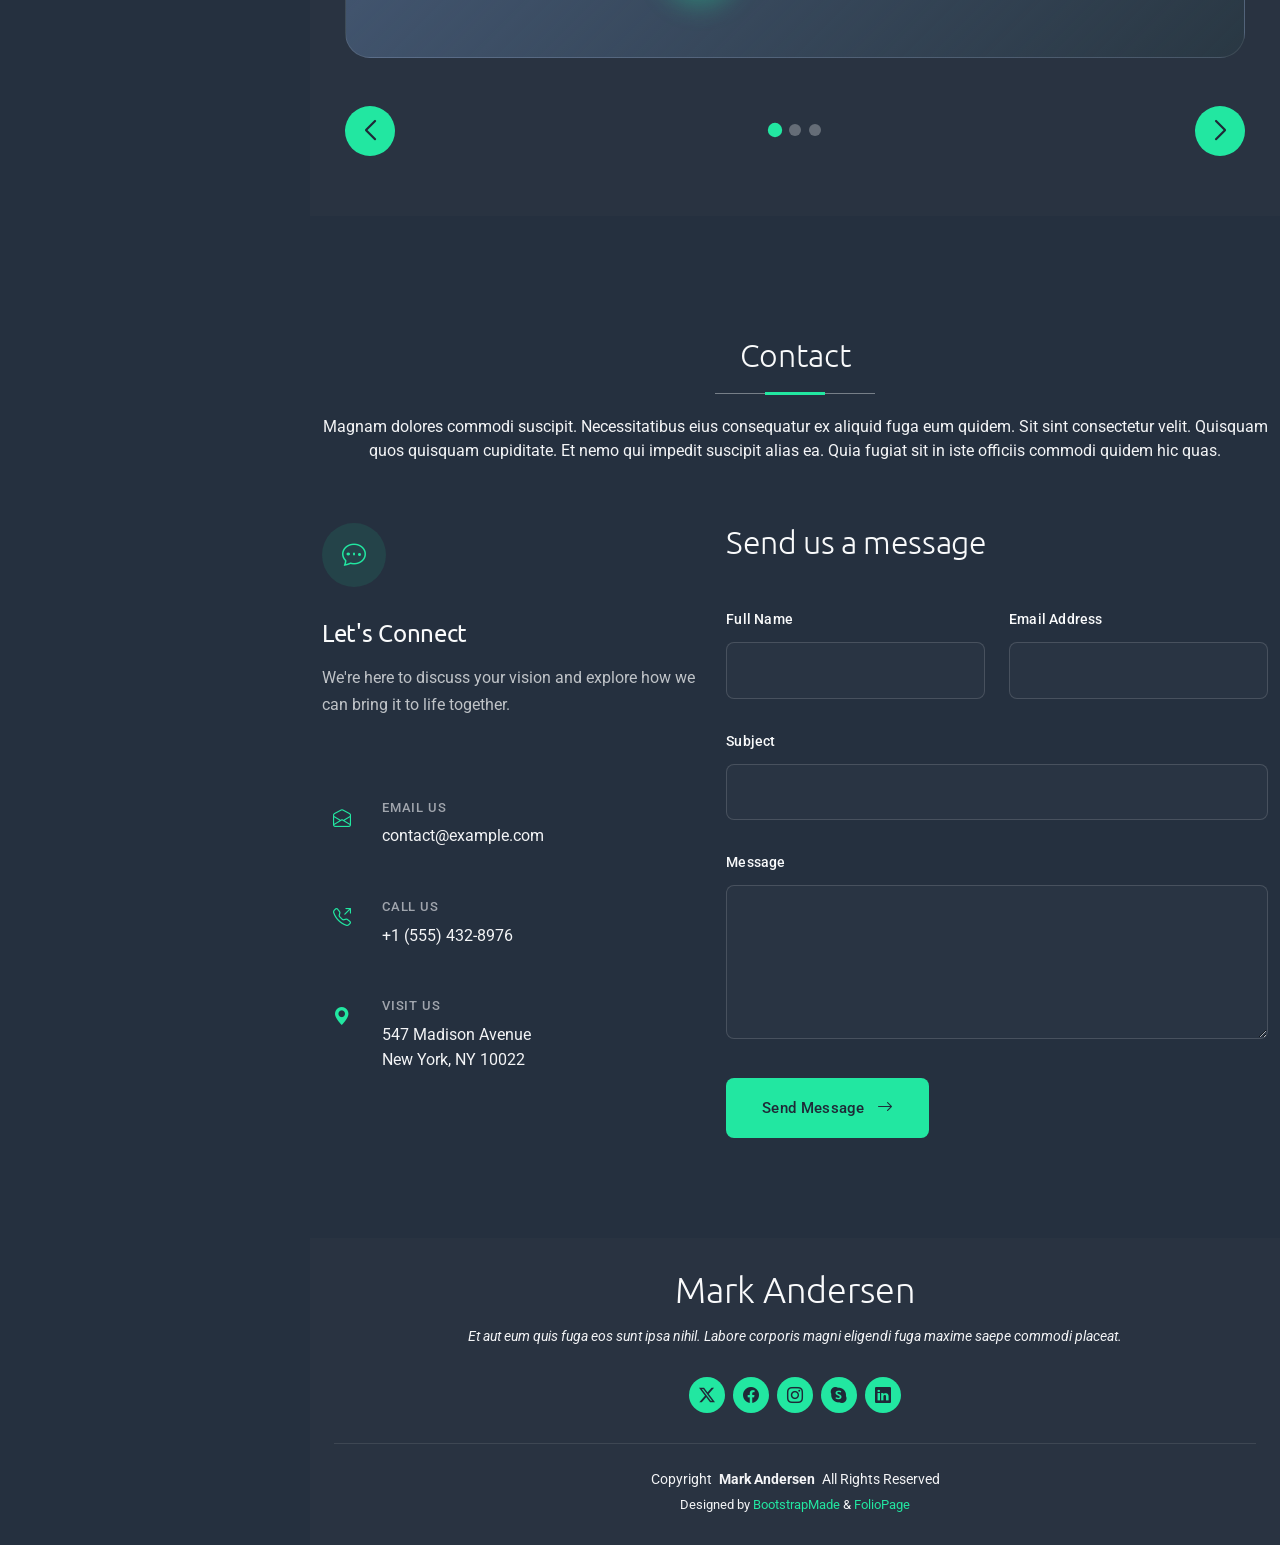
==== commit a2ed7112: "Update portfolio website" ====
--- a/index.html
+++ b/index.html
@@ -4,7 +4,7 @@
 <head>
   <meta charset="utf-8">
   <meta content="width=device-width, initial-scale=1.0" name="viewport">
-  <title>Index - MyPage Bootstrap Template</title>
+  <title>Index - Portfolio</title>
   <meta name="description" content="">
   <meta name="keywords" content="">
 
@@ -101,12 +101,14 @@
         <div class="row align-items-center">
           <div class="col-lg-6 order-2 order-lg-1">
             <div class="hero-content">
-              <h1 data-aos="fade-up" data-aos-delay="200">
-                Creative Designer &amp;
-                <span class="accent-text">Visual Storyteller</span>
-              </h1>
+             <h1 data-aos="fade-up" data-aos-delay="200">
+              Entrepreneur |
+              <span class="accent-text">
+                  Education & Business Consultant
+              </span>
+          </h1>
               <p class="hero-description" data-aos="fade-up" data-aos-delay="300">
-                Crafting meaningful digital experiences through thoughtful design and innovative solutions. I blend creativity with strategy to bring brands to life and connect with audiences on a deeper level.
+                As an Entrepreneur and Education & Business Consultant, my focus is on connecting knowledge with practical solutions, helping individuals make informed decisions, and supporting businesses in identifying opportunities for growth.
               </p>
               <div class="hero-actions" data-aos="fade-up" data-aos-delay="400">
                 <a href="#portfolio" class="btn-primary">View My Work</a>
@@ -114,15 +116,15 @@
               </div>
               <div class="hero-stats" data-aos="fade-up" data-aos-delay="500">
                 <div class="stat-item">
-                  <span class="stat-number">50+</span>
+                  <span class="stat-number">20+</span>
                   <span class="stat-label">Projects Completed</span>
                 </div>
                 <div class="stat-item">
-                  <span class="stat-number">3+</span>
+                  <span class="stat-number">5+</span>
                   <span class="stat-label">Years Experience</span>
                 </div>
                 <div class="stat-item">
-                  <span class="stat-number">25+</span>
+                  <span class="stat-number">100+</span>
                   <span class="stat-label">Happy Clients</span>
                 </div>
               </div>
@@ -132,18 +134,18 @@
           <div class="col-lg-6 order-1 order-lg-2">
             <div class="hero-image" data-aos="fade-up" data-aos-delay="300">
               <div class="image-wrapper">
-                <img src="assets/img/profile/profile-square-13.webp" alt="Creative Designer Portfolio" class="img-fluid main-image">
+                <img src="assets/img/profile/profile-square-13.jpeg" alt="Creative Designer Portfolio" class="img-fluid main-image">
                 <div class="floating-card card-1" data-aos="fade-up" data-aos-delay="600">
-                  <i class="bi bi-palette"></i>
-                  <span>UI/UX Design</span>
+                  <i class="bi bi-rocket-takeoff"></i>
+                  <span>Entrepreneur</span>
                 </div>
                 <div class="floating-card card-2" data-aos="fade-up" data-aos-delay="700">
-                  <i class="bi bi-code-square"></i>
-                  <span>Web Development</span>
+                  <i class="bi bi-mortarboard"></i>
+                  <span>Education</span>
                 </div>
                 <div class="floating-card card-3" data-aos="fade-up" data-aos-delay="800">
-                  <i class="bi bi-camera"></i>
-                  <span>Photography</span>
+                  <i class="bi bi-briefcase"></i>
+                  <span>Business Consultant</span>
                 </div>
               </div>
             </div>
@@ -163,8 +165,8 @@
           <div class="col-lg-10">
 
             <div class="intro-header text-center" data-aos="fade-up" data-aos-delay="150">
-              <h1>Hi, I'm Mark Andersen</h1>
-              <p class="subtitle">Digital Product Designer &amp; Creative Strategist</p>
+              <h1>Hi, I'm Shaiba Naaz</h1>
+              <p class="subtitle">Entrepreneur | Educational & Business Consultant</p>
             </div>
 
             <div class="main-content-wrapper">
@@ -173,16 +175,16 @@
                 <div class="col-lg-4" data-aos="fade-right" data-aos-delay="200">
                   <div class="profile-section">
                     <div class="profile-image-container">
-                      <img src="assets/img/profile/profile-square-15.webp" class="img-fluid" alt="Sarah Chen">
+                      <img src="assets/img/profile/profile-square-15.jpeg" class="img-fluid" alt="Sarah Chen">
                     </div>
                     <div class="profile-meta">
                       <div class="location">
                         <i class="bi bi-geo-alt"></i>
-                        <span>San Francisco, CA</span>
+                        <span>Kolkata, IND</span>
                       </div>
                       <div class="status">
                         <div class="status-indicator"></div>
-                        <span>Available for projects</span>
+                        <span>Open to Strategic Partnerships</span>
                       </div>
                     </div>
                   </div>
@@ -191,70 +193,86 @@
                 <div class="col-lg-8" data-aos="fade-left" data-aos-delay="250">
                   <div class="content-area">
 
-                    <div class="story-block">
-                      <p class="lead-text">I craft digital experiences that bridge the gap between user needs and business goals. With 7 years of experience in product design, I've helped startups and Fortune 500 companies create meaningful connections with their users.</p>
-
-                      <p>My design philosophy centers around empathy, iteration, and impact. I believe great design isn't just about aesthetics—it's about solving real problems and creating value for both users and businesses.</p>
-                    </div>
-
-                    <div class="expertise-grid">
-                      <div class="expertise-item" data-aos="zoom-in" data-aos-delay="300">
-                        <div class="expertise-icon">
-                          <i class="bi bi-lightbulb"></i>
-                        </div>
-                        <div class="expertise-content">
-                          <h4>Product Strategy</h4>
-                          <p>User research, journey mapping, and strategic design thinking</p>
-                        </div>
-                      </div>
-
-                      <div class="expertise-item" data-aos="zoom-in" data-aos-delay="350">
-                        <div class="expertise-icon">
-                          <i class="bi bi-phone"></i>
-                        </div>
-                        <div class="expertise-content">
-                          <h4>Mobile &amp; Web Design</h4>
-                          <p>Responsive interfaces and seamless user experiences</p>
-                        </div>
-                      </div>
-
-                      <div class="expertise-item" data-aos="zoom-in" data-aos-delay="400">
-                        <div class="expertise-icon">
-                          <i class="bi bi-graph-up"></i>
-                        </div>
-                        <div class="expertise-content">
-                          <h4>Design Systems</h4>
-                          <p>Scalable component libraries and brand consistency</p>
-                        </div>
-                      </div>
-                    </div>
+                  
+              <div class="story-block">
+                  <p class="lead-text">
+                      I am an entrepreneur, founder, and business professional passionate about education, innovation, and leadership. Through my educational institute and consultancy, I aim to create meaningful opportunities for learning, professional growth, and business development.
+                  </p>
+
+                  <p>
+                      Driven by strategic thinking and a vision for sustainable growth, I strive to turn ideas into impactful ventures and make a lasting contribution to the education and business sectors.
+                  </p>
+              </div>
+
+                   <div class="expertise-grid">
+
+    <!-- Entrepreneur -->
+    <div class="expertise-item" data-aos="zoom-in" data-aos-delay="300">
+        <div class="expertise-icon">
+            <i class="bi bi-rocket-takeoff"></i>
+        </div>
+        <div class="expertise-content">
+            <h4>Entrepreneur</h4>
+            <p>Building innovative ventures, exploring new opportunities, and driving sustainable business growth.</p>
+        </div>
+    </div>
+
+    <!-- Focus Institute -->
+    <div class="expertise-item" data-aos="zoom-in" data-aos-delay="350">
+        <div class="expertise-icon">
+            <i class="bi bi-mortarboard"></i>
+        </div>
+        <div class="expertise-content">
+            <h4>Focus Institute</h4>
+            <p>Promoting quality education, skill development, and career-focused learning opportunities.</p>
+        </div>
+    </div>
+
+    <!-- LH Consultancy -->
+    <div class="expertise-item" data-aos="zoom-in" data-aos-delay="400">
+        <div class="expertise-icon">
+            <i class="bi bi-briefcase"></i>
+        </div>
+        <div class="expertise-content">
+            <h4>LH Consultancy</h4>
+            <p>Providing educational guidance, professional consultancy, and job placement support to connect talent with career opportunities.</p>
+        </div>
+    </div>
+
+</div>
 
                     <div class="philosophy-quote" data-aos="fade-up" data-aos-delay="450">
                       <div class="quote-mark">"</div>
-                      <p>Good design is not about perfection—it's about understanding, empathy, and continuous learning from the people who use what we create.</p>
-                    </div>
-
-                  </div>
-                </div>
-
-              </div>
-            </div>
-
-            <div class="bottom-section" data-aos="fade-up" data-aos-delay="500">
-              <div class="row align-items-center">
-                <div class="col-lg-6">
-                  <div class="collaboration-text">
-                    <h3>Let's create something amazing together</h3>
-                    <p>Whether you're looking to redesign an existing product or build something completely new, I'd love to explore how we can bring your vision to life.</p>
-                  </div>
-                </div>
-                <div class="col-lg-6">
-                  <div class="action-buttons">
-                    <a href="#portfolio" class="btn-custom primary">View Case Studies</a>
-                    <a href="#contact" class="btn-custom secondary">Start a Project</a>
-                  </div>
-                </div>
-              </div>
+                      <p>Dream with purpose, lead with vision, and create opportunities that inspire growth.</p>
+                    </div>
+
+                  </div>
+                </div>
+
+              </div>
+            </div>
+
+       <div class="bottom-section" data-aos="fade-up" data-aos-delay="500">
+        <div class="row align-items-center">
+            <div class="col-lg-6">
+                <div class="collaboration-text">
+                    <h3>Let's Build Opportunities Together</h3>
+                    <p>
+                        Through Focus Institute and LH Consultancy, I strive to empower
+                        individuals through education, professional guidance, and career
+                        opportunities. Let's connect and turn your ideas into meaningful growth.
+                    </p>
+                </div>
+            </div>
+
+            <div class="col-lg-6">
+                <div class="action-buttons">
+                    <a href="#portfolio" class="btn-custom primary">Explore My Ventures</a>
+                    <a href="#contact" class="btn-custom secondary">Let's Connect</a>
+                </div>
+            </div>
+        </div>
+    </div>
             </div>
 
           </div>
@@ -264,288 +282,19 @@
 
     </section><!-- /About Section -->
 
-    <!-- Stats Section -->
-    <section id="stats" class="stats section light-background">
-
-      <div class="container" data-aos="fade-up" data-aos-delay="100">
-
-        <div class="row justify-content-center">
-          <div class="col-lg-10">
-
-            <div class="stats-grid">
-              <div class="stat-item" data-aos="fade-up" data-aos-delay="200">
-                <div class="stat-number">
-                  <span data-purecounter-start="0" data-purecounter-end="127" data-purecounter-duration="1" class="purecounter"></span>
-                </div>
-                <p class="stat-label">Voluptas nulla pariatur</p>
-              </div>
-
-              <div class="stat-item" data-aos="fade-up" data-aos-delay="300">
-                <div class="stat-number">
-                  <span data-purecounter-start="0" data-purecounter-end="89" data-purecounter-duration="1" class="purecounter"></span>K
-                </div>
-                <p class="stat-label">Nostrum exercitationem</p>
-              </div>
-
-              <div class="stat-item" data-aos="fade-up" data-aos-delay="400">
-                <div class="stat-number">
-                  <span data-purecounter-start="0" data-purecounter-end="234" data-purecounter-duration="1" class="purecounter"></span>+
-                </div>
-                <p class="stat-label">Temporibus autem</p>
-              </div>
-            </div>
-
-            <div class="achievements-row" data-aos="fade-up" data-aos-delay="500">
-              <div class="achievement">
-                <div class="achievement-icon">
-                  <i class="bi bi-trophy"></i>
-                </div>
-                <div class="achievement-content">
-                  <h4>Excellence Award</h4>
-                  <p>Ut enim ad minima veniam quis</p>
-                </div>
-              </div>
-
-              <div class="achievement">
-                <div class="achievement-icon">
-                  <i class="bi bi-star"></i>
-                </div>
-                <div class="achievement-content">
-                  <h4>Recognition</h4>
-                  <p>Sed do eiusmod tempor incididunt</p>
-                </div>
-              </div>
-
-              <div class="achievement">
-                <div class="achievement-icon">
-                  <i class="bi bi-gem"></i>
-                </div>
-                <div class="achievement-content">
-                  <h4>Innovation</h4>
-                  <p>Lorem ipsum dolor sit amet consectetur</p>
-                </div>
-              </div>
-            </div>
-
-          </div>
-        </div>
-
-      </div>
-
-    </section><!-- /Stats Section -->
-
-    <!-- Skills Section -->
-    <section id="skills" class="skills section">
+  
+
+   
+
+    <!-- Resume Section -->
+    <section id="resume" class="resume section">
 
       <!-- Section Title -->
       <div class="container section-title" data-aos="fade-up">
-        <h2>Skills</h2>
-        <p>Magnam dolores commodi suscipit. Necessitatibus eius consequatur ex aliquid fuga eum quidem. Sit sint consectetur velit. Quisquam quos quisquam cupiditate. Et nemo qui impedit suscipit alias ea. Quia fugiat sit in iste officiis commodi quidem hic quas.</p>
-      </div><!-- End Section Title -->
-
-      <div class="container" data-aos="fade-up" data-aos-delay="100">
-
-        <div class="row justify-content-center">
-          <div class="col-lg-10">
-            <div class="intro-content text-center mb-5" data-aos="fade-up" data-aos-delay="150">
-              <p class="lead-text">Mastery achieved through continuous exploration and dedicated refinement of craft</p>
-            </div>
-          </div>
-        </div>
-
-        <div class="row">
-          <div class="col-lg-8">
-            <div class="skills-container">
-
-              <div class="skill-category skills-animation" data-aos="fade-up" data-aos-delay="200">
-                <div class="category-header">
-                  <h3 class="category-title">Technical Expertise</h3>
-                  <p class="category-subtitle">Core development and technical skills</p>
-                </div>
-                <div class="skills-list">
-                  <div class="skill-row">
-                    <div class="skill-info">
-                      <span class="skill-name">Full-Stack Development</span>
-                      <span class="skill-percentage">92%</span>
-                    </div>
-                    <div class="progress">
-                      <div class="progress-bar" role="progressbar" aria-valuenow="92" aria-valuemin="0" aria-valuemax="100"></div>
-                    </div>
-                  </div>
-                  <div class="skill-row">
-                    <div class="skill-info">
-                      <span class="skill-name">Cloud Architecture</span>
-                      <span class="skill-percentage">88%</span>
-                    </div>
-                    <div class="progress">
-                      <div class="progress-bar" role="progressbar" aria-valuenow="88" aria-valuemin="0" aria-valuemax="100"></div>
-                    </div>
-                  </div>
-                  <div class="skill-row">
-                    <div class="skill-info">
-                      <span class="skill-name">Database Design</span>
-                      <span class="skill-percentage">85%</span>
-                    </div>
-                    <div class="progress">
-                      <div class="progress-bar" role="progressbar" aria-valuenow="85" aria-valuemin="0" aria-valuemax="100"></div>
-                    </div>
-                  </div>
-                </div>
-              </div>
-
-              <div class="skill-category skills-animation" data-aos="fade-up" data-aos-delay="250">
-                <div class="category-header">
-                  <h3 class="category-title">Creative Design</h3>
-                  <p class="category-subtitle">Visual and user experience design</p>
-                </div>
-                <div class="skills-list">
-                  <div class="skill-row">
-                    <div class="skill-info">
-                      <span class="skill-name">UI/UX Design</span>
-                      <span class="skill-percentage">94%</span>
-                    </div>
-                    <div class="progress">
-                      <div class="progress-bar" role="progressbar" aria-valuenow="94" aria-valuemin="0" aria-valuemax="100"></div>
-                    </div>
-                  </div>
-                  <div class="skill-row">
-                    <div class="skill-info">
-                      <span class="skill-name">Brand Identity</span>
-                      <span class="skill-percentage">86%</span>
-                    </div>
-                    <div class="progress">
-                      <div class="progress-bar" role="progressbar" aria-valuenow="86" aria-valuemin="0" aria-valuemax="100"></div>
-                    </div>
-                  </div>
-                  <div class="skill-row">
-                    <div class="skill-info">
-                      <span class="skill-name">Motion Graphics</span>
-                      <span class="skill-percentage">78%</span>
-                    </div>
-                    <div class="progress">
-                      <div class="progress-bar" role="progressbar" aria-valuenow="78" aria-valuemin="0" aria-valuemax="100"></div>
-                    </div>
-                  </div>
-                </div>
-              </div>
-
-              <div class="skill-category skills-animation" data-aos="fade-up" data-aos-delay="300">
-                <div class="category-header">
-                  <h3 class="category-title">Strategic Leadership</h3>
-                  <p class="category-subtitle">Management and business acumen</p>
-                </div>
-                <div class="skills-list">
-                  <div class="skill-row">
-                    <div class="skill-info">
-                      <span class="skill-name">Project Management</span>
-                      <span class="skill-percentage">90%</span>
-                    </div>
-                    <div class="progress">
-                      <div class="progress-bar" role="progressbar" aria-valuenow="90" aria-valuemin="0" aria-valuemax="100"></div>
-                    </div>
-                  </div>
-                  <div class="skill-row">
-                    <div class="skill-info">
-                      <span class="skill-name">Team Coordination</span>
-                      <span class="skill-percentage">87%</span>
-                    </div>
-                    <div class="progress">
-                      <div class="progress-bar" role="progressbar" aria-valuenow="87" aria-valuemin="0" aria-valuemax="100"></div>
-                    </div>
-                  </div>
-                  <div class="skill-row">
-                    <div class="skill-info">
-                      <span class="skill-name">Strategic Planning</span>
-                      <span class="skill-percentage">83%</span>
-                    </div>
-                    <div class="progress">
-                      <div class="progress-bar" role="progressbar" aria-valuenow="83" aria-valuemin="0" aria-valuemax="100"></div>
-                    </div>
-                  </div>
-                </div>
-              </div>
-
-            </div>
-          </div>
-
-          <div class="col-lg-4">
-            <div class="skills-sidebar">
-
-              <div class="expertise-highlight" data-aos="fade-up" data-aos-delay="350">
-                <div class="highlight-icon">
-                  <i class="bi bi-trophy"></i>
-                </div>
-                <h4 class="highlight-title">Years of Experience</h4>
-                <div class="experience-number">
-                  <span data-purecounter-start="0" data-purecounter-end="8" data-purecounter-duration="1" class="purecounter"></span>
-                  <span class="experience-label">Years</span>
-                </div>
-                <p class="highlight-description">Dedicated to mastering the craft of digital innovation and strategic problem-solving.</p>
-              </div>
-
-              <div class="technologies-section" data-aos="fade-up" data-aos-delay="400">
-                <h5 class="tech-title">Primary Technologies</h5>
-                <div class="tech-stack">
-                  <div class="tech-item">
-                    <i class="bi bi-filetype-js"></i>
-                    <span>JavaScript</span>
-                  </div>
-                  <div class="tech-item">
-                    <i class="bi bi-code-square"></i>
-                    <span>React</span>
-                  </div>
-                  <div class="tech-item">
-                    <i class="bi bi-server"></i>
-                    <span>Node.js</span>
-                  </div>
-                  <div class="tech-item">
-                    <i class="bi bi-cloud"></i>
-                    <span>AWS</span>
-                  </div>
-                  <div class="tech-item">
-                    <i class="bi bi-palette"></i>
-                    <span>Figma</span>
-                  </div>
-                  <div class="tech-item">
-                    <i class="bi bi-diagram-3"></i>
-                    <span>Docker</span>
-                  </div>
-                </div>
-              </div>
-
-              <div class="achievements-section" data-aos="fade-up" data-aos-delay="450">
-                <h5 class="achievements-title">Recent Achievements</h5>
-                <div class="achievement-list">
-                  <div class="achievement-item">
-                    <div class="achievement-date">2024</div>
-                    <div class="achievement-text">Certified Kubernetes Administrator</div>
-                  </div>
-                  <div class="achievement-item">
-                    <div class="achievement-date">2023</div>
-                    <div class="achievement-text">Google Cloud Professional Architect</div>
-                  </div>
-                  <div class="achievement-item">
-                    <div class="achievement-date">2023</div>
-                    <div class="achievement-text">AWS Solutions Architect Pro</div>
-                  </div>
-                </div>
-              </div>
-
-            </div>
-          </div>
-        </div>
-
-      </div>
-
-    </section><!-- /Skills Section -->
-
-    <!-- Resume Section -->
-    <section id="resume" class="resume section">
-
-      <!-- Section Title -->
-      <div class="container section-title" data-aos="fade-up">
-        <h2>Resume</h2>
-        <p>Magnam dolores commodi suscipit. Necessitatibus eius consequatur ex aliquid fuga eum quidem. Sit sint consectetur velit. Quisquam quos quisquam cupiditate. Et nemo qui impedit suscipit alias ea. Quia fugiat sit in iste officiis commodi quidem hic quas.</p>
+       <h2>Resume</h2>
+<p>
+    A graduate of the integrated B.A. LL.B. (Honours) programme, with a strong foundation in legal studies, critical thinking, and professional ethics. Combining academic knowledge with entrepreneurial experience in education, consultancy, business development, and recruitment.
+</p>
       </div><!-- End Section Title -->
 
       <div class="container" data-aos="fade-up" data-aos-delay="100">
@@ -558,40 +307,59 @@
                   <i class="bi bi-briefcase-fill"></i>
                 </div>
                 <h2>Professional Experience</h2>
-                <p>Sed ut perspiciatis unde omnis iste natus error sit voluptatem accusantium doloremque laudantium totam rem aperiam.</p>
+              <p>
+                  Building opportunities through education, professional consultancy,
+                  and career development with a vision to empower individuals and businesses.
+              </p>
               </div>
 
               <div class="experience-timeline">
+              <!-- LH Consultancy -->
                 <div class="timeline-item" data-aos="fade-up" data-aos-delay="300">
+                    <div class="timeline-dot"></div>
+                    <div class="timeline-content">
+                        <div class="position-meta">
+                            <span class="timeline-year">2023 - Present</span>
+                        </div>
+                        <h3>Founder &amp; Business Consultant</h3>
+                        <h4>LH Consultancy</h4>
+                        <p>
+                            Leading educational consultancy and recruitment initiatives,
+                            helping individuals access learning opportunities and connect
+                            with suitable career and employment opportunities.
+                        </p>
+                        <div class="key-achievements">
+                            <span class="achievement-tag">Education Consultancy</span>
+                            <span class="achievement-tag">Recruitment &amp; Hiring</span>
+                            <span class="achievement-tag">Career Development</span>
+                        </div>
+                    </div>
+                </div>
+
+              <!-- Focus Institute -->
+              <div class="timeline-item" data-aos="fade-up" data-aos-delay="350">
                   <div class="timeline-dot"></div>
                   <div class="timeline-content">
-                    <div class="position-meta">
-                      <span class="timeline-year">2023 - Present</span>
-                    </div>
-                    <h3>Creative Director</h3>
-                    <h4>Innovation Studios Ltd</h4>
-                    <p>Nemo enim ipsam voluptatem quia voluptas sit aspernatur aut odit aut fugit sed quia consequuntur magni dolores eos qui ratione.</p>
-                    <div class="key-achievements">
-                      <span class="achievement-tag">Team Leadership</span>
-                      <span class="achievement-tag">Strategic Planning</span>
-                      <span class="achievement-tag">Creative Vision</span>
-                    </div>
-                  </div>
-                </div>
-
-                <div class="timeline-item" data-aos="fade-up" data-aos-delay="350">
-                  <div class="timeline-dot"></div>
-                  <div class="timeline-content">
-                    <div class="position-meta">
-                      <span class="timeline-year">2020 - 2023</span>
-                    </div>
-                    <h3>Senior Product Designer</h3>
-                    <h4>Digital Innovations Corp</h4>
-                    <p>Ut enim ad minima veniam quis nostrum exercitationem ullam corporis suscipit laboriosam nisi ut aliquid ex ea commodi.</p>
-                  </div>
-                </div>
-
-                <div class="timeline-item" data-aos="fade-up" data-aos-delay="400">
+                      <div class="position-meta">
+                          <span class="timeline-year">2026 - Present</span>
+                      </div>
+                      <h3>Founder</h3>
+                      <h4>Focus Institute</h4>
+                      <p>
+                          Established with a vision to provide quality education,
+                          support academic development, enhance practical skills,
+                          and create better learning and career opportunities.
+                      </p>
+                      <div class="key-achievements">
+                          <span class="achievement-tag">Quality Education</span>
+                          <span class="achievement-tag">Skill Development</span>
+                          <span class="achievement-tag">Academic Growth</span>
+                      </div>
+                  </div>
+              </div>
+                
+
+                <!-- <div class="timeline-item" data-aos="fade-up" data-aos-delay="400">
                   <div class="timeline-dot"></div>
                   <div class="timeline-content">
                     <div class="position-meta">
@@ -601,7 +369,7 @@
                     <h4>Creative Solutions Agency</h4>
                     <p>Quis autem vel eum iure reprehenderit qui in ea voluptate velit esse quam nihil molestiae consequatur vel illum.</p>
                   </div>
-                </div>
+                </div> -->
               </div>
             </div>
           </div>
@@ -613,7 +381,7 @@
                   <i class="bi bi-mortarboard-fill"></i>
                 </div>
                 <h2>Education &amp; Qualifications</h2>
-                <p>At vero eos et accusamus et iusto odio dignissimos ducimus qui blanditiis praesentium voluptatum deleniti atque corrupti.</p>
+                <p>successfully completed my Bachelor of Arts and Bachelor of Laws (B.A. LL.B.) – Integrated Honours Programme, building a strong academic foundation in legal studies, humanities, critical analysis, and professional ethics</p>
               </div>
 
               <div class="education-grid">
@@ -623,20 +391,20 @@
                       <i class="bi bi-award"></i>
                     </div>
                     <div class="degree-info">
-                      <h3>Master of Design</h3>
-                      <p class="institution">Tempus Design Institute</p>
-                      <span class="graduation-year">2015 - 2017</span>
+                      <h3>B.A. LL.B. (Hons.)</h3>
+                      <p class="institution">Rani Birla Girl’s College </p>
+                      <span class="graduation-year">2023 - 2027</span>
                     </div>
                   </div>
                   <div class="education-details">
-                    <p>Magna aliqua ut enim ad minim veniam quis nostrud exercitation ullamco laboris nisi ut aliquip ex ea commodo consequat.</p>
+                    <p>My educational background has strengthened my understanding of legal frameworks, constitutional principles, social justice, analytical reasoning, and effective communication. This academic journey reflects my dedication to intellectual growth, leadership, and professional excellence, complementing my entrepreneurial pursuits in the fields of education, business, and consultancy.</p>
                     <div class="honors">
                       <span class="honor-badge">Magna Cum Laude</span>
                     </div>
                   </div>
                 </div>
 
-                <div class="education-card" data-aos="zoom-in" data-aos-delay="350">
+                <!-- <div class="education-card" data-aos="zoom-in" data-aos-delay="350">
                   <div class="education-header">
                     <div class="degree-icon">
                       <i class="bi bi-laptop"></i>
@@ -650,9 +418,9 @@
                   <div class="education-details">
                     <p>Duis aute irure dolor in reprehenderit in voluptate velit esse cillum dolore eu fugiat nulla pariatur excepteur sint.</p>
                   </div>
-                </div>
-
-                <div class="certification-section" data-aos="fade-up" data-aos-delay="400">
+                </div> -->
+
+                <!-- <div class="certification-section" data-aos="fade-up" data-aos-delay="400">
                   <h4>Professional Certifications</h4>
                   <div class="certifications">
                     <div class="cert-item">
@@ -677,7 +445,7 @@
                       </div>
                     </div>
                   </div>
-                </div>
+                </div> -->
               </div>
             </div>
           </div>
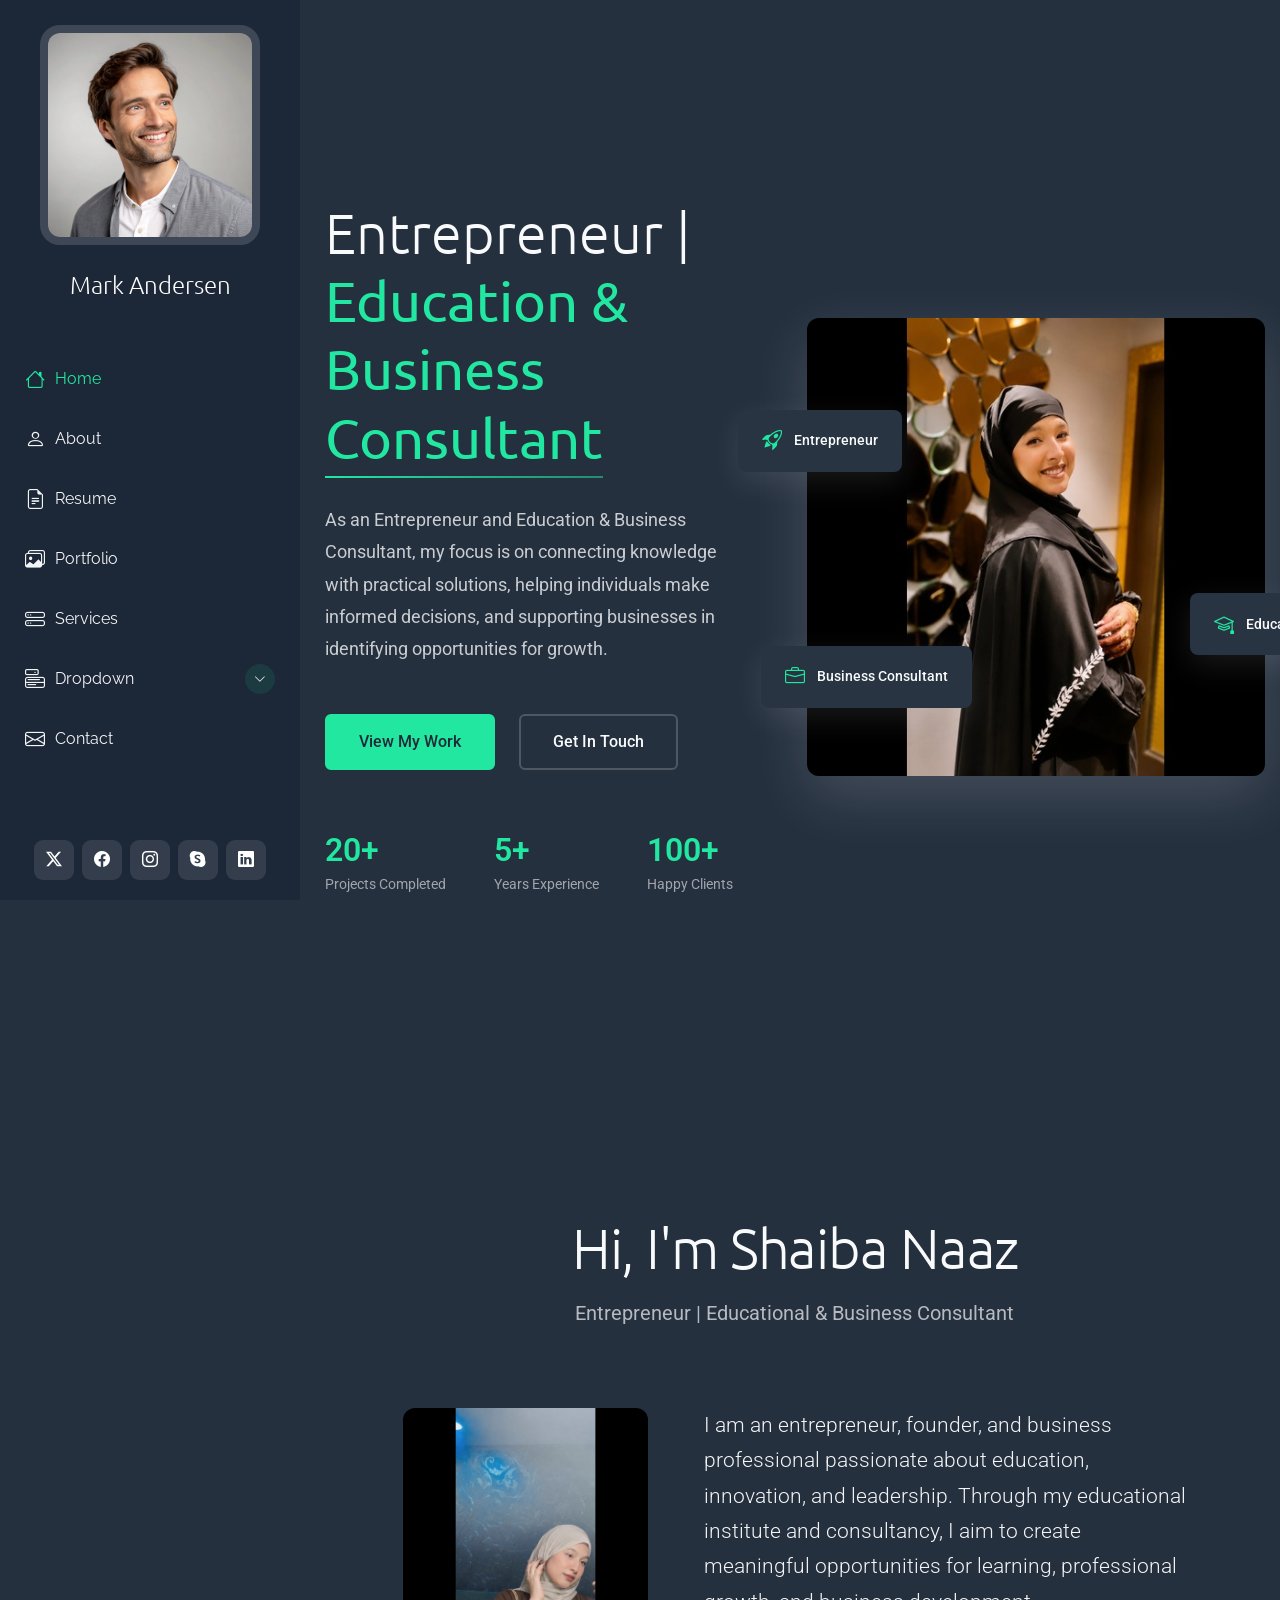
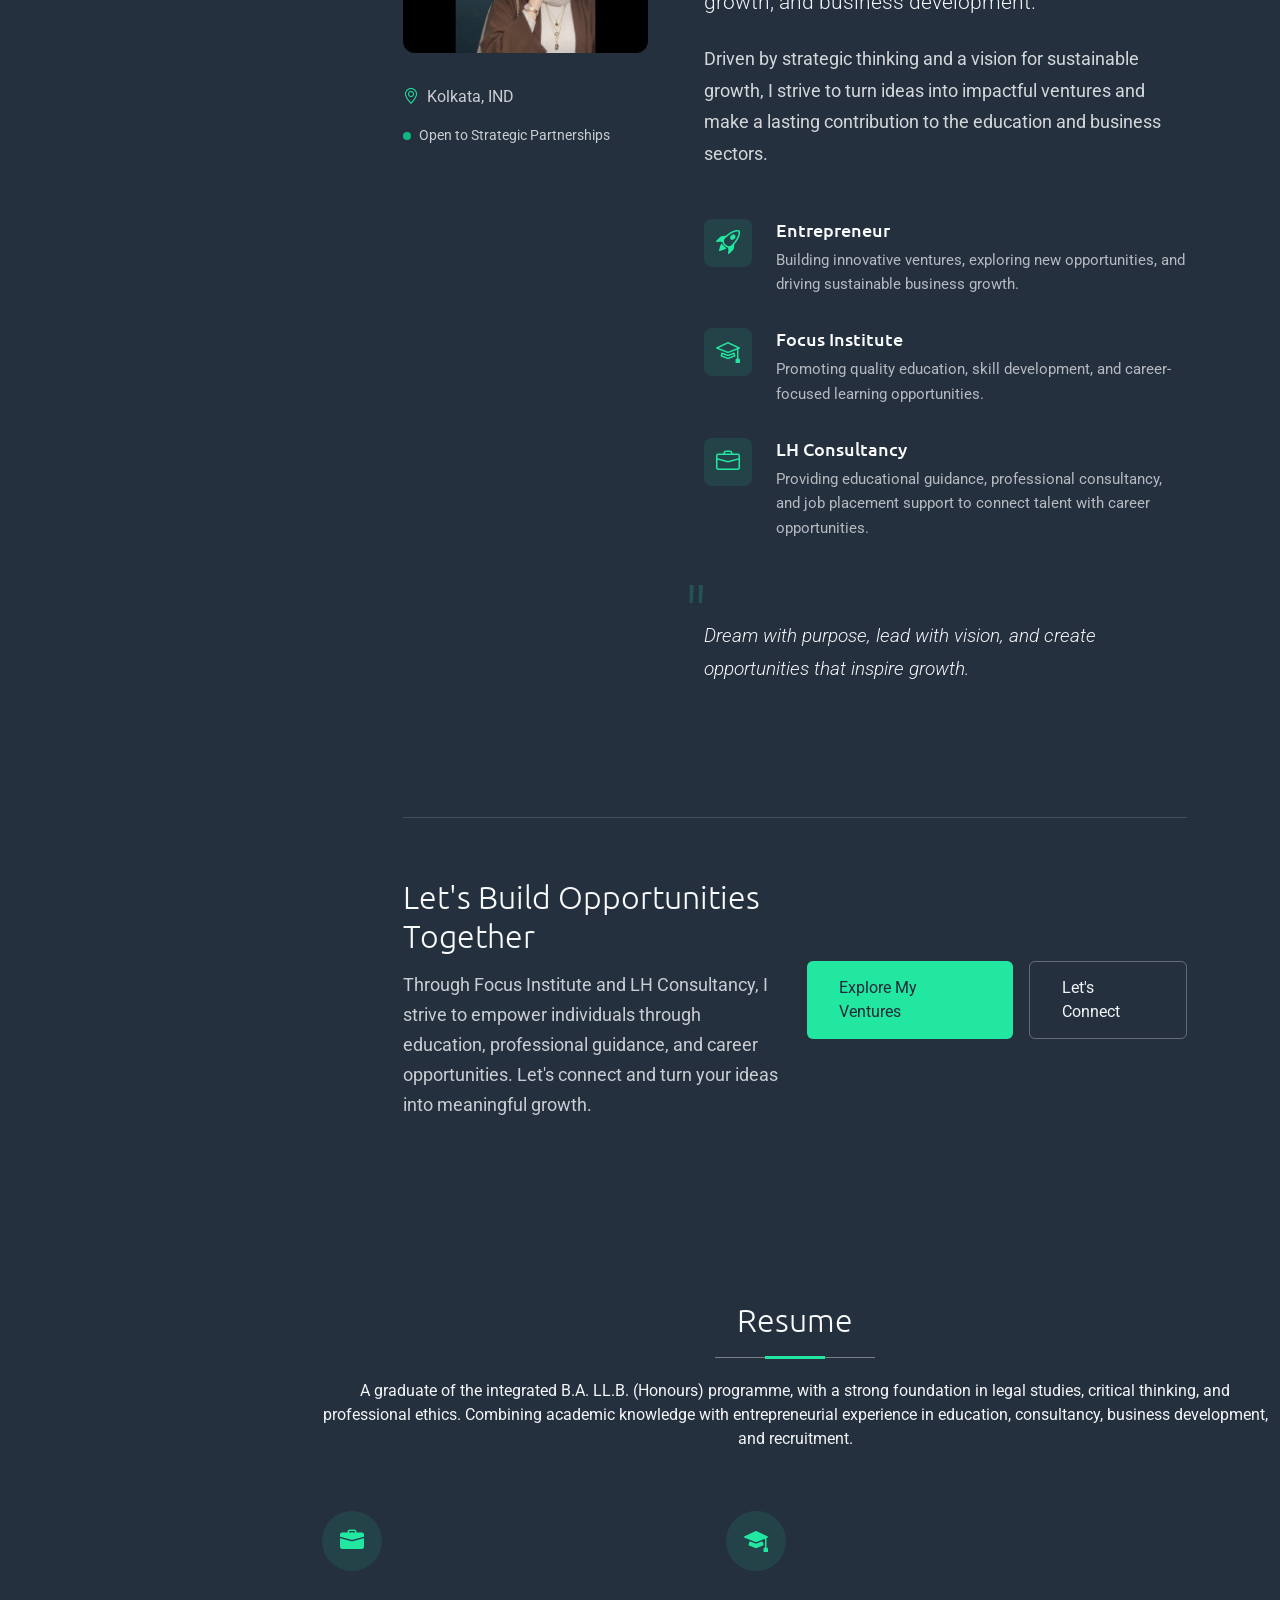
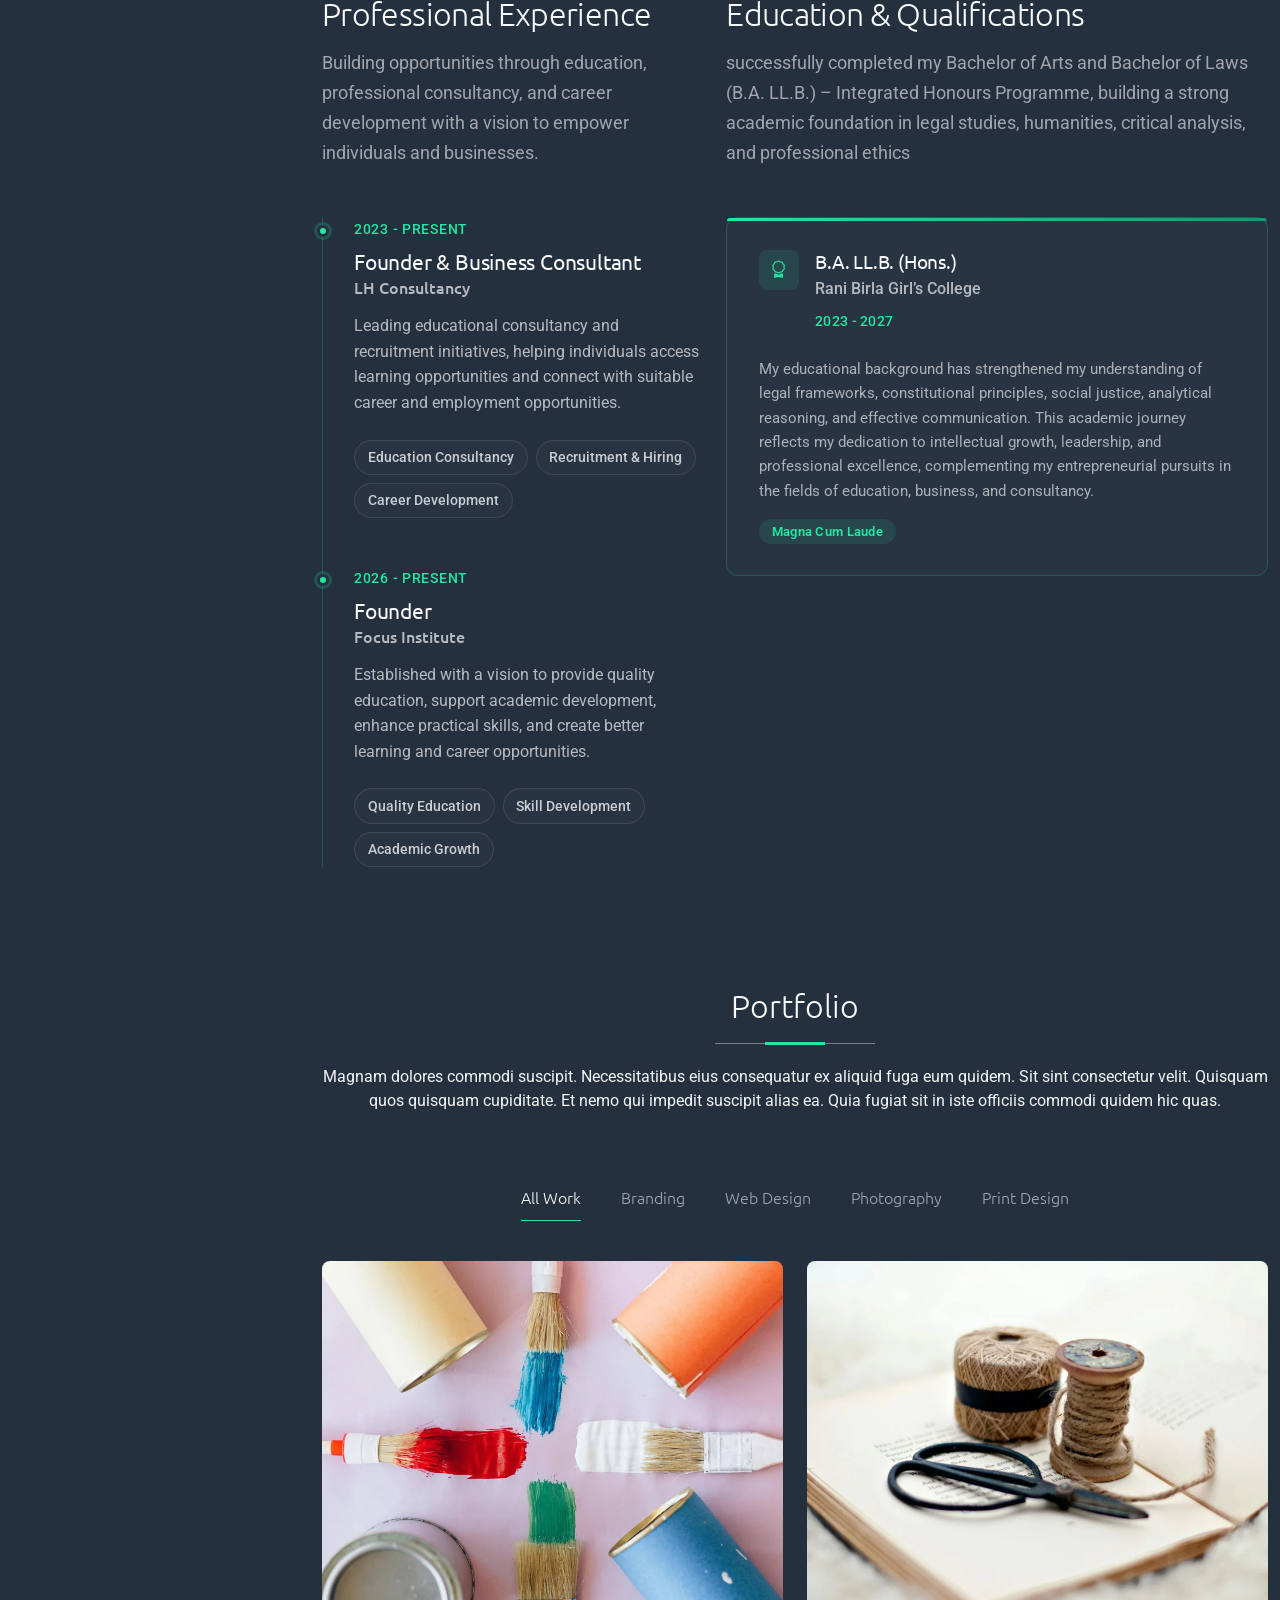
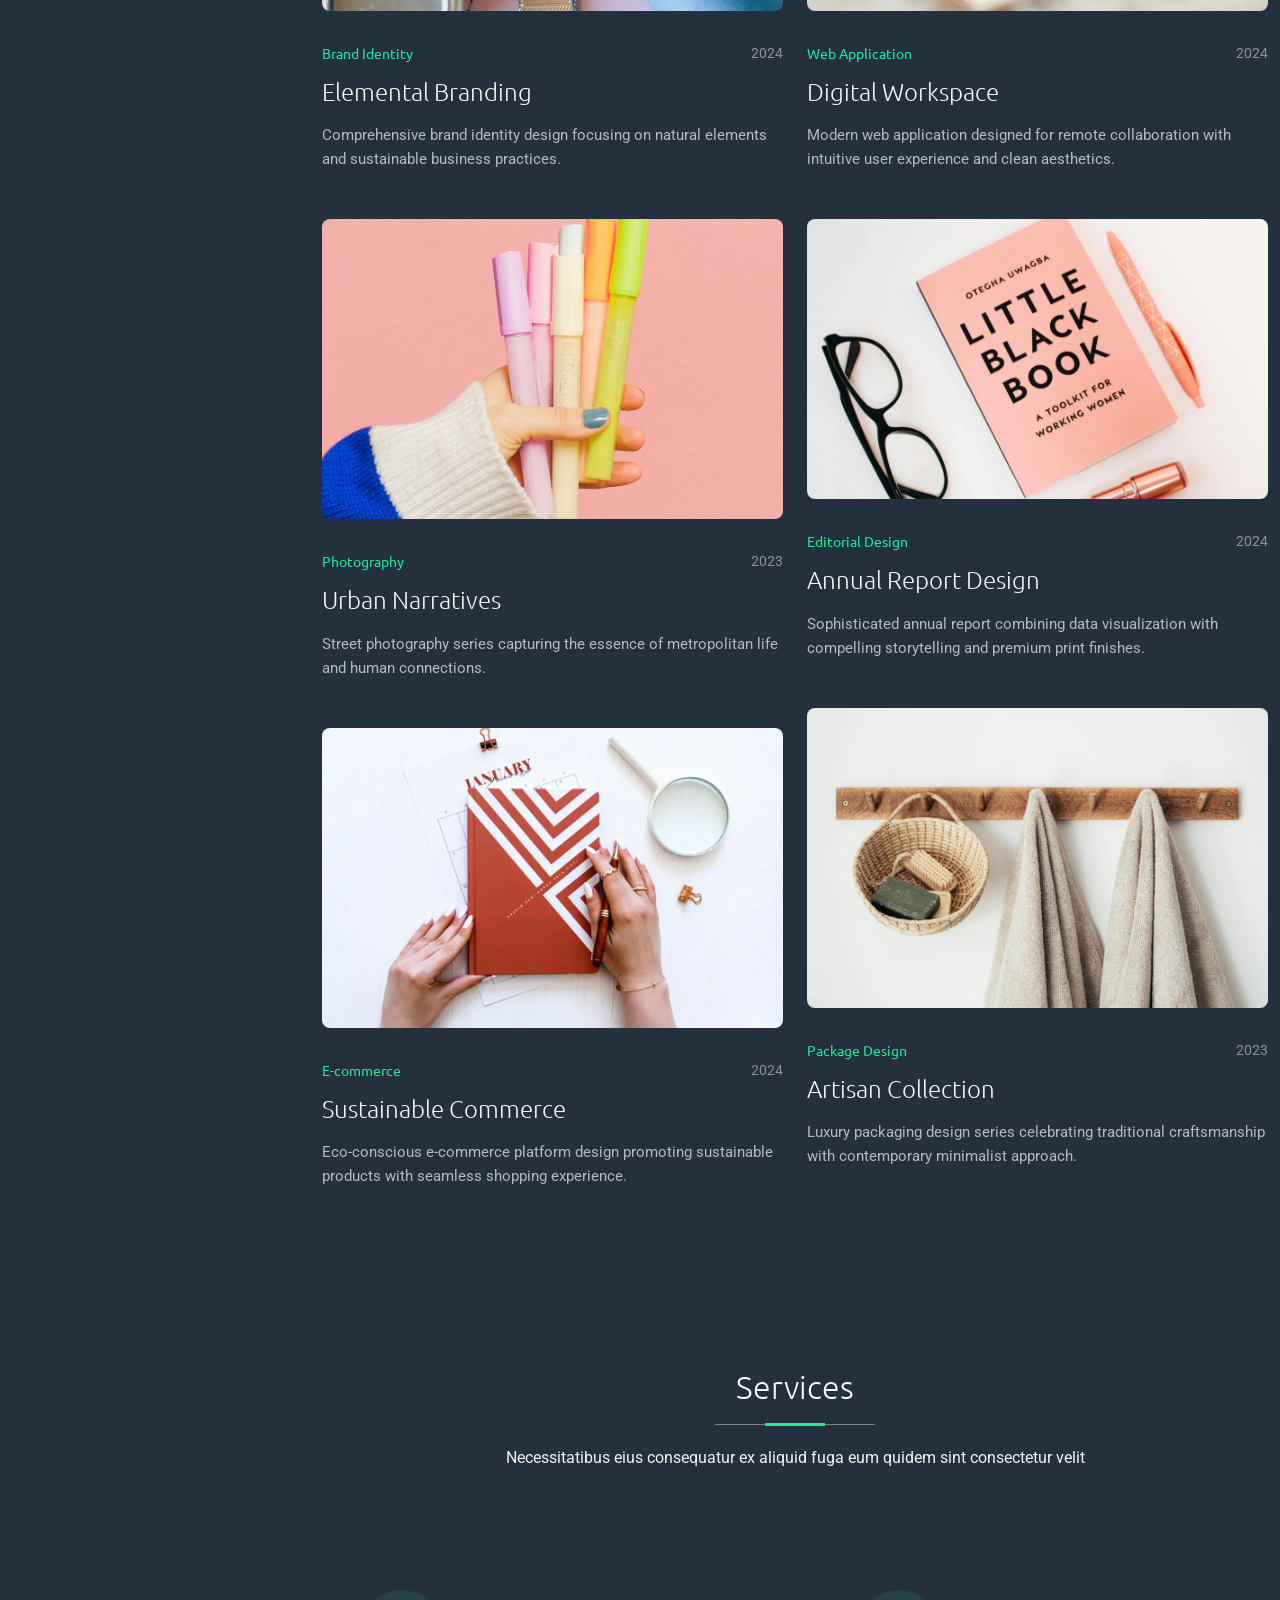
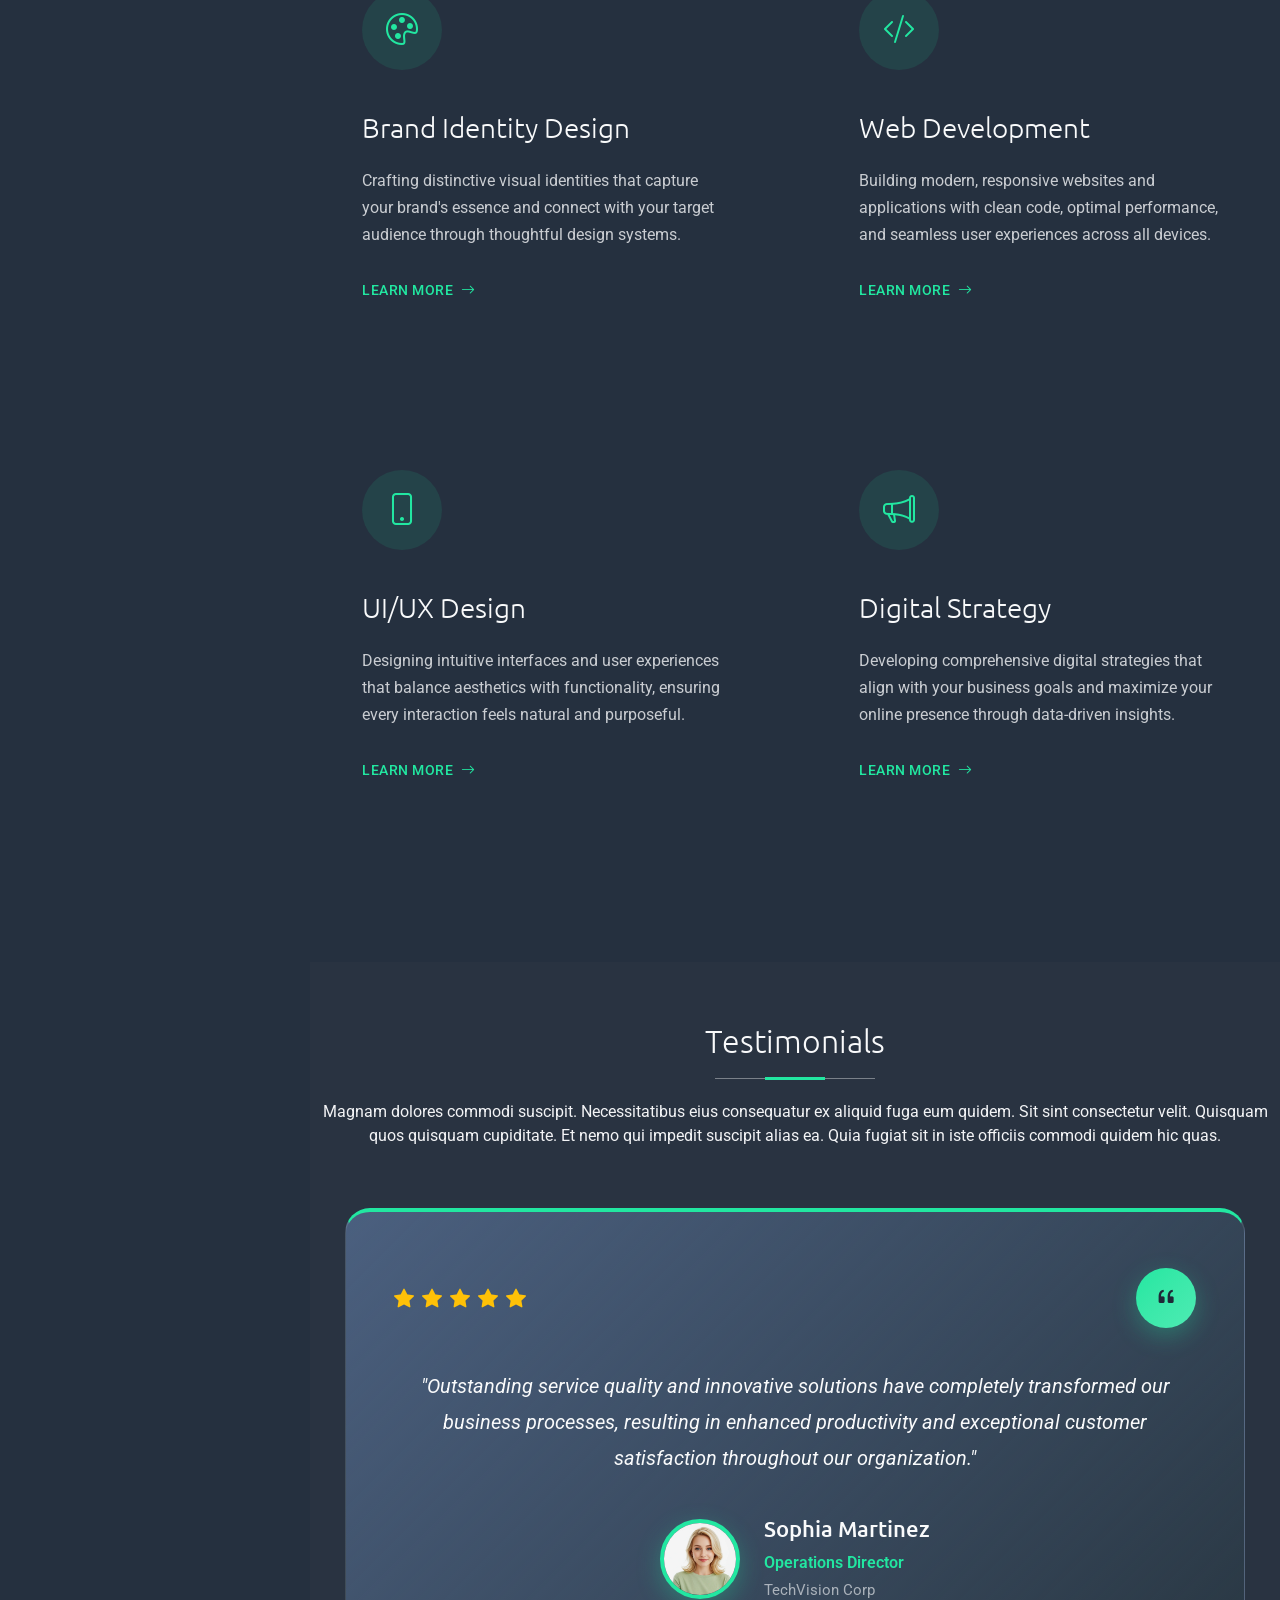
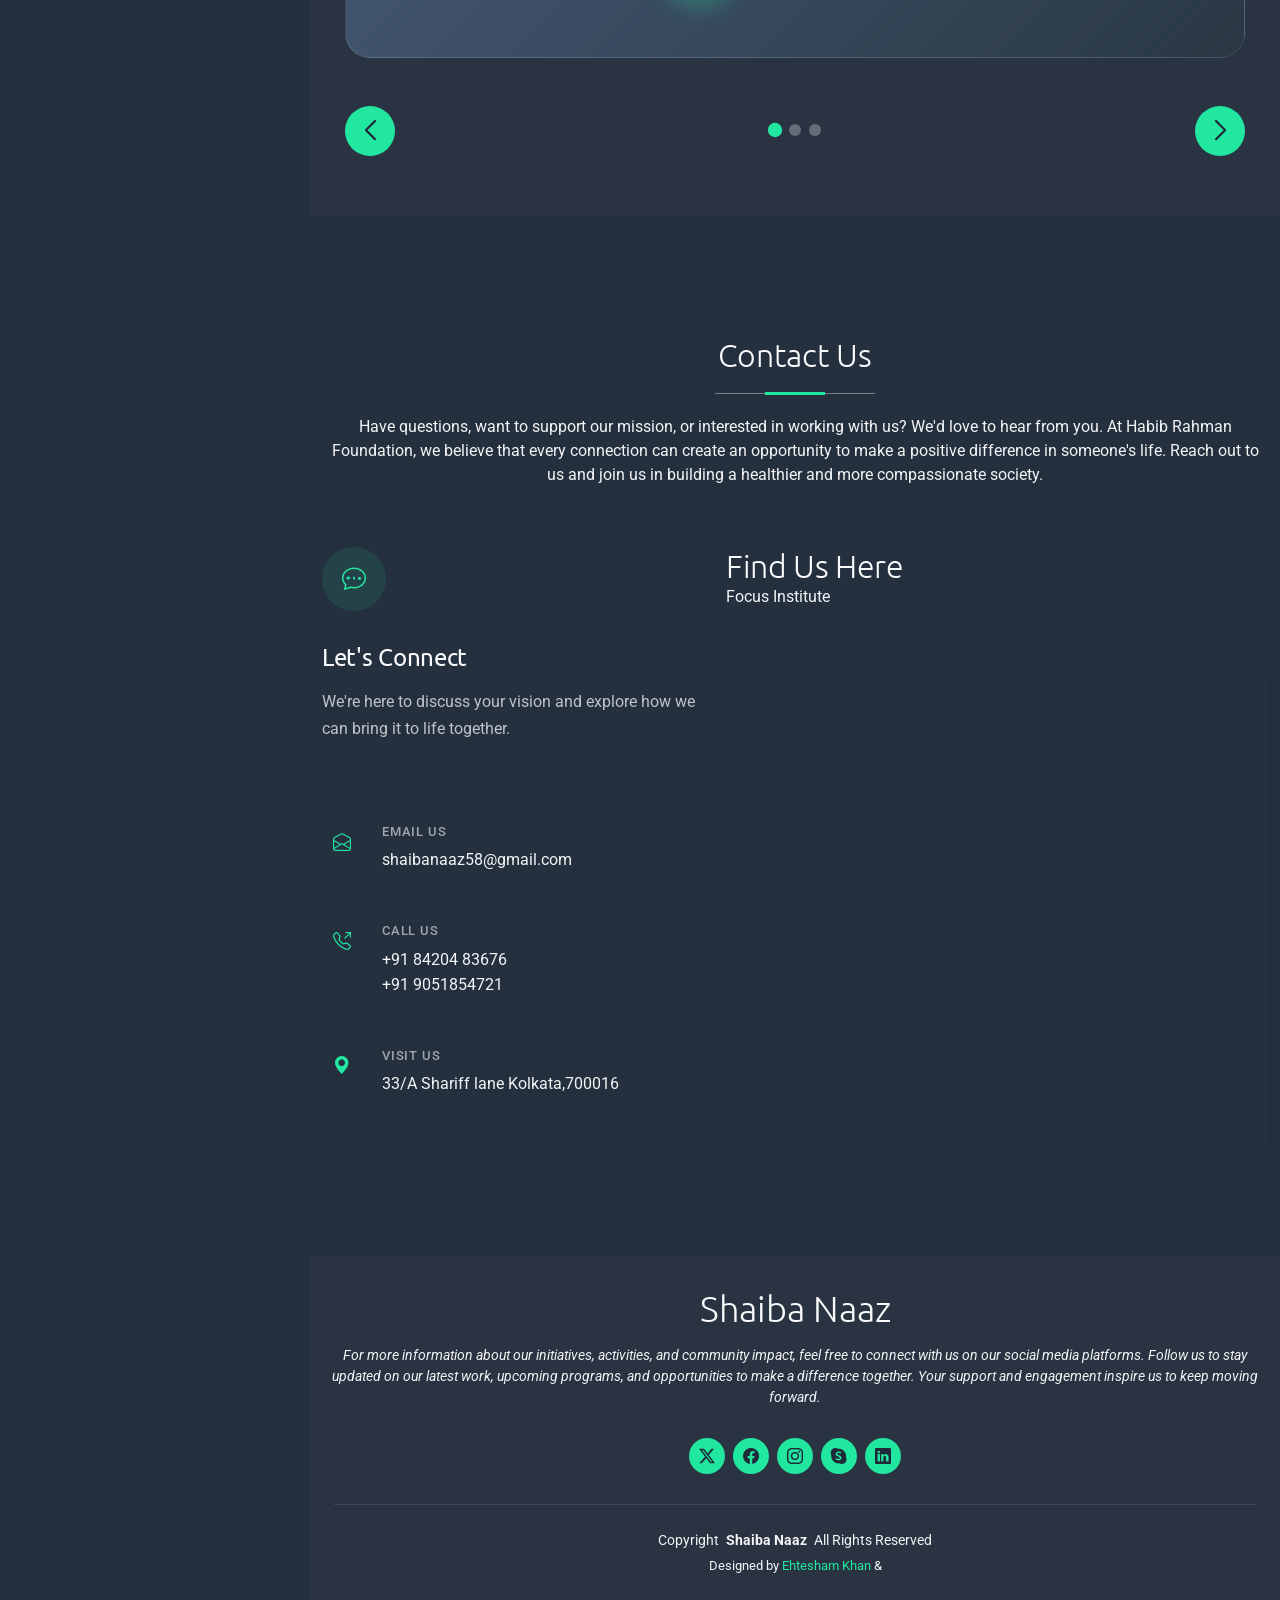
==== commit 87ba039c: "Update portfolio website" ====
--- a/index.html
+++ b/index.html
@@ -845,8 +845,17 @@
     <section id="contact" class="contact section">
       <!-- Section Title -->
       <div class="container section-title" data-aos="fade-up">
-        <h2>Contact</h2>
-        <p>Magnam dolores commodi suscipit. Necessitatibus eius consequatur ex aliquid fuga eum quidem. Sit sint consectetur velit. Quisquam quos quisquam cupiditate. Et nemo qui impedit suscipit alias ea. Quia fugiat sit in iste officiis commodi quidem hic quas.</p>
+        
+<h2>Contact Us</h2>
+<p>
+  Have questions, want to support our mission, or interested in
+  working with us? We'd love to hear from you. At Habib Rahman
+  Foundation, we believe that every connection can create an
+  opportunity to make a positive difference in someone's life.
+  Reach out to us and join us in building a healthier and more
+  compassionate society.
+</p>
+
       </div><!-- End Section Title -->
 
       <div class="container">
@@ -869,20 +878,31 @@
                 <div class="detail-icon">
                   <i class="bi bi-envelope-open"></i>
                 </div>
-                <div class="detail-content">
-                  <span class="detail-label">Email us</span>
-                  <span class="detail-value">contact@example.com</span>
-                </div>
+              <div class="detail-content">
+                <span class="detail-label">Email us</span>
+                <a href="mailto:shaibanaaz58@gmail.com" class="detail-value">
+                  shaibanaaz58@gmail.com
+                </a>
+              </div>
               </div>
 
               <div class="detail-item">
                 <div class="detail-icon">
                   <i class="bi bi-telephone-outbound"></i>
                 </div>
-                <div class="detail-content">
-                  <span class="detail-label">Call us</span>
-                  <span class="detail-value">+1 (555) 432-8976</span>
-                </div>
+                        
+          <div class="detail-content">
+            <span class="detail-label">Call us</span>
+
+            <a href="tel:+918420483676" class="detail-value">
+              +91 84204 83676
+            </a>
+
+            <a href="tel:+919051854721" class="detail-value">
+              +91 9051854721
+            </a>
+          </div>
+
               </div>
 
               <div class="detail-item">
@@ -891,65 +911,30 @@
                 </div>
                 <div class="detail-content">
                   <span class="detail-label">Visit us</span>
-                  <span class="detail-value">547 Madison Avenue<br>New York, NY 10022</span>
-                </div>
-              </div>
-
-            </div>
-
-          </div>
-
-          <div class="col-lg-7">
-            <div class="form-wrapper">
-              <div class="form-header">
-                <h3>Send us a message</h3>
-              </div>
-
-              <form action="forms/contact.php" method="post" class="php-email-form">
-
-                <div class="row">
-                  <div class="col-md-6">
-                    <div class="form-group">
-                      <label>Full Name</label>
-                      <input type="text" name="name" required="">
-                    </div>
-                  </div>
-                  <div class="col-md-6">
-                    <div class="form-group">
-                      <label>Email Address</label>
-                      <input type="email" name="email" required="">
-                    </div>
-                  </div>
-                </div>
-
-                <div class="form-group">
-                  <label>Subject</label>
-                  <input type="text" name="subject" required="">
-                </div>
-
-                <div class="form-group">
-                  <label for="projectMessage">Message</label>
-                  <textarea name="message" id="projectMessage" rows="5" required=""></textarea>
-                </div>
-
-                <div class="my-3">
-                  <div class="loading">Loading</div>
-                  <div class="error-message"></div>
-                  <div class="sent-message">Your message has been sent. Thank you!</div>
-                </div>
-
-                <button type="submit" class="submit-btn">
-                  <span>Send Message</span>
-                  <i class="bi bi-arrow-right"></i>
-                </button>
-
-              </form>
-
-            </div>
-
-          </div>
-
-        </div>
+                  <span class="detail-value">33/A Shariff lane 
+                  Kolkata,700016</span>
+                </div>
+              </div>
+
+            </div>
+
+          </div>
+
+        
+<div class="col-lg-7">
+  <div class="form-wrapper">
+    <div class="form-header">
+      <h3>Find Us Here</h3>
+      <p>Focus Institute</p>
+    </div>
+
+    <div class="map-container">
+<iframe src="https://www.google.com/maps/embed?pb=!1m17!1m12!1m3!1d3684.666740756656!2d88.36015697529994!3d22.55415337950427!2m3!1f0!2f0!3f0!3m2!1i1024!2i768!4f13.1!3m2!1m1!2zMjLCsDMzJzE1LjAiTiA4OMKwMjEnNDUuOCJF!5e0!3m2!1sen!2sin!4v1795275205139!5m2!1sen!2sin" width="600" height="450" style="border:0;" allowfullscreen="" loading="lazy" referrerpolicy="strict-origin-when-cross-origin"></iframe>
+    </div>
+
+  </div>
+</div>
+
       </div>
 
     </section><!-- /Contact Section -->
@@ -958,8 +943,17 @@
 
   <footer id="footer" class="footer light-background">
     <div class="container">
-      <h3 class="sitename">Mark Andersen</h3>
-      <p>Et aut eum quis fuga eos sunt ipsa nihil. Labore corporis magni eligendi fuga maxime saepe commodi placeat.</p>
+      <h3 class="sitename">Shaiba Naaz</h3>
+    
+<p>
+  For more information about our initiatives, activities, and
+  community impact, feel free to connect with us on our social
+  media platforms. Follow us to stay updated on our latest work,
+  upcoming programs, and opportunities to make a difference
+  together. Your support and engagement inspire us to keep
+  moving forward.
+</p>
+
       <div class="social-links d-flex justify-content-center">
         <a href=""><i class="bi bi-twitter-x"></i></a>
         <a href=""><i class="bi bi-facebook"></i></a>
@@ -969,14 +963,14 @@
       </div>
       <div class="container">
         <div class="copyright">
-          <span>Copyright</span> <strong class="px-1 sitename">Mark Andersen</strong> <span>All Rights Reserved</span>
+          <span>Copyright</span> <strong class="px-1 sitename">Shaiba Naaz</strong> <span>All Rights Reserved</span>
         </div>
         <div class="credits">
           <!-- All the links in the footer should remain intact. -->
           <!-- You can delete the links only if you've purchased the pro version. -->
           <!-- Licensing information: https://bootstrapmade.com/license/ -->
           <!-- Purchase the pro version with working PHP/AJAX contact form: [buy-url] -->
-          Designed by <a href="https://bootstrapmade.com/">BootstrapMade</a> & <a href="https://foliopage.com">FolioPage</a>
+          Designed by <a href="https://ehteshamkhan786.github.io/Ehteshamkhanportfolio/">Ehtesham Khan</a> & <a href="#"></a>
         </div>
       </div>
     </div>
--- a/assets/css/main.css
+++ b/assets/css/main.css
@@ -3721,4 +3721,21 @@
 --------------------------------------------------------------*/
 .starter-section {
   /* Add your styles here */
-}+}
+
+
+
+
+.map-container {
+    width: 100%;
+    height: 500px;
+    overflow: hidden;
+    border-radius: 12px;
+    box-shadow: 0 4px 20px rgba(0, 0, 0, 0.08);
+}
+
+.map-container iframe {
+    width: 100%;
+    height: 100%;
+    border: 0;
+}
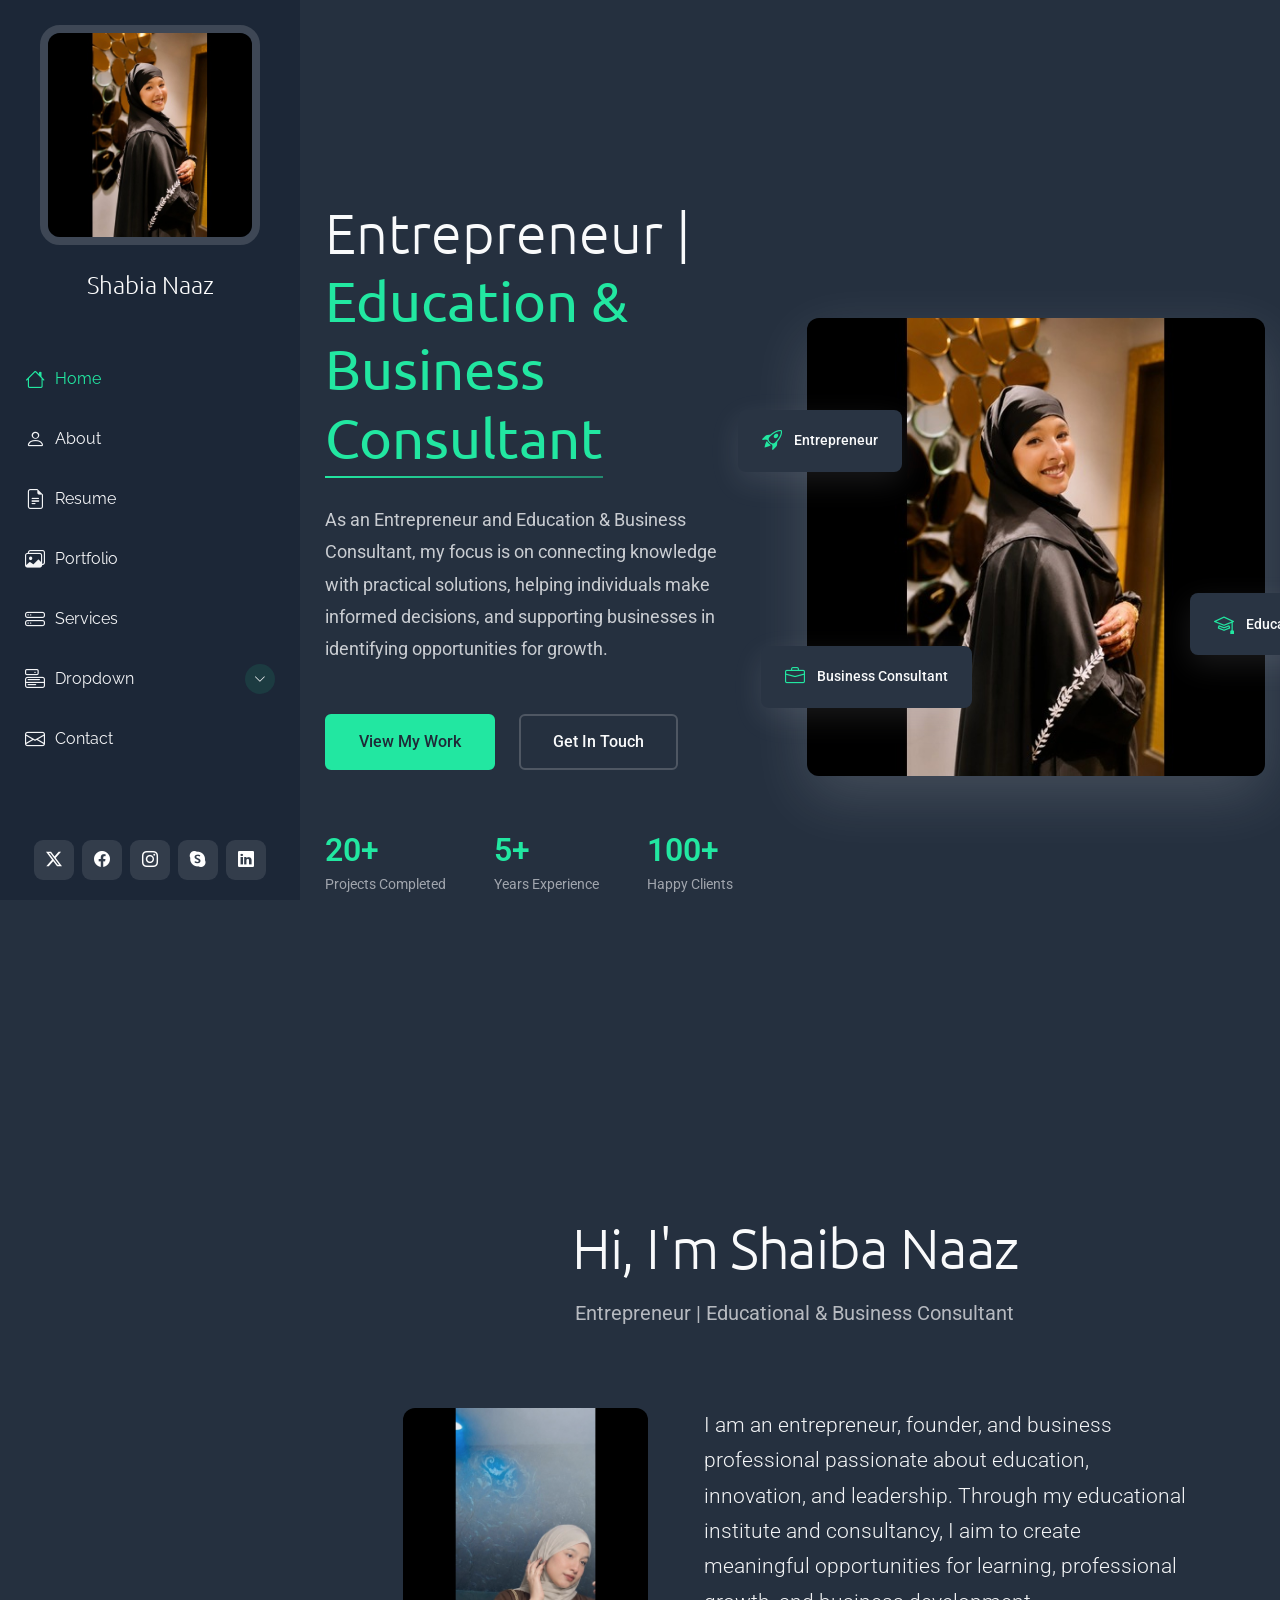
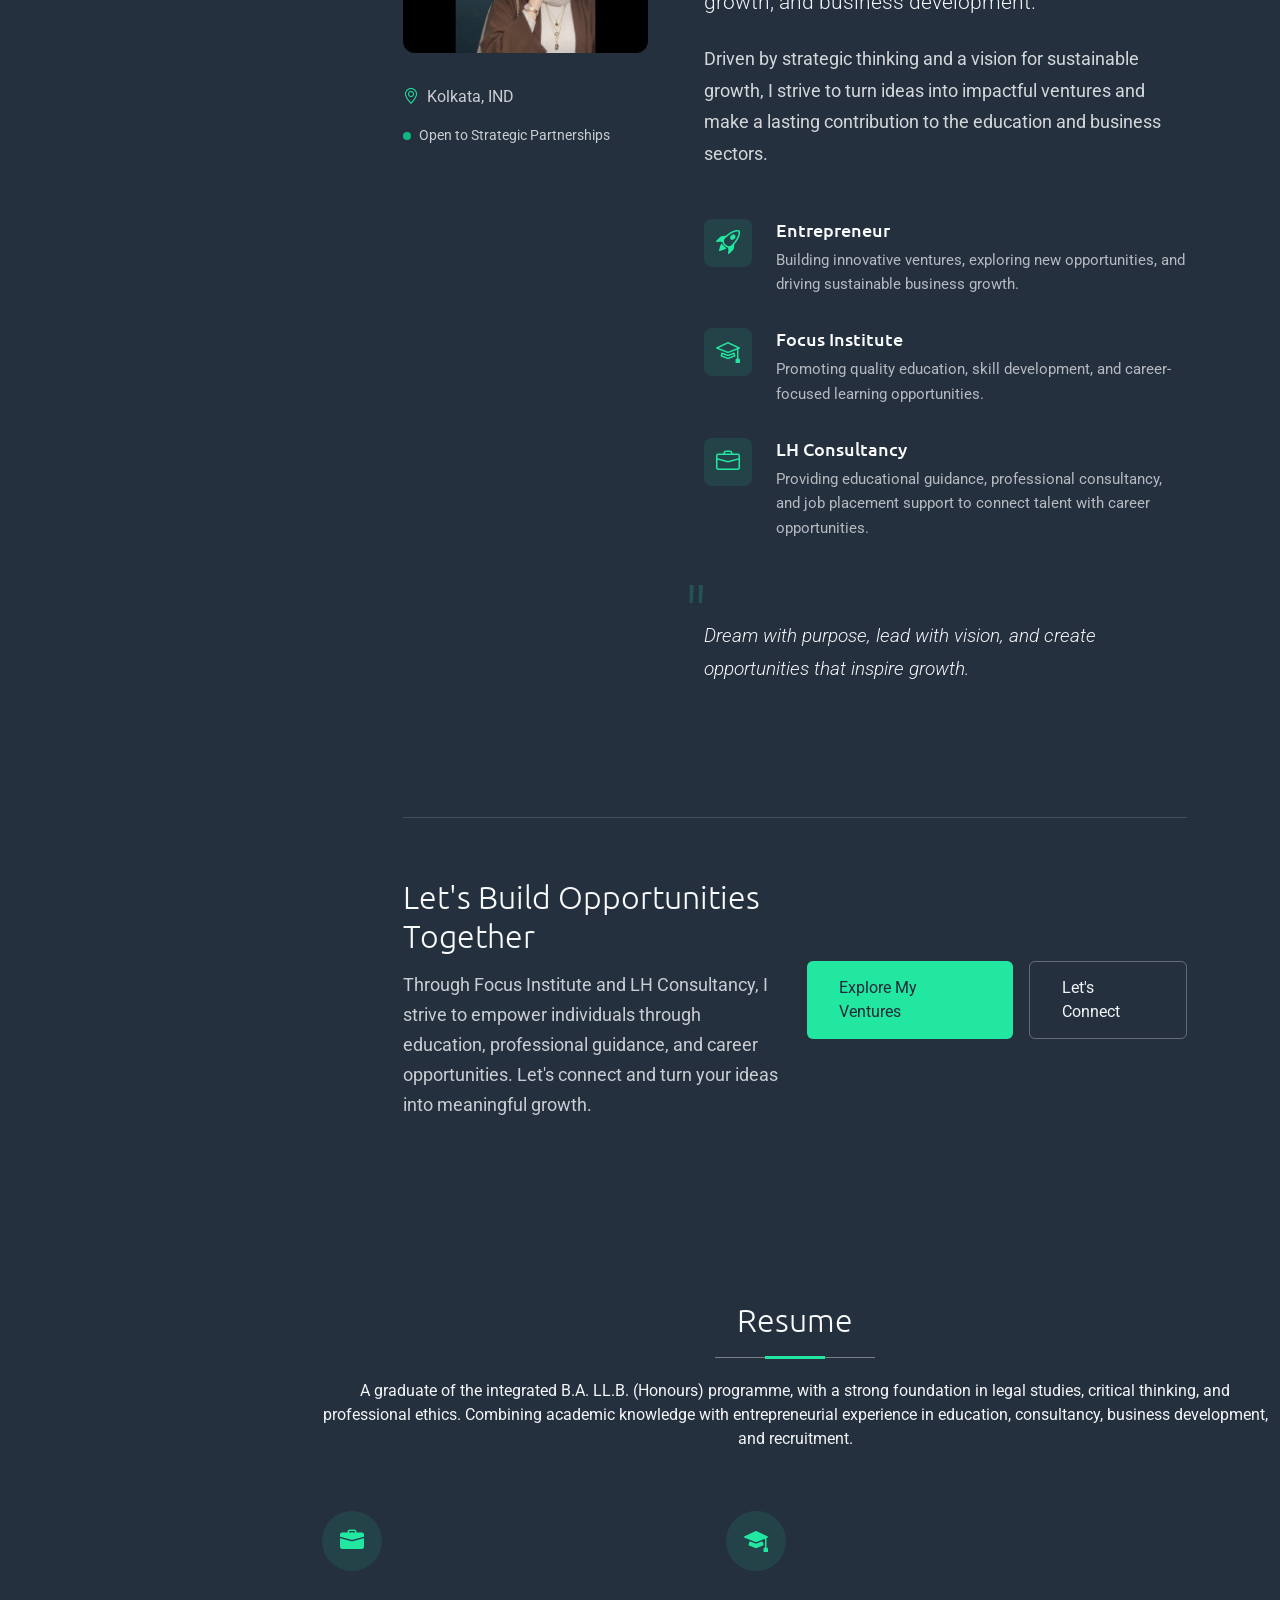
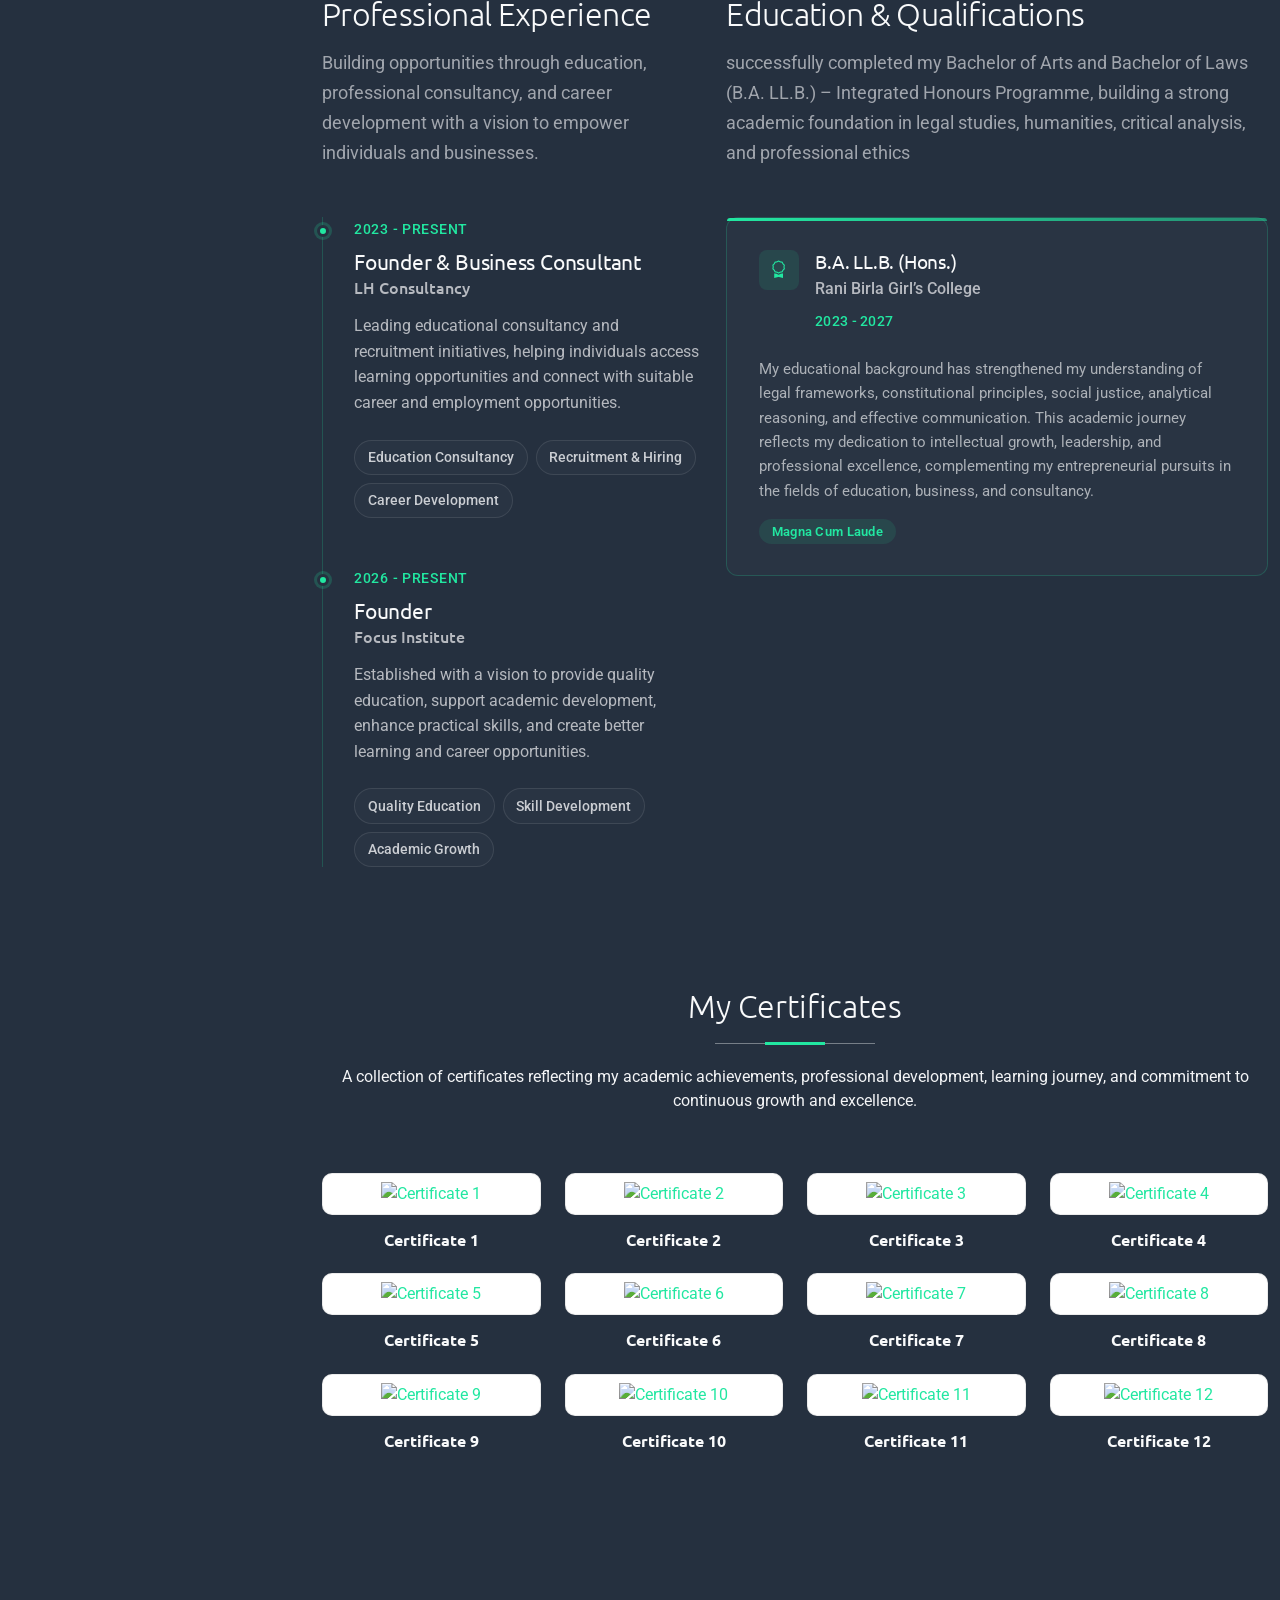
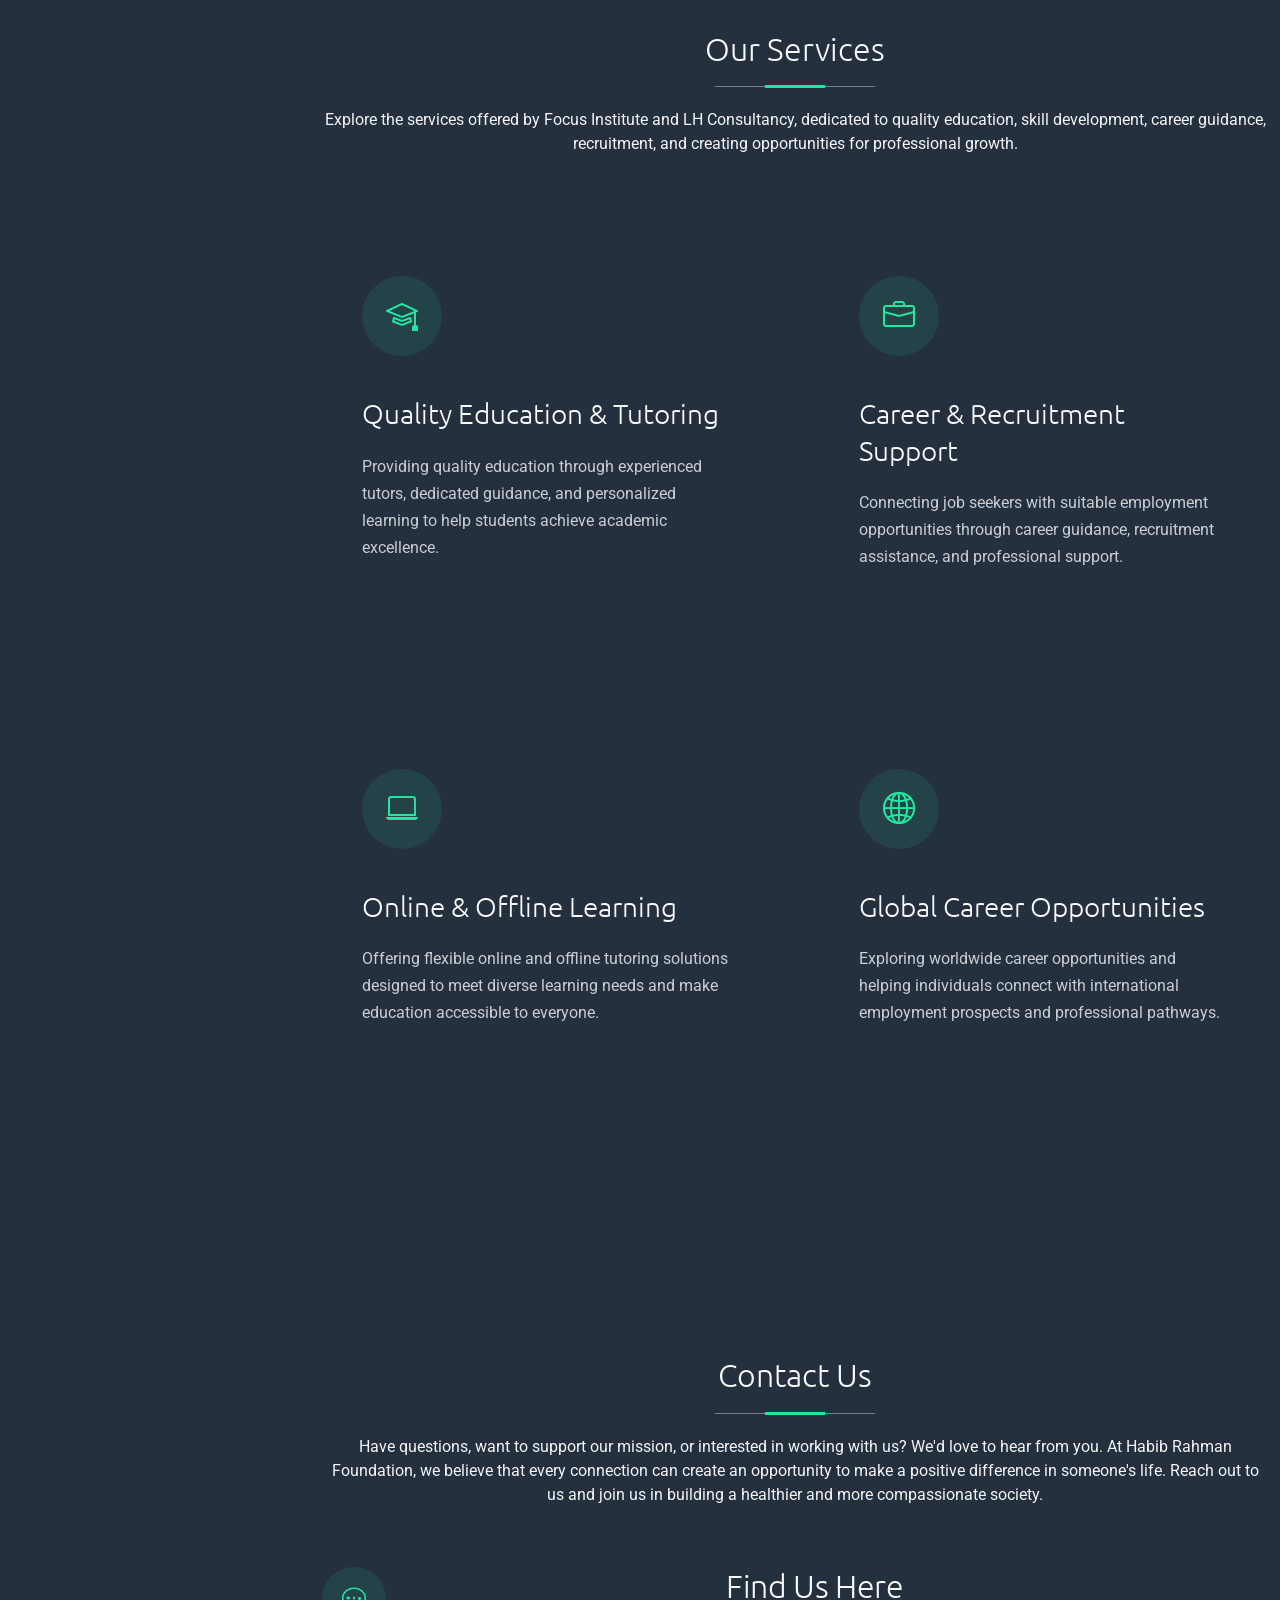
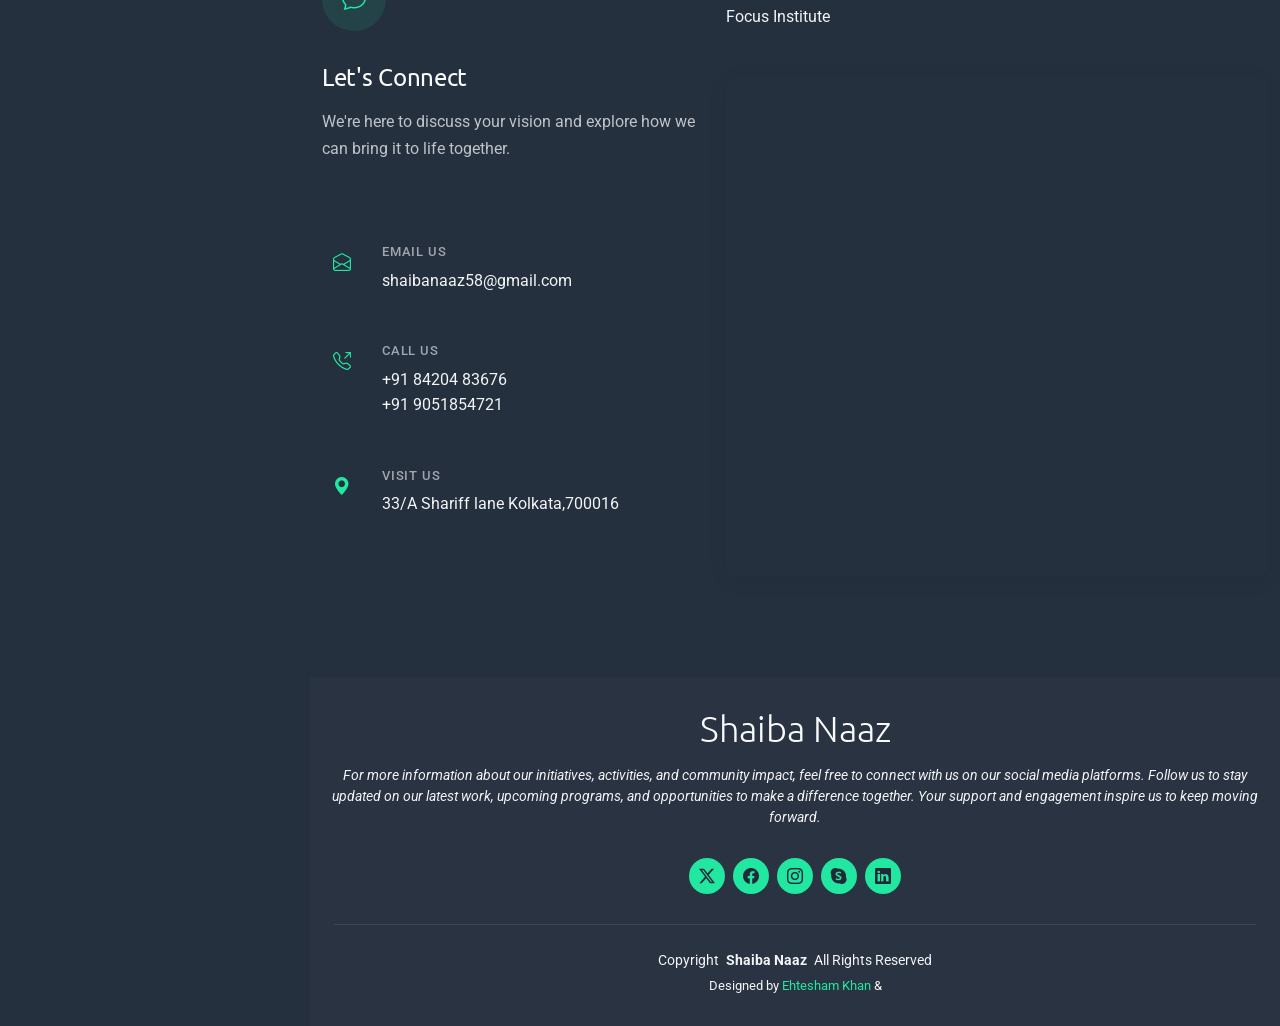
==== commit 81903575: "Update portfolio website" ====
--- a/index.html
+++ b/index.html
@@ -43,13 +43,13 @@
 
     <div class="header-top">
       <div class="profile-img">
-        <img src="assets/img/profile/profile-square-14.webp" alt="" class="img-fluid">
+        <img src="assets/img/profile/profile-square-13.jpeg" alt="" class="img-fluid">
       </div>
 
       <a href="index.html" class="logo d-flex align-items-center justify-content-center">
         <!-- Uncomment the line below if you also wish to use an image logo -->
         <!-- <img src="assets/img/logo.webp" alt=""> -->
-        <h1 class="sitename">Mark Andersen</h1>
+        <h1 class="sitename">Shabia Naaz</h1>
       </a>
 
     </div>
@@ -455,392 +455,317 @@
 
     </section><!-- /Resume Section -->
 
-    <!-- Portfolio Section -->
-    <section id="portfolio" class="portfolio section">
-
-      <!-- Section Title -->
-      <div class="container section-title" data-aos="fade-up">
-        <h2>Portfolio</h2>
-        <p>Magnam dolores commodi suscipit. Necessitatibus eius consequatur ex aliquid fuga eum quidem. Sit sint consectetur velit. Quisquam quos quisquam cupiditate. Et nemo qui impedit suscipit alias ea. Quia fugiat sit in iste officiis commodi quidem hic quas.</p>
-      </div><!-- End Section Title -->
-
-      <div class="container" data-aos="fade-up" data-aos-delay="100">
-
-        <div class="isotope-layout" data-default-filter="*" data-layout="masonry" data-sort="original-order">
-
-          <div class="filters-wrapper" data-aos="fade-up" data-aos-delay="200">
-            <ul class="portfolio-filters isotope-filters">
-              <li data-filter="*" class="filter-active">All Work</li>
-              <li data-filter=".filter-branding">Branding</li>
-              <li data-filter=".filter-web">Web Design</li>
-              <li data-filter=".filter-photography">Photography</li>
-              <li data-filter=".filter-print">Print Design</li>
-            </ul>
-          </div>
-
-          <div class="row gy-5 portfolio-container isotope-container" data-aos="fade-up" data-aos-delay="300">
-
-            <div class="col-lg-6 portfolio-item isotope-item filter-branding">
-              <div class="portfolio-card">
-                <div class="portfolio-image">
-                  <img src="assets/img/portfolio/portfolio-3.webp" class="img-fluid" alt="Brand Identity Project" loading="lazy">
-                  <div class="portfolio-overlay">
-                    <div class="portfolio-actions">
-                      <a href="assets/img/portfolio/portfolio-3.webp" class="glightbox action-btn preview-btn" title="Elemental Branding"><i class="bi bi-eye"></i></a>
-                      <a href="portfolio-details.html" class="action-btn details-btn" title="View Project"><i class="bi bi-arrow-up-right"></i></a>
-                    </div>
-                  </div>
-                </div>
-                <div class="portfolio-content">
-                  <div class="portfolio-meta">
-                    <span class="portfolio-category">Brand Identity</span>
-                    <span class="portfolio-year">2024</span>
-                  </div>
-                  <h3 class="portfolio-title">Elemental Branding</h3>
-                  <p class="portfolio-description">Comprehensive brand identity design focusing on natural elements and sustainable business practices.</p>
-                </div>
-              </div>
-            </div><!-- End Portfolio Item -->
-
-            <div class="col-lg-6 portfolio-item isotope-item filter-web">
-              <div class="portfolio-card">
-                <div class="portfolio-image">
-                  <img src="assets/img/portfolio/portfolio-7.webp" class="img-fluid" alt="Digital Platform" loading="lazy">
-                  <div class="portfolio-overlay">
-                    <div class="portfolio-actions">
-                      <a href="assets/img/portfolio/portfolio-7.webp" class="glightbox action-btn preview-btn" title="Digital Workspace"><i class="bi bi-eye"></i></a>
-                      <a href="portfolio-details.html" class="action-btn details-btn" title="View Project"><i class="bi bi-arrow-up-right"></i></a>
-                    </div>
-                  </div>
-                </div>
-                <div class="portfolio-content">
-                  <div class="portfolio-meta">
-                    <span class="portfolio-category">Web Application</span>
-                    <span class="portfolio-year">2024</span>
-                  </div>
-                  <h3 class="portfolio-title">Digital Workspace</h3>
-                  <p class="portfolio-description">Modern web application designed for remote collaboration with intuitive user experience and clean aesthetics.</p>
-                </div>
-              </div>
-            </div><!-- End Portfolio Item -->
-
-            <div class="col-lg-6 portfolio-item isotope-item filter-photography">
-              <div class="portfolio-card">
-                <div class="portfolio-image">
-                  <img src="assets/img/portfolio/portfolio-portrait-3.webp" class="img-fluid" alt="Urban Photography" loading="lazy">
-                  <div class="portfolio-overlay">
-                    <div class="portfolio-actions">
-                      <a href="assets/img/portfolio/portfolio-portrait-3.webp" class="glightbox action-btn preview-btn" title="Urban Narratives"><i class="bi bi-eye"></i></a>
-                      <a href="portfolio-details.html" class="action-btn details-btn" title="View Project"><i class="bi bi-arrow-up-right"></i></a>
-                    </div>
-                  </div>
-                </div>
-                <div class="portfolio-content">
-                  <div class="portfolio-meta">
-                    <span class="portfolio-category">Photography</span>
-                    <span class="portfolio-year">2023</span>
-                  </div>
-                  <h3 class="portfolio-title">Urban Narratives</h3>
-                  <p class="portfolio-description">Street photography series capturing the essence of metropolitan life and human connections.</p>
-                </div>
-              </div>
-            </div><!-- End Portfolio Item -->
-
-            <div class="col-lg-6 portfolio-item isotope-item filter-print">
-              <div class="portfolio-card">
-                <div class="portfolio-image">
-                  <img src="assets/img/portfolio/portfolio-9.webp" class="img-fluid" alt="Editorial Design" loading="lazy">
-                  <div class="portfolio-overlay">
-                    <div class="portfolio-actions">
-                      <a href="assets/img/portfolio/portfolio-9.webp" class="glightbox action-btn preview-btn" title="Annual Report Design"><i class="bi bi-eye"></i></a>
-                      <a href="portfolio-details.html" class="action-btn details-btn" title="View Project"><i class="bi bi-arrow-up-right"></i></a>
-                    </div>
-                  </div>
-                </div>
-                <div class="portfolio-content">
-                  <div class="portfolio-meta">
-                    <span class="portfolio-category">Editorial Design</span>
-                    <span class="portfolio-year">2024</span>
-                  </div>
-                  <h3 class="portfolio-title">Annual Report Design</h3>
-                  <p class="portfolio-description">Sophisticated annual report combining data visualization with compelling storytelling and premium print finishes.</p>
-                </div>
-              </div>
-            </div><!-- End Portfolio Item -->
-
-            <div class="col-lg-6 portfolio-item isotope-item filter-branding">
-              <div class="portfolio-card">
-                <div class="portfolio-image">
-                  <img src="assets/img/portfolio/portfolio-11.webp" class="img-fluid" alt="Package Design" loading="lazy">
-                  <div class="portfolio-overlay">
-                    <div class="portfolio-actions">
-                      <a href="assets/img/portfolio/portfolio-11.webp" class="glightbox action-btn preview-btn" title="Artisan Collection"><i class="bi bi-eye"></i></a>
-                      <a href="portfolio-details.html" class="action-btn details-btn" title="View Project"><i class="bi bi-arrow-up-right"></i></a>
-                    </div>
-                  </div>
-                </div>
-                <div class="portfolio-content">
-                  <div class="portfolio-meta">
-                    <span class="portfolio-category">Package Design</span>
-                    <span class="portfolio-year">2023</span>
-                  </div>
-                  <h3 class="portfolio-title">Artisan Collection</h3>
-                  <p class="portfolio-description">Luxury packaging design series celebrating traditional craftsmanship with contemporary minimalist approach.</p>
-                </div>
-              </div>
-            </div><!-- End Portfolio Item -->
-
-            <div class="col-lg-6 portfolio-item isotope-item filter-web">
-              <div class="portfolio-card">
-                <div class="portfolio-image">
-                  <img src="assets/img/portfolio/portfolio-12.webp" class="img-fluid" alt="E-commerce Platform" loading="lazy">
-                  <div class="portfolio-overlay">
-                    <div class="portfolio-actions">
-                      <a href="assets/img/portfolio/portfolio-12.webp" class="glightbox action-btn preview-btn" title="Sustainable Commerce"><i class="bi bi-eye"></i></a>
-                      <a href="portfolio-details.html" class="action-btn details-btn" title="View Project"><i class="bi bi-arrow-up-right"></i></a>
-                    </div>
-                  </div>
-                </div>
-                <div class="portfolio-content">
-                  <div class="portfolio-meta">
-                    <span class="portfolio-category">E-commerce</span>
-                    <span class="portfolio-year">2024</span>
-                  </div>
-                  <h3 class="portfolio-title">Sustainable Commerce</h3>
-                  <p class="portfolio-description">Eco-conscious e-commerce platform design promoting sustainable products with seamless shopping experience.</p>
-                </div>
-              </div>
-            </div><!-- End Portfolio Item -->
-
-          </div><!-- End Portfolio Container -->
-
-        </div>
-
-      </div>
-
-    </section><!-- /Portfolio Section -->
-
-    <!-- Services Section -->
-    <section id="services" class="services section">
-
-      <!-- Section Title -->
-      <div class="container section-title" data-aos="fade-up">
-        <h2>Services</h2>
-        <p>Necessitatibus eius consequatur ex aliquid fuga eum quidem sint consectetur velit</p>
-      </div><!-- End Section Title -->
-
-      <div class="container" data-aos="fade-up" data-aos-delay="100">
+<!-- Certificates Section -->
+<section id="portfolio" class="portfolio section">
+
+    <!-- Section Title -->
+    <div class="container section-title" data-aos="fade-up">
+        <h2>My Certificates</h2>
+        <p>
+            A collection of certificates reflecting my academic achievements,
+            professional development, learning journey, and commitment to
+            continuous growth and excellence.
+        </p>
+    </div>
+    <!-- End Section Title -->
+
+    <div class="container" data-aos="fade-up" data-aos-delay="100">
+
+        <div class="row gy-4">
+
+            <!-- Certificate 1 -->
+            <div class="col-6 col-md-3" data-aos="fade-up" data-aos-delay="100">
+                <div class="certificate-card">
+                    <a href="assets/img/certificates/certificate-1.jpg"
+                       class="glightbox"
+                       data-gallery="certificates"
+                       title="Certificate 1">
+                        <img src="assets/img/certificates/certificate-1.jpg"
+                             class="img-fluid"
+                             alt="Certificate 1"
+                             loading="lazy">
+                    </a>
+                    <h4>Certificate 1</h4>
+                </div>
+            </div>
+
+            <!-- Certificate 2 -->
+            <div class="col-6 col-md-3" data-aos="fade-up" data-aos-delay="150">
+                <div class="certificate-card">
+                    <a href="assets/img/certificates/certificate-2.jpg"
+                       class="glightbox"
+                       data-gallery="certificates"
+                       title="Certificate 2">
+                        <img src="assets/img/certificates/certificate-2.jpg"
+                             class="img-fluid"
+                             alt="Certificate 2"
+                             loading="lazy">
+                    </a>
+                    <h4>Certificate 2</h4>
+                </div>
+            </div>
+
+            <!-- Certificate 3 -->
+            <div class="col-6 col-md-3" data-aos="fade-up" data-aos-delay="200">
+                <div class="certificate-card">
+                    <a href="assets/img/certificates/certificate-3.jpg"
+                       class="glightbox"
+                       data-gallery="certificates"
+                       title="Certificate 3">
+                        <img src="assets/img/certificates/certificate-3.jpg"
+                             class="img-fluid"
+                             alt="Certificate 3"
+                             loading="lazy">
+                    </a>
+                    <h4>Certificate 3</h4>
+                </div>
+            </div>
+
+            <!-- Certificate 4 -->
+            <div class="col-6 col-md-3" data-aos="fade-up" data-aos-delay="250">
+                <div class="certificate-card">
+                    <a href="assets/img/certificates/certificate-4.jpg"
+                       class="glightbox"
+                       data-gallery="certificates"
+                       title="Certificate 4">
+                        <img src="assets/img/certificates/certificate-4.jpg"
+                             class="img-fluid"
+                             alt="Certificate 4"
+                             loading="lazy">
+                    </a>
+                    <h4>Certificate 4</h4>
+                </div>
+            </div>
+
+            <!-- Certificate 5 -->
+            <div class="col-6 col-md-3" data-aos="fade-up" data-aos-delay="100">
+                <div class="certificate-card">
+                    <a href="assets/img/certificates/certificate-5.jpg"
+                       class="glightbox"
+                       data-gallery="certificates"
+                       title="Certificate 5">
+                        <img src="assets/img/certificates/certificate-5.jpg"
+                             class="img-fluid"
+                             alt="Certificate 5"
+                             loading="lazy">
+                    </a>
+                    <h4>Certificate 5</h4>
+                </div>
+            </div>
+
+            <!-- Certificate 6 -->
+            <div class="col-6 col-md-3" data-aos="fade-up" data-aos-delay="150">
+                <div class="certificate-card">
+                    <a href="assets/img/certificates/certificate-6.jpg"
+                       class="glightbox"
+                       data-gallery="certificates"
+                       title="Certificate 6">
+                        <img src="assets/img/certificates/certificate-6.jpg"
+                             class="img-fluid"
+                             alt="Certificate 6"
+                             loading="lazy">
+                    </a>
+                    <h4>Certificate 6</h4>
+                </div>
+            </div>
+
+            <!-- Certificate 7 -->
+            <div class="col-6 col-md-3" data-aos="fade-up" data-aos-delay="200">
+                <div class="certificate-card">
+                    <a href="assets/img/certificates/certificate-7.jpg"
+                       class="glightbox"
+                       data-gallery="certificates"
+                       title="Certificate 7">
+                        <img src="assets/img/certificates/certificate-7.jpg"
+                             class="img-fluid"
+                             alt="Certificate 7"
+                             loading="lazy">
+                    </a>
+                    <h4>Certificate 7</h4>
+                </div>
+            </div>
+
+            <!-- Certificate 8 -->
+            <div class="col-6 col-md-3" data-aos="fade-up" data-aos-delay="250">
+                <div class="certificate-card">
+                    <a href="assets/img/certificates/certificate-8.jpg"
+                       class="glightbox"
+                       data-gallery="certificates"
+                       title="Certificate 8">
+                        <img src="assets/img/certificates/certificate-8.jpg"
+                             class="img-fluid"
+                             alt="Certificate 8"
+                             loading="lazy">
+                    </a>
+                    <h4>Certificate 8</h4>
+                </div>
+            </div>
+
+            <!-- Certificate 9 -->
+            <div class="col-6 col-md-3" data-aos="fade-up" data-aos-delay="100">
+                <div class="certificate-card">
+                    <a href="assets/img/certificates/certificate-9.jpg"
+                       class="glightbox"
+                       data-gallery="certificates"
+                       title="Certificate 9">
+                        <img src="assets/img/certificates/certificate-9.jpg"
+                             class="img-fluid"
+                             alt="Certificate 9"
+                             loading="lazy">
+                    </a>
+                    <h4>Certificate 9</h4>
+                </div>
+            </div>
+
+            <!-- Certificate 10 -->
+            <div class="col-6 col-md-3" data-aos="fade-up" data-aos-delay="150">
+                <div class="certificate-card">
+                    <a href="assets/img/certificates/certificate-10.jpg"
+                       class="glightbox"
+                       data-gallery="certificates"
+                       title="Certificate 10">
+                        <img src="assets/img/certificates/certificate-10.jpg"
+                             class="img-fluid"
+                             alt="Certificate 10"
+                             loading="lazy">
+                    </a>
+                    <h4>Certificate 10</h4>
+                </div>
+            </div>
+
+            <!-- Certificate 11 -->
+            <div class="col-6 col-md-3" data-aos="fade-up" data-aos-delay="200">
+                <div class="certificate-card">
+                    <a href="assets/img/certificates/certificate-11.jpg"
+                       class="glightbox"
+                       data-gallery="certificates"
+                       title="Certificate 11">
+                        <img src="assets/img/certificates/certificate-11.jpg"
+                             class="img-fluid"
+                             alt="Certificate 11"
+                             loading="lazy">
+                    </a>
+                    <h4>Certificate 11</h4>
+                </div>
+            </div>
+
+            <!-- Certificate 12 -->
+            <div class="col-6 col-md-3" data-aos="fade-up" data-aos-delay="250">
+                <div class="certificate-card">
+                    <a href="assets/img/certificates/certificate-12.jpg"
+                       class="glightbox"
+                       data-gallery="certificates"
+                       title="Certificate 12">
+                        <img src="assets/img/certificates/certificate-12.jpg"
+                             class="img-fluid"
+                             alt="Certificate 12"
+                             loading="lazy">
+                    </a>
+                    <h4>Certificate 12</h4>
+                </div>
+            </div>
+
+        </div><!-- End Certificates Row -->
+
+    </div>
+
+</section><!-- /Certificates Section -->
+
+   <!-- Services Section -->
+<section id="services" class="services section">
+
+    <div class="container section-title" data-aos="fade-up">
+    <h2>Our Services</h2>
+    <p>
+        Explore the services offered by Focus Institute and LH Consultancy,
+        dedicated to quality education, skill development, career guidance,
+        recruitment, and creating opportunities for professional growth.
+        </p>
+    </div>
+
+    <div class="container" data-aos="fade-up" data-aos-delay="100">
 
         <div class="row g-5">
 
-          <div class="col-lg-6" data-aos="fade-right" data-aos-delay="200">
-            <div class="service-item">
-              <div class="service-icon">
-                <i class="bi bi-palette"></i>
-              </div>
-              <div class="service-content">
-                <h3><a href="service-details.html">Brand Identity Design</a></h3>
-                <p>Crafting distinctive visual identities that capture your brand's essence and connect with your target audience through thoughtful design systems.</p>
-                <a href="service-details.html" class="read-more">
-                  <span>Learn More</span>
-                  <i class="bi bi-arrow-right"></i>
-                </a>
-              </div>
-            </div>
-          </div>
-
-          <div class="col-lg-6" data-aos="fade-left" data-aos-delay="250">
-            <div class="service-item">
-              <div class="service-icon">
-                <i class="bi bi-code-slash"></i>
-              </div>
-              <div class="service-content">
-                <h3><a href="service-details.html">Web Development</a></h3>
-                <p>Building modern, responsive websites and applications with clean code, optimal performance, and seamless user experiences across all devices.</p>
-                <a href="service-details.html" class="read-more">
-                  <span>Learn More</span>
-                  <i class="bi bi-arrow-right"></i>
-                </a>
-              </div>
-            </div>
-          </div>
-
-          <div class="col-lg-6" data-aos="fade-right" data-aos-delay="300">
-            <div class="service-item">
-              <div class="service-icon">
-                <i class="bi bi-phone"></i>
-              </div>
-              <div class="service-content">
-                <h3><a href="service-details.html">UI/UX Design</a></h3>
-                <p>Designing intuitive interfaces and user experiences that balance aesthetics with functionality, ensuring every interaction feels natural and purposeful.</p>
-                <a href="service-details.html" class="read-more">
-                  <span>Learn More</span>
-                  <i class="bi bi-arrow-right"></i>
-                </a>
-              </div>
-            </div>
-          </div>
-
-          <div class="col-lg-6" data-aos="fade-left" data-aos-delay="350">
-            <div class="service-item">
-              <div class="service-icon">
-                <i class="bi bi-megaphone"></i>
-              </div>
-              <div class="service-content">
-                <h3><a href="service-details.html">Digital Strategy</a></h3>
-                <p>Developing comprehensive digital strategies that align with your business goals and maximize your online presence through data-driven insights.</p>
-                <a href="service-details.html" class="read-more">
-                  <span>Learn More</span>
-                  <i class="bi bi-arrow-right"></i>
-                </a>
-              </div>
-            </div>
-          </div>
-
-        </div>
-
-      </div>
-
-    </section><!-- /Services Section -->
-
-    <!-- Testimonials Section -->
-    <section id="testimonials" class="testimonials section light-background">
-
-      <!-- Section Title -->
-      <div class="container section-title" data-aos="fade-up">
-        <h2>Testimonials</h2>
-        <p>Magnam dolores commodi suscipit. Necessitatibus eius consequatur ex aliquid fuga eum quidem. Sit sint consectetur velit. Quisquam quos quisquam cupiditate. Et nemo qui impedit suscipit alias ea. Quia fugiat sit in iste officiis commodi quidem hic quas.</p>
-      </div><!-- End Section Title -->
-
-      <div class="container" data-aos="fade-up" data-aos-delay="100">
-
-        <div class="testimonials-slider swiper init-swiper">
-          <script type="application/json" class="swiper-config">
-            {
-              "loop": true,
-              "speed": 600,
-              "autoplay": {
-                "delay": 5000
-              },
-              "slidesPerView": 1,
-              "spaceBetween": 30,
-              "pagination": {
-                "el": ".swiper-pagination",
-                "type": "bullets",
-                "clickable": true
-              },
-              "navigation": {
-                "nextEl": ".swiper-button-next",
-                "prevEl": ".swiper-button-prev"
-              }
-            }
-          </script>
-          <div class="swiper-wrapper">
-
-            <div class="swiper-slide">
-              <div class="testimonial-slide" data-aos="fade-up" data-aos-delay="200">
-                <div class="testimonial-header">
-                  <div class="stars-rating">
-                    <i class="bi bi-star-fill"></i>
-                    <i class="bi bi-star-fill"></i>
-                    <i class="bi bi-star-fill"></i>
-                    <i class="bi bi-star-fill"></i>
-                    <i class="bi bi-star-fill"></i>
-                  </div>
-                  <div class="quote-icon">
-                    <i class="bi bi-quote"></i>
-                  </div>
-                </div>
-                <div class="testimonial-body">
-                  <p>"Outstanding service quality and innovative solutions have completely transformed our business processes, resulting in enhanced productivity and exceptional customer satisfaction throughout our organization."</p>
-                </div>
-                <div class="testimonial-footer">
-                  <div class="author-info">
-                    <img src="assets/img/person/person-f-12.webp" alt="Author" class="author-avatar">
-                    <div class="author-details">
-                      <h4>Sophia Martinez</h4>
-                      <span class="role">Operations Director</span>
-                      <span class="company">TechVision Corp</span>
-                    </div>
-                  </div>
-                </div>
-              </div>
-            </div>
-
-            <div class="swiper-slide">
-              <div class="testimonial-slide" data-aos="fade-up" data-aos-delay="300">
-                <div class="testimonial-header">
-                  <div class="stars-rating">
-                    <i class="bi bi-star-fill"></i>
-                    <i class="bi bi-star-fill"></i>
-                    <i class="bi bi-star-fill"></i>
-                    <i class="bi bi-star-fill"></i>
-                    <i class="bi bi-star-fill"></i>
-                  </div>
-                  <div class="quote-icon">
-                    <i class="bi bi-quote"></i>
-                  </div>
-                </div>
-                <div class="testimonial-body">
-                  <p>"Professional expertise and dedicated support have significantly improved our project delivery timelines while maintaining exceptional quality standards across all our initiatives."</p>
-                </div>
-                <div class="testimonial-footer">
-                  <div class="author-info">
-                    <img src="assets/img/person/person-m-14.webp" alt="Author" class="author-avatar">
-                    <div class="author-details">
-                      <h4>Michael Anderson</h4>
-                      <span class="role">Project Manager</span>
-                      <span class="company">InnovateTech Ltd</span>
-                    </div>
-                  </div>
-                </div>
-              </div>
-            </div>
-
-            <div class="swiper-slide">
-              <div class="testimonial-slide" data-aos="fade-up" data-aos-delay="400">
-                <div class="testimonial-header">
-                  <div class="stars-rating">
-                    <i class="bi bi-star-fill"></i>
-                    <i class="bi bi-star-fill"></i>
-                    <i class="bi bi-star-fill"></i>
-                    <i class="bi bi-star-fill"></i>
-                    <i class="bi bi-star-fill"></i>
-                  </div>
-                  <div class="quote-icon">
-                    <i class="bi bi-quote"></i>
-                  </div>
-                </div>
-                <div class="testimonial-body">
-                  <p>"Strategic collaboration and innovative thinking have enabled remarkable digital transformation, leading to increased efficiency and measurable business growth results."</p>
-                </div>
-                <div class="testimonial-footer">
-                  <div class="author-info">
-                    <img src="assets/img/person/person-f-11.webp" alt="Author" class="author-avatar">
-                    <div class="author-details">
-                      <h4>Jennifer Wilson</h4>
-                      <span class="role">Digital Strategy Lead</span>
-                      <span class="company">FutureScope Inc</span>
-                    </div>
-                  </div>
-                </div>
-              </div>
-            </div>
-
-          </div>
-
-          <div class="swiper-navigation-wrapper">
-            <div class="swiper-button-prev"></div>
-            <div class="swiper-pagination"></div>
-            <div class="swiper-button-next"></div>
-          </div>
-
-        </div>
-
-      </div>
-
-    </section><!-- /Testimonials Section -->
-
+            <!-- Quality Education -->
+            <div class="col-lg-6" data-aos="fade-right" data-aos-delay="200">
+                <div class="service-item">
+                    <div class="service-icon">
+                        <i class="bi bi-mortarboard"></i>
+                    </div>
+                    <div class="service-content">
+                        <h3><a href="service-details.html">Quality Education &amp; Tutoring</a></h3>
+                        <p>
+                            Providing quality education through experienced tutors,
+                            dedicated guidance, and personalized learning to help
+                            students achieve academic excellence.
+                        </p>
+                      
+                    </div>
+                </div>
+            </div>
+
+            <!-- Career & Recruitment -->
+            <div class="col-lg-6" data-aos="fade-left" data-aos-delay="250">
+                <div class="service-item">
+                    <div class="service-icon">
+                        <i class="bi bi-briefcase"></i>
+                    </div>
+                    <div class="service-content">
+                        <h3><a href="service-details.html">Career &amp; Recruitment Support</a></h3>
+                        <p>
+                            Connecting job seekers with suitable employment
+                            opportunities through career guidance, recruitment
+                            assistance, and professional support.
+                        </p>
+                       
+                    </div>
+                </div>
+            </div>
+
+            <!-- Online & Offline Learning -->
+            <div class="col-lg-6" data-aos="fade-right" data-aos-delay="300">
+                <div class="service-item">
+                    <div class="service-icon">
+                        <i class="bi bi-laptop"></i>
+                    </div>
+                    <div class="service-content">
+                        <h3><a href="service-details.html">Online &amp; Offline Learning</a></h3>
+                        <p>
+                            Offering flexible online and offline tutoring
+                            solutions designed to meet diverse learning needs
+                            and make education accessible to everyone.
+                        </p>
+                      
+                    </div>
+                </div>
+            </div>
+
+            <!-- Global Opportunities -->
+            <div class="col-lg-6" data-aos="fade-left" data-aos-delay="350">
+                <div class="service-item">
+                    <div class="service-icon">
+                        <i class="bi bi-globe2"></i>
+                    </div>
+                    <div class="service-content">
+                        <h3><a href="service-details.html">Global Career Opportunities</a></h3>
+                        <p>
+                            Exploring worldwide career opportunities and helping
+                            individuals connect with international employment
+                            prospects and professional pathways.
+                        </p>
+                       
+                    </div>
+                </div>
+            </div>
+
+        </div>
+
+    </div>
+
+</section><!-- /Services Section -->
+
+    
     <!-- Contact Section -->
     <section id="contact" class="contact section">
       <!-- Section Title -->
--- a/assets/css/main.css
+++ b/assets/css/main.css
@@ -3739,3 +3739,39 @@
     height: 100%;
     border: 0;
 }
+
+
+
+/* Certificate Cards */
+.certificate-card {
+    height: 100%;
+    text-align: center;
+    transition: all 0.3s ease;
+}
+
+.certificate-card a {
+    display: block;
+    overflow: hidden;
+    border-radius: 10px;
+    background: #fff;
+    border: 1px solid rgba(0, 0, 0, 0.08);
+}
+
+.certificate-card img {
+    width: 100%;
+    height: 230px;
+    object-fit: contain;
+    padding: 8px;
+    transition: transform 0.4s ease;
+}
+
+.certificate-card:hover img {
+    transform: scale(1.04);
+}
+
+.certificate-card h4 {
+    font-size: 16px;
+    font-weight: 600;
+    margin-top: 15px;
+    margin-bottom: 0;
+}
